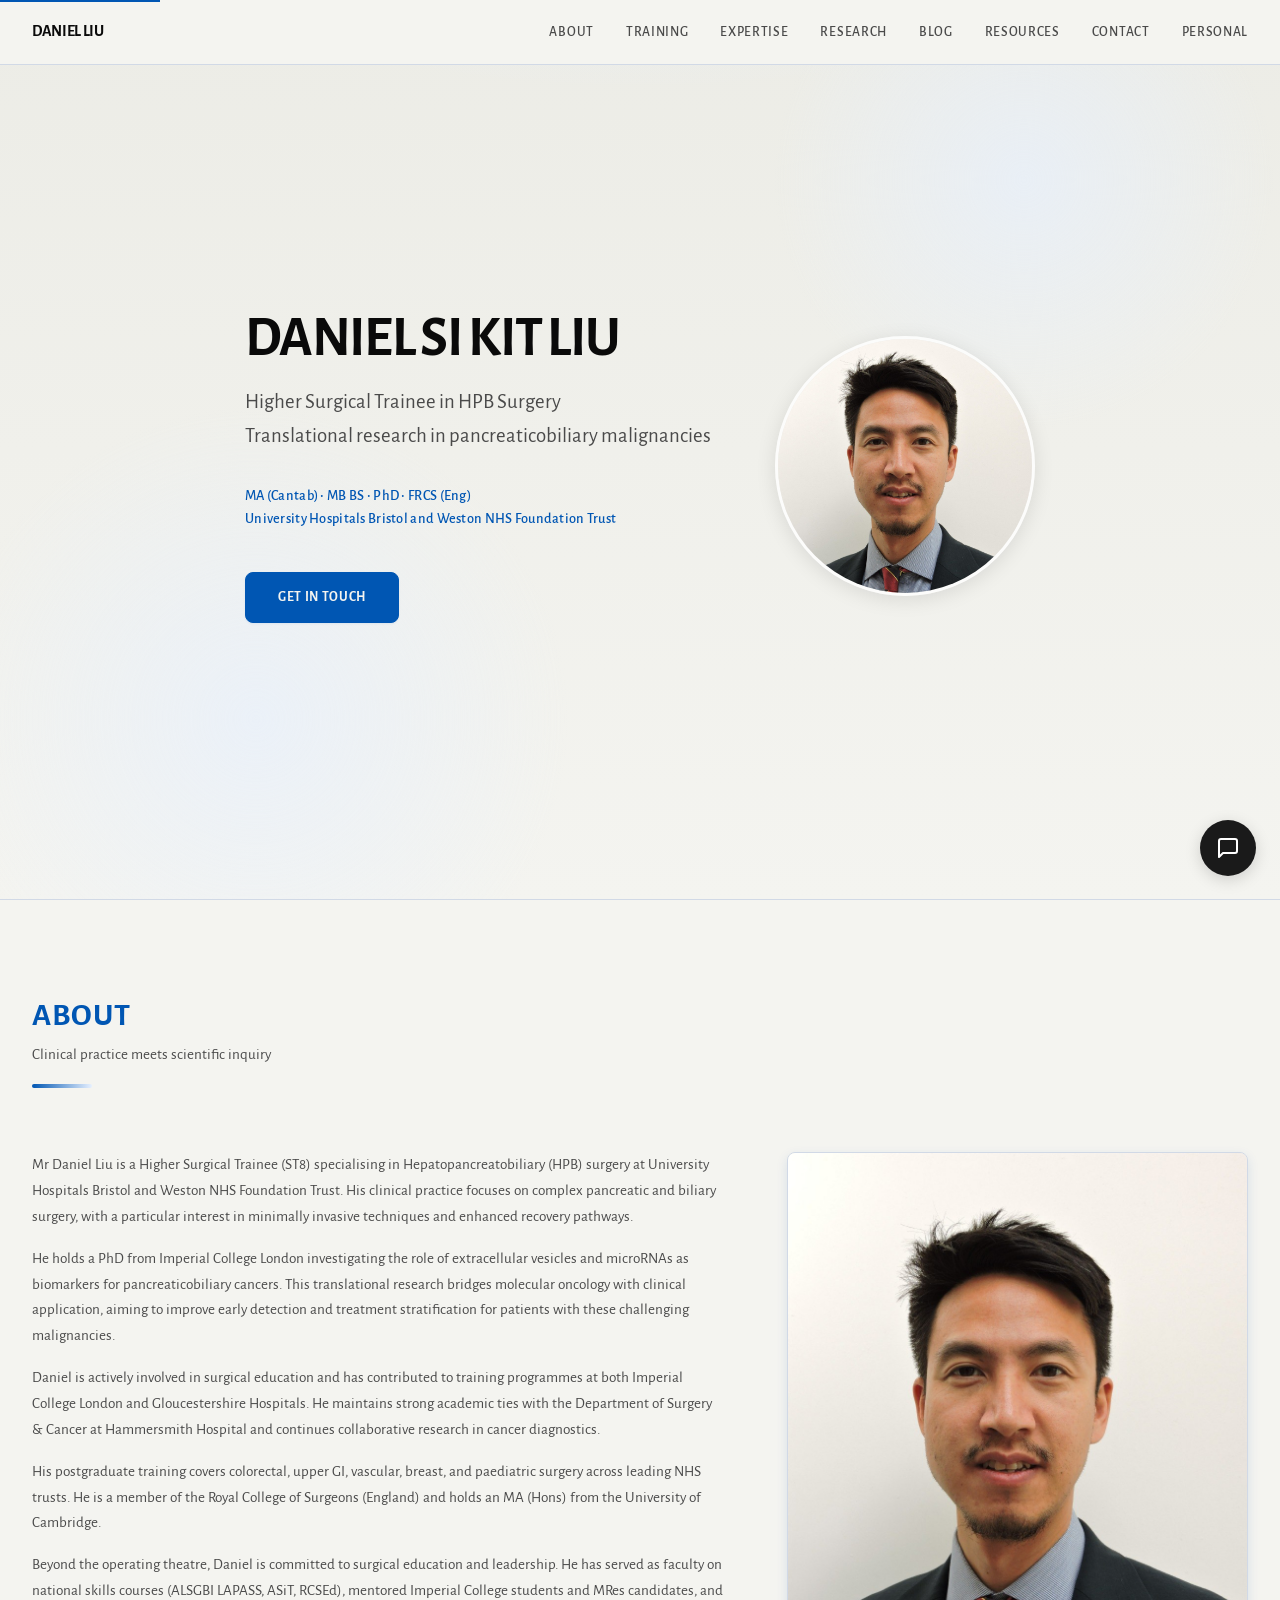
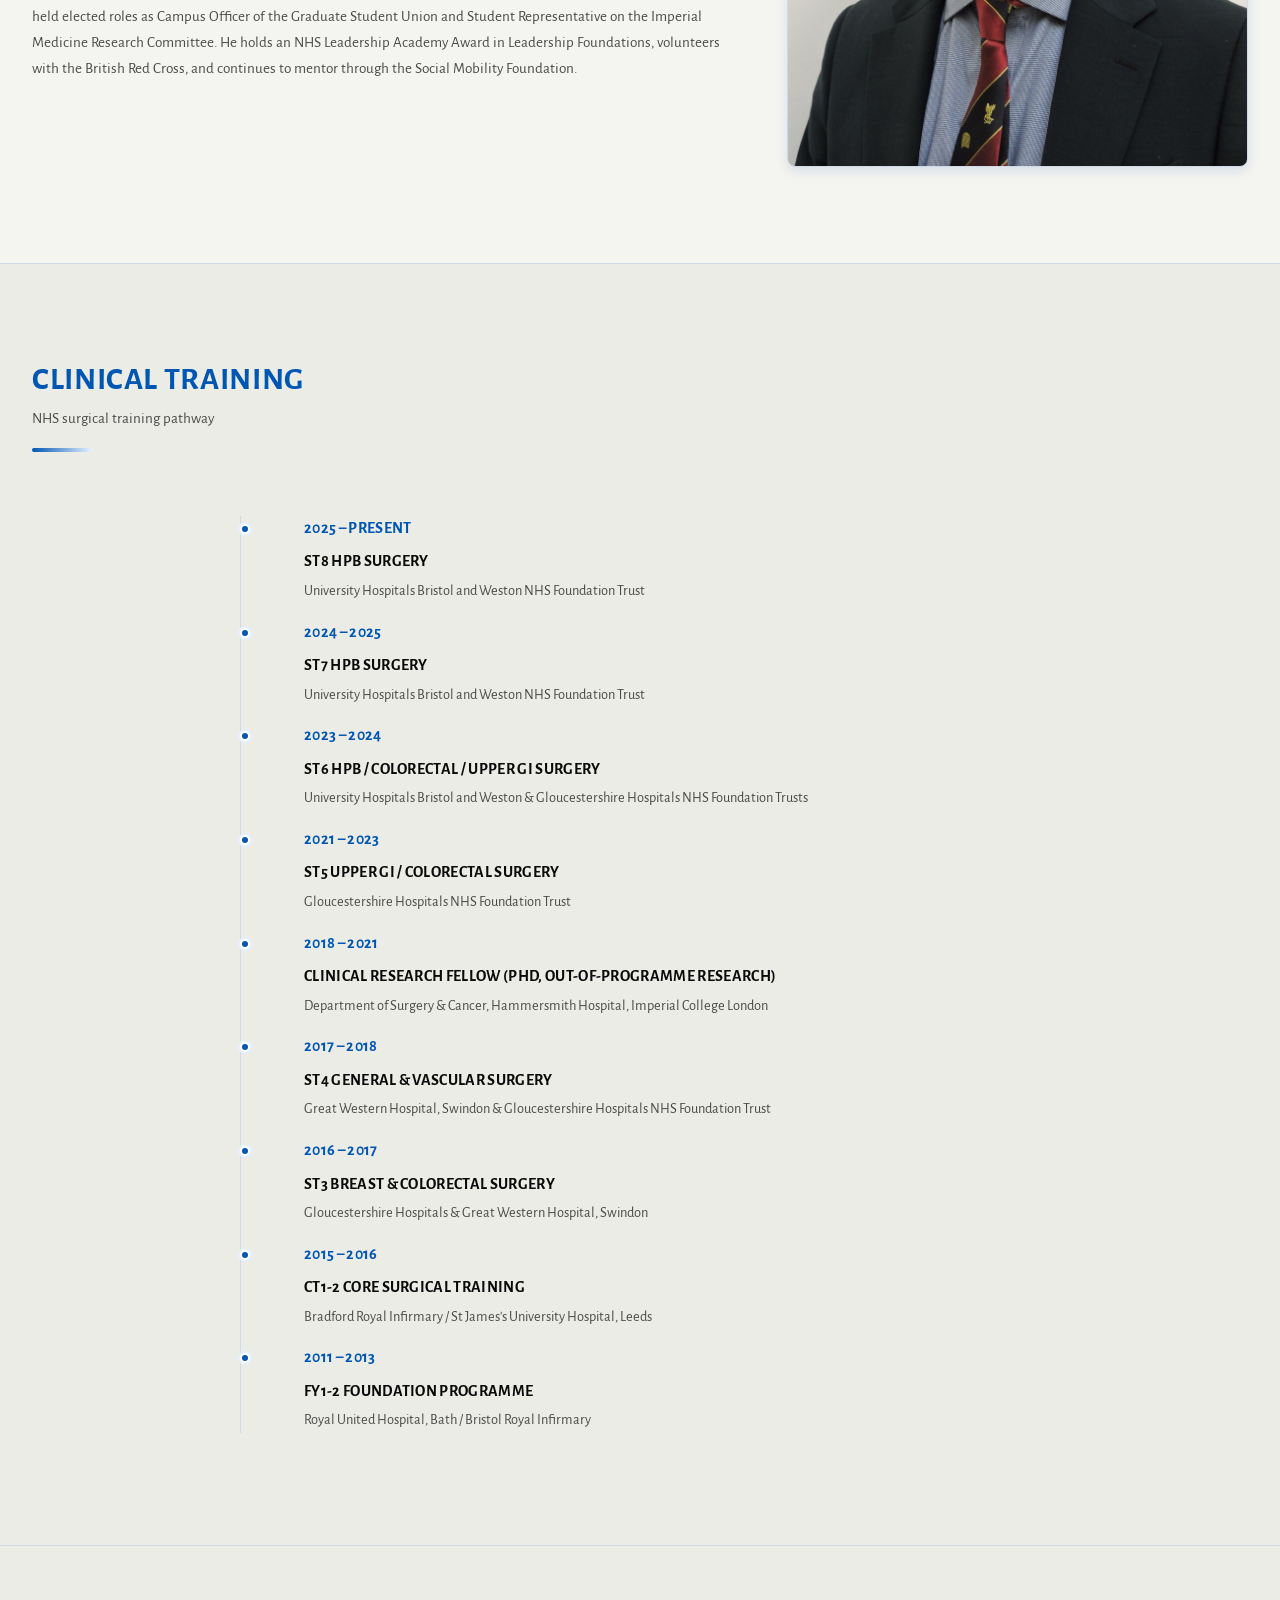
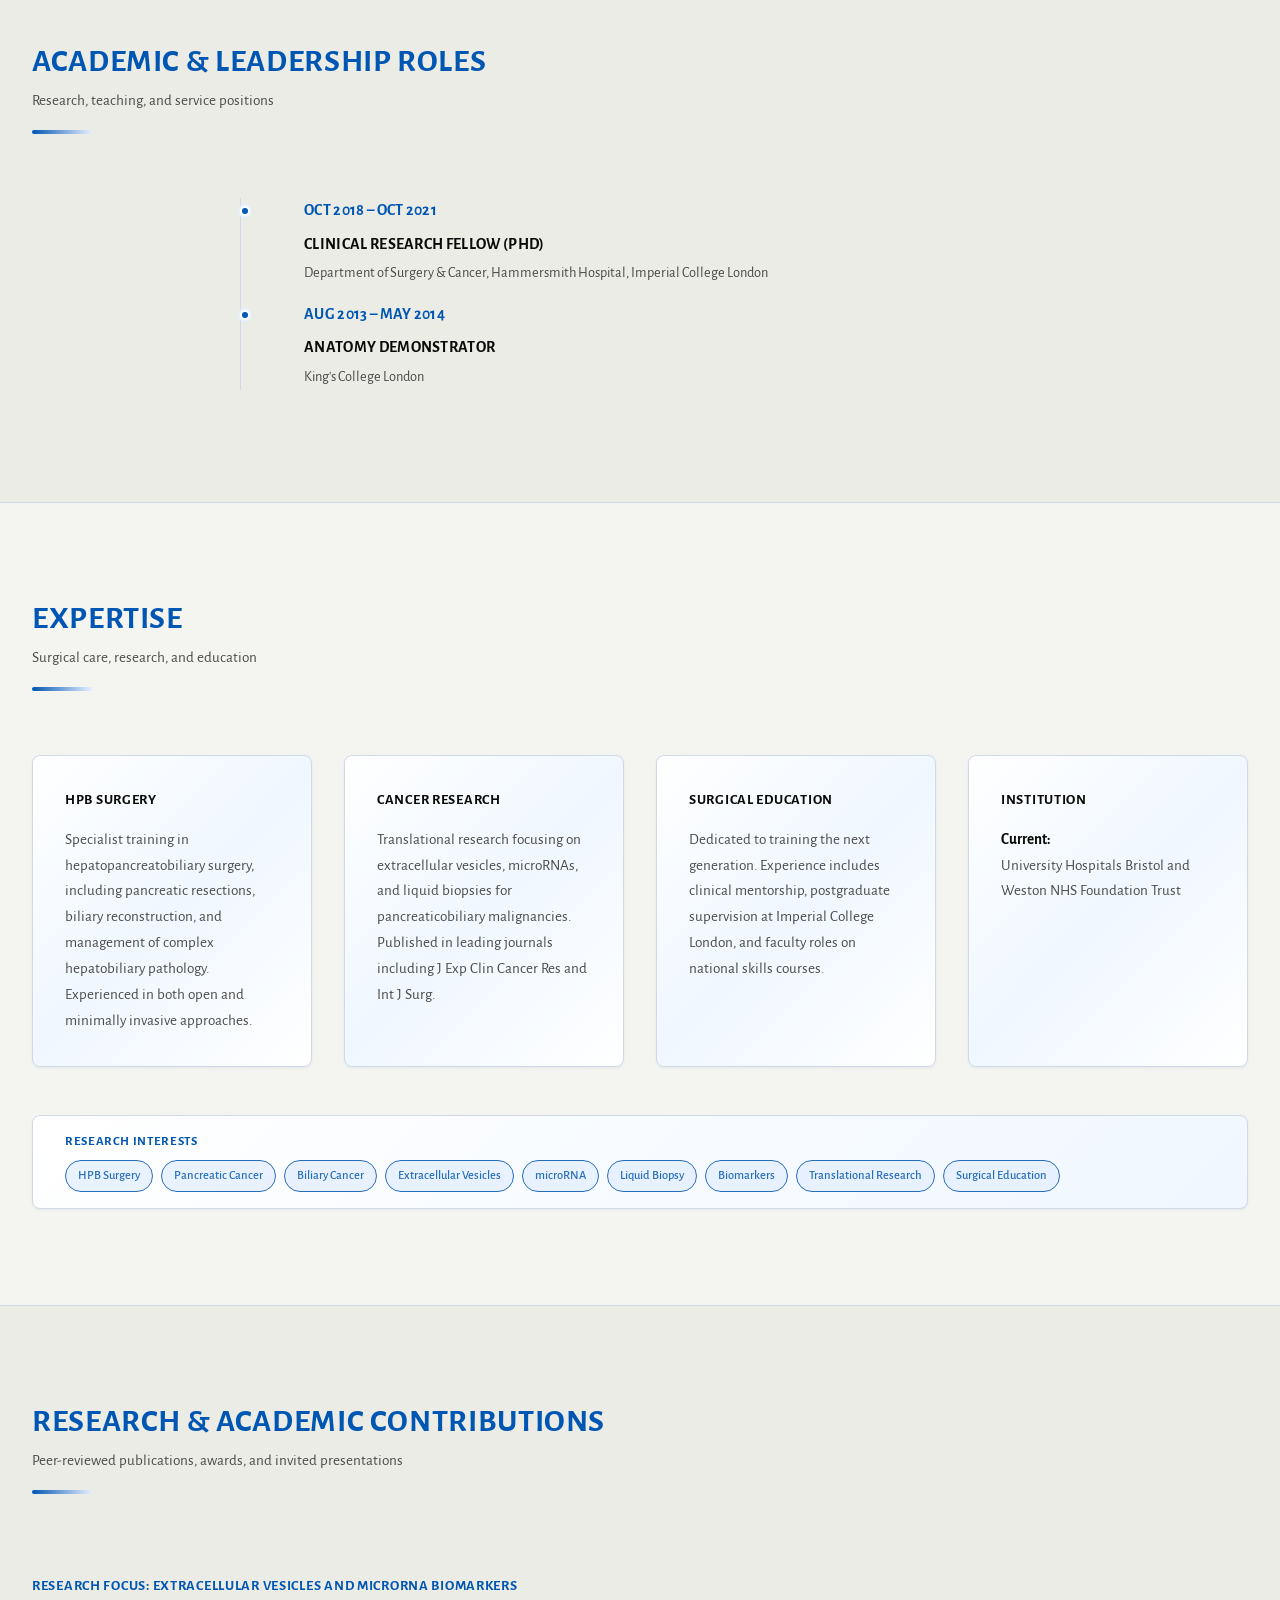
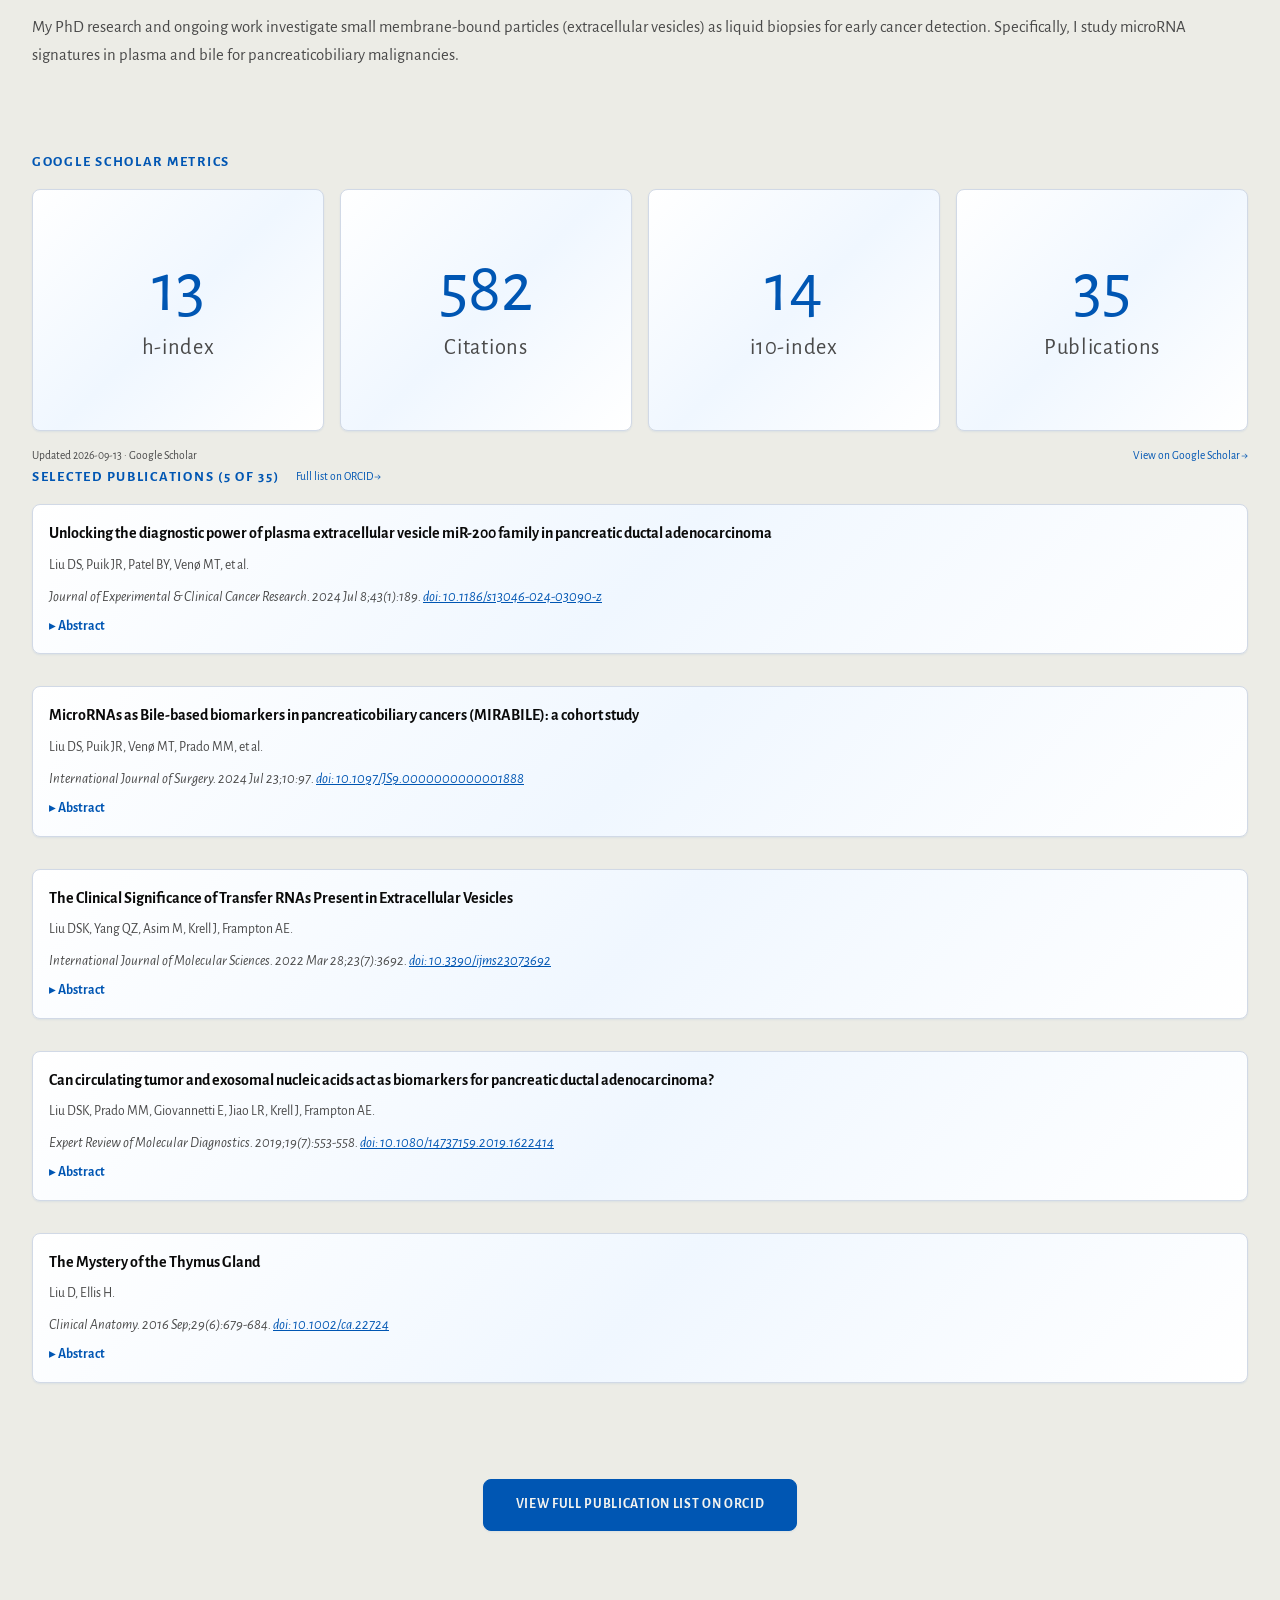
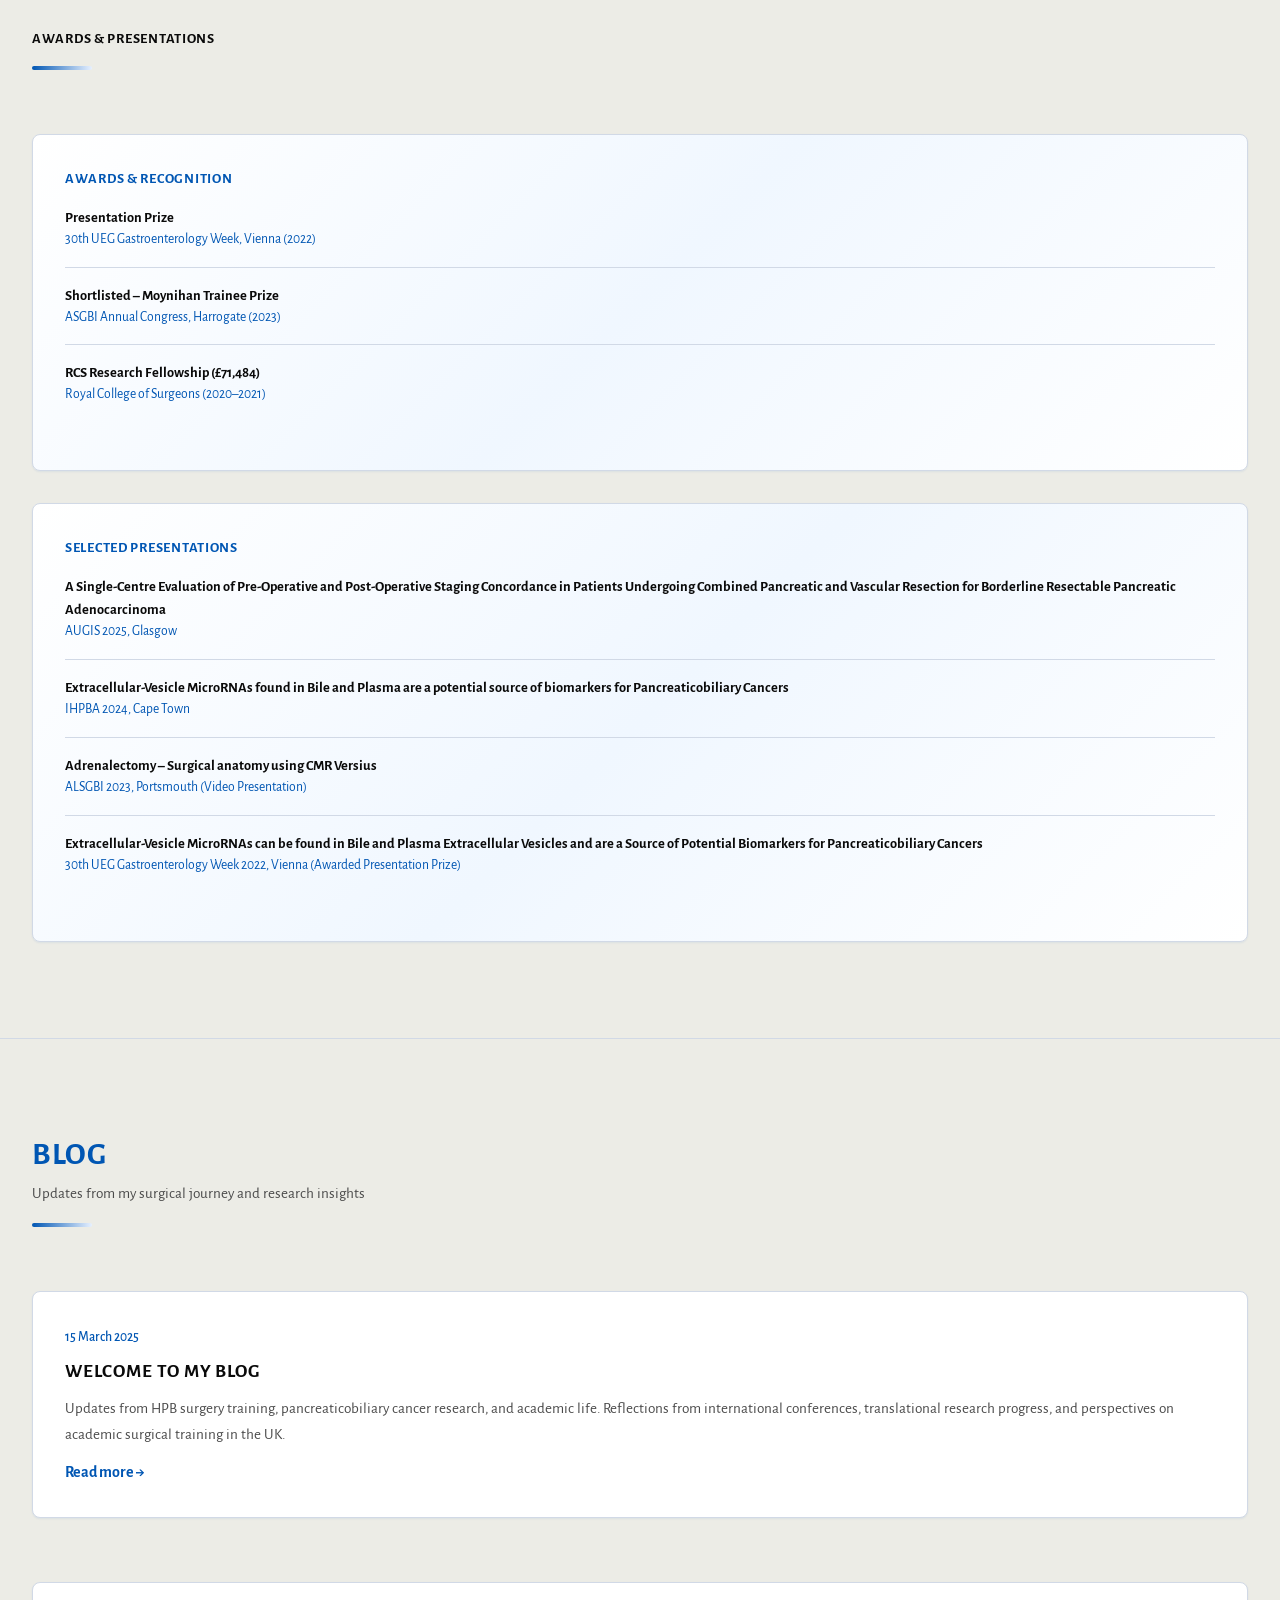
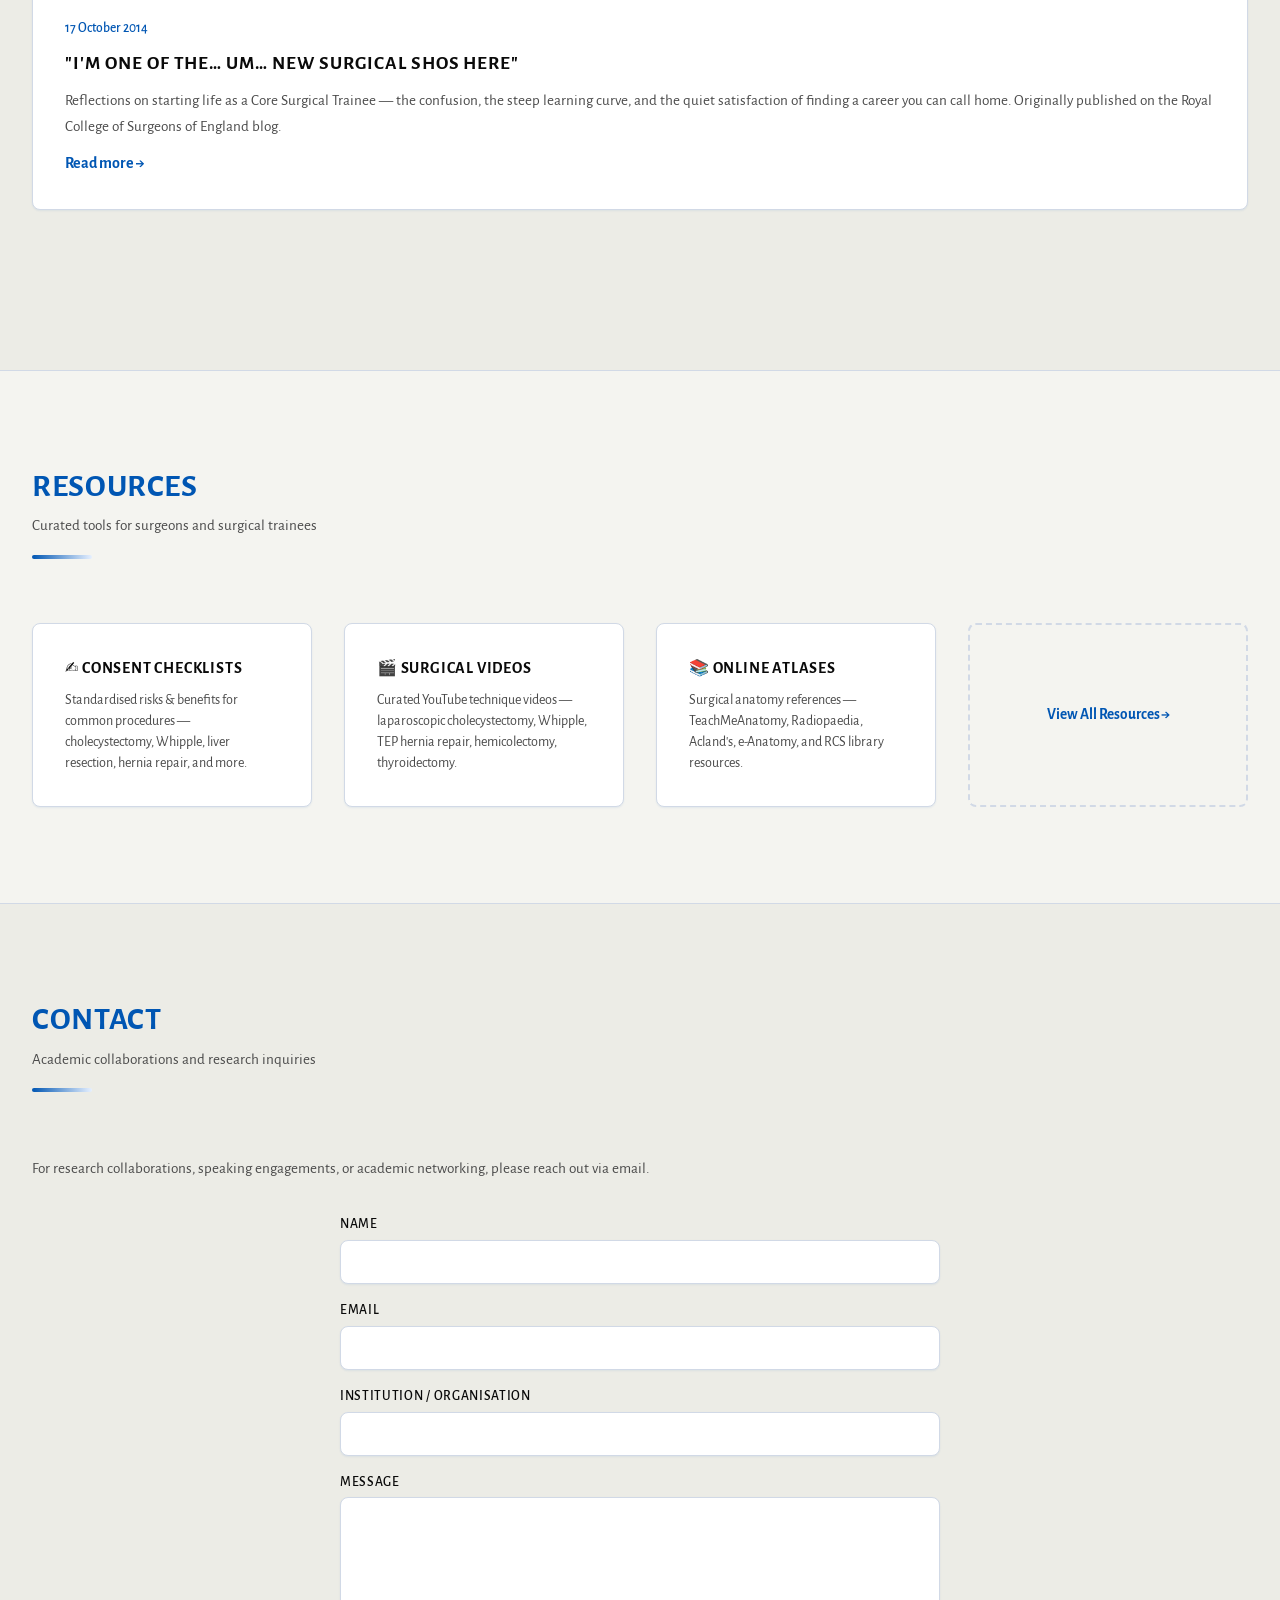
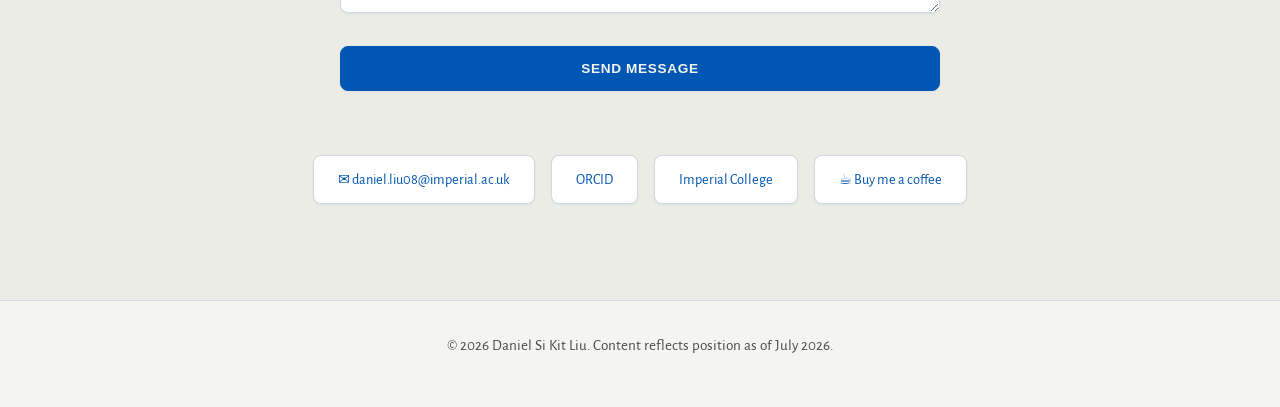
==== index.html @ e7025605 "Add Climbing section: English topo translations (Serrat de la Pastereta) + quiet Personal nav link -" ====
<!DOCTYPE html>
<html lang="en">
<head>
  <meta charset="UTF-8">
  <meta name="viewport" content="width=device-width, initial-scale=1.0, maximum-scale=1.0, user-scalable=no">
  <title>Daniel Liu | HPB Surgeon &amp; Researcher, UK</title>
  <link rel="icon" type="image/png" sizes="32x32" href="img/favicon-32x32.png">
  <link rel="icon" type="image/png" sizes="16x16" href="img/favicon-16x16.png">
  <link rel="shortcut icon" href="img/favicon.ico">
  <link rel="apple-touch-icon" sizes="180x180" href="img/apple-touch-icon.png">
  <link rel="manifest" href="site.webmanifest">
  <meta name="description" content="Mr Daniel Liu - Higher Surgical Trainee in HPB Surgery at University Hospitals Bristol and Weston. Imperial College London PhD, specialising in pancreaticobiliary cancer research.">
  <link rel="canonical" href="https://danskliu.com">
  <!-- Open Graph / Social -->
  <meta property="og:type" content="profile">
  <meta property="og:title" content="Daniel Liu | HPB Surgeon &amp; Researcher, UK">
  <meta property="og:description" content="Higher Surgical Trainee in HPB Surgery. Imperial College London PhD in pancreaticobiliary cancer research.">
  <meta property="og:url" content="https://danskliu.com">
  <meta property="og:image" content="https://danskliu.com/preview.jpg">
  <meta property="profile:username" content="dskl329-ai">
  <meta name="twitter:card" content="summary_large_image">
  <meta name="twitter:title" content="Daniel Liu | HPB Surgeon &amp; Researcher, UK">
  <meta name="twitter:description" content="Higher Surgical Trainee in HPB Surgery. Imperial College London PhD in pancreaticobiliary cancer research.">
  <meta name="twitter:image" content="https://danskliu.com/preview.jpg">
  <link rel="preconnect" href="https://fonts.googleapis.com">
  <link rel="preconnect" href="https://fonts.gstatic.com" crossorigin>
  <link href="https://fonts.googleapis.com/css2?family=Alegreya+Sans:ital,wght@0,400;0,500;0,700;0,800;1,400&display=swap" rel="stylesheet" media="print" onload="this.media='all'">
  <noscript><link href="https://fonts.googleapis.com/css2?family=Alegreya+Sans:ital,wght@0,400;0,500;0,700;0,800;1,400&display=swap" rel="stylesheet"></noscript>
  <!-- Schema.org markup for Physician -->
  <script type="application/ld+json">
  {
    "@context": "https://schema.org",
    "@type": "Physician",
    "name": "Mr Daniel Liu, MA (Cantab), MBBS, PhD, FRCS (Eng)",
    "jobTitle": "Higher Surgical Trainee in HPB Surgery",
    "medicalSpecialty": "Hepatopancreatobiliary Surgery",
    "worksFor": {
      "@type": "Hospital",
      "name": "University Hospitals Bristol and Weston NHS Foundation Trust"
    },
    "memberOf": {
      "@type": "MedicalOrganization",
      "name": "Royal College of Surgeons of England"
    },
    "alumniOf": [
      {
        "@type": "EducationalOrganization",
        "name": "Imperial College London",
        "additionalType": "PhD in Cancer Research"
      },
      {
        "@type": "EducationalOrganization",
        "name": "University of Cambridge",
        "additionalType": "MA (Hons)"
      }
    ],
    "email": "daniel.liu08@imperial.ac.uk",
    "url": "https://danskliu.com",
    "sameAs": [
      "https://orcid.org/0000-0002-4153-504X",
      "https://imperial.ac.uk/people/daniel.liu08"
    ],
    "knowsAbout": [
      "HPB Surgery",
      "Pancreatic Cancer",
      "Biliary Surgery",
      "Extracellular Vesicles",
      "MicroRNA Biomarkers",
      "Liquid Biopsies",
      "Translational Oncology"
    ]
  }
  </script>
    <link rel="preload" as="style" href="/assets/css/base.css">
  <link rel="stylesheet" href="/assets/css/base.css">
  <style>
    /* Page-specific layout tokens (shared tokens live in /assets/css/base.css) */
    :root {
      --max-width: 1400px;
      --spacing-lg: 4rem;
      --spacing-xl: 6rem;
    }

    /* Typography */
    h1, h2, h3, h4, .label {
      font-weight: 700;
      letter-spacing: -0.03em;
      text-transform: uppercase;
    }

    h1 {
      font-size: clamp(2rem, 5vw, 3.5rem);
      line-height: 1.1;
      margin-bottom: var(--spacing-md);
    }

    h2 {
      font-size: clamp(1.2rem, 2vw, 1.8rem);
      line-height: 1.2;
      margin-bottom: var(--spacing-md);
      letter-spacing: 0.02em;
    }

    h3 {
      font-size: 0.9rem;
      font-weight: 600;
      margin-bottom: var(--spacing-sm);
      letter-spacing: 0.05em;
    }

    p {
      color: var(--text-secondary);
      font-size: 0.95rem;
      margin-bottom: var(--spacing-sm);
      line-height: 1.7;
    }

    a {
      color: var(--accent);
      text-decoration: underline;
      transition: var(--transition);
    }

    a:hover {
      opacity: 0.7;
    }

    .container {
      max-width: var(--max-width);
      margin: 0 auto;
      padding: 0 var(--spacing-md);
    }

    /* Header */
    header {
      position: fixed;
      top: 0;
      left: 0;
      right: 0;
      z-index: 1000;
      background: var(--bg-primary);
      backdrop-filter: blur(8px);
      border-bottom: 1px solid var(--border);
    }

    nav[role="navigation"] {
      display: flex;
      justify-content: space-between;
      align-items: center;
      height: 64px;
    }

    .logo {
      font-size: 1rem;
      font-weight: 700;
      letter-spacing: -0.02em;
      color: var(--text-primary);
    }

    .nav-links {
      display: flex;
      gap: var(--spacing-md);
      list-style: none;
    }

    .nav-links a {
      font-size: 0.85rem;
      font-weight: 500;
      color: var(--text-secondary);
      padding: var(--spacing-xs) 0;
      text-decoration: none;
      letter-spacing: 0.05em;
      text-transform: uppercase;
    }

    .nav-links a:hover,
    .nav-links a:focus {
      color: var(--text-primary);
    }

    .mobile-menu-btn {
      display: none;
      background: none;
      border: 1px solid var(--border);
      color: var(--text-primary);
      font-size: 1.5rem;
      cursor: pointer;
      padding: 0.25rem 0.75rem;
      border-radius: var(--radius);
    }

    /* Hero */
    .hero {
      min-height: 100vh;
      display: flex;
      align-items: center;
      padding: var(--spacing-xl) var(--spacing-md);
      padding-top: calc(64px + var(--spacing-lg));
      background:
        radial-gradient(ellipse 80% 50% at 50% -20%, var(--accent-light) 0%, transparent 60%),
        linear-gradient(180deg, var(--bg-secondary) 0%, var(--bg-primary) 100%);
      border-bottom: 1px solid var(--border);
      position: relative;
    }

    .hero::before {
      content: '';
      position: absolute;
      inset: 0;
      background-image:
        radial-gradient(circle at 20% 80%, var(--accent-light) 0%, transparent 25%),
        radial-gradient(circle at 80% 20%, var(--accent-light) 0%, transparent 20%);
      opacity: 0.6;
      pointer-events: none;
    }

    .hero-content {
      max-width: 1100px;
      margin: 0 auto;
      position: relative;
      z-index: 1;
      display: flex;
      align-items: center;
      gap: var(--spacing-lg);
    }

    .hero-text {
      flex: 1;
      min-width: 0;
    }

    .hero-headshot {
      flex-shrink: 0;
      width: 260px;
      height: 260px;
      border-radius: 50%;
      overflow: hidden;
      border: 3px solid rgba(255,255,255,0.8);
      box-shadow: 0 4px 20px rgba(0,0,0,0.1);
    }
    .hero-headshot img {
      width: 100%;
      height: 100%;
      object-fit: cover;
      object-position: center 18%;
    }

    .hero h1 {
      margin-bottom: var(--spacing-sm);
    }

    .hero-subtitle {
      font-size: clamp(1rem, 2vw, 1.3rem);
      color: var(--text-secondary);
      margin-bottom: var(--spacing-md);
      line-height: 1.6;
    }

    .hero-credentials {
      font-size: 0.9rem;
      color: var(--accent);
      margin-top: var(--spacing-sm);
      font-weight: 500;
      letter-spacing: 0.02em;
    }

    /* Section */
    section {
      padding: var(--spacing-xl) 0;
      border-bottom: 1px solid var(--border);
    }

    section:last-of-type { border-bottom: none; }

    .section-header {
      margin-bottom: var(--spacing-lg);
      position: relative;
    }

    .section-header h2 {
      margin-bottom: var(--spacing-xs);
      color: var(--accent);
      font-size: clamp(1.4rem, 2.5vw, 2rem);
    }

    .section-header::after {
      content: '';
      display: block;
      width: 60px;
      height: 4px;
      background: linear-gradient(90deg, var(--accent), var(--accent-light));
      margin-top: var(--spacing-sm);
      border-radius: 2px;
    }

    .section-header p {
      margin-bottom: 0;
      color: var(--text-secondary);
    }

    /* About */
    .about-grid {
      display: grid;
      grid-template-columns: 1.2fr 0.8fr;
      gap: var(--spacing-lg);
      align-items: start;
    }

    .about-content p {
      margin-bottom: var(--spacing-sm);
    }

    .about-slider {
      width: 100%;
      aspect-ratio: 3/4;
      background: linear-gradient(135deg, var(--bg-secondary) 0%, var(--accent-subtle) 100%);
      border: 1px solid var(--border);
      border-radius: var(--radius);
      box-shadow: var(--shadow-md);
      position: relative;
      overflow: hidden;
    }

    .slider-track {
      display: flex;
      width: 400%; /* 4 images */
      transition: transform 0.5s cubic-bezier(0.4, 0, 0.2, 1);
    }

    .slider-slide {
      width: 25%;
      flex-shrink: 0;
      position: relative;
    }

    .slider-slide img {
      width: 100%;
      height: 100%;
      object-fit: cover;
      display: block;
    }

    .slider-nav {
      position: absolute;
      bottom: 1.5rem;
      left: 50%;
      transform: translateX(-50%);
      display: flex;
      gap: 0.5rem;
    }

    .slider-dot {
      width: 8px;
      height: 8px;
      border-radius: 50%;
      background: rgba(255,255,255,0.3);
      border: 2px solid var(--accent);
      cursor: pointer;
      transition: all 0.3s ease;
    }

    .slider-dot.active {
      background: var(--accent);
      transform: scale(1.3);
    }

    /* Responsive adjustments */
    @media (max-width: 768px) {
      .about-slider {
        aspect-ratio: 3/5;
      }
    }

    /* Timeline */
    .timeline { max-width: 800px; margin: 0 auto; position: relative; padding-left: 2rem; }
    .timeline::before {
      content: ''; position: absolute; left: 0; top: 0; bottom: 0; width: 1px; background: var(--border);
    }
    .timeline-item { position: relative; margin-bottom: var(--spacing-sm); padding-left: var(--spacing-md); }
    .timeline-item::before {
      content: ''; position: absolute; left: -2rem; top: 0.5rem; width: 10px; height: 10px; border-radius: 50%; background: var(--accent); border: 2px solid var(--bg-card); box-shadow: 0 0 0 2px var(--accent-light);
    }
    .timeline-date {
      font-size: 1rem;
      color: var(--accent);
      font-weight: 600;
      margin-bottom: 0.5rem;
      letter-spacing: 0.02em;
      font-family: 'Alegreya Sans', Optima, 'Segoe UI', system-ui, sans-serif;
    }
    .timeline-content h3 {
      font-size: 1rem;
      margin-bottom: 0.25rem;
      letter-spacing: 0.02em;
    }
    .timeline-content p {
      margin: 0;
      font-size: 0.9rem;
    }

    /* Bento Grid */
    .bento-grid {
      display: grid;
      gap: var(--spacing-md);
      margin-top: var(--spacing-md);
    }

    .bento-card {
      background: var(--bg-card);
      border: 1px solid var(--border);
      border-radius: var(--radius);
      box-shadow: var(--shadow-sm);
      padding: var(--spacing-md);
      position: relative;
      transition: var(--transition);
    }

    .bento-card:hover {
      box-shadow: var(--shadow-md);
      transform: translateY(-2px);
    }

    .bento-card h3 {
      margin-bottom: var(--spacing-sm);
      color: var(--text-primary);
    }

    .bento-card p {
      margin-bottom: 0;
    }

    .bento-card strong {
      color: var(--text-primary);
    }

    .expertise-card {
      background: linear-gradient(135deg, var(--bg-card) 0%, var(--accent-subtle) 50%, var(--bg-card) 100%);
    }

    /* Grid spans - rebalanced for visual rhythm */
    .span-12 { grid-column: span 12; }
    .span-8 { grid-column: span 8; }
    .span-6 { grid-column: span 6; }
    .span-4 { grid-column: span 4; }
    .span-3 { grid-column: span 3; }

    @media (max-width: 1024px) {
      .bento-grid { grid-template-columns: 1fr; }
      .span-8, .span-6, .span-4, .span-3 { grid-column: span 1; }
    }
    @media (min-width: 1025px) {
      .bento-grid { grid-template-columns: repeat(12, 1fr); }
    }

    /* Publications */
    .pub-item {
      margin-bottom: var(--spacing-sm);
      padding: var(--spacing-sm);
      border: 1px solid var(--border);
      border-radius: var(--radius);
      background: linear-gradient(135deg, var(--bg-card) 0%, var(--accent-subtle) 50%, var(--bg-card) 100%);
      box-shadow: var(--shadow-sm);
      transition: var(--transition);
    }

    .pub-item:hover {
      box-shadow: var(--shadow-md);
      transform: translateY(-2px);
    }

    .pub-title {
      font-weight: 600;
      margin-bottom: var(--spacing-xs);
      color: var(--text-primary);
      font-size: 1rem;
    }

    .pub-meta {
      font-size: 0.85rem;
      color: var(--text-secondary);
      margin-bottom: var(--spacing-xs);
    }

    .pub-journal {
      font-style: italic;
      color: var(--text-secondary);
      font-size: 0.9rem;
    }

    .research-focus {
      background: var(--bg-secondary);
      padding: var(--spacing-sm) 0 var(--spacing-lg) 0;
    }

    .research-focus h3 {
      color: var(--accent);
    }

    .research-focus p {
      font-size: 1.05rem;
      line-height: 1.7;
      color: var(--text-secondary);
    }

    .research-interests {
      margin-top: var(--spacing-sm);
    }

    .research-interests ul {
      list-style: none;
      margin: 0;
      padding: 0;
    }

    .research-interests li {
      padding: 0.25rem 0;
      color: var(--text-secondary);
      font-size: 0.9rem;
      padding-left: 1rem;
      position: relative;
    }

    .research-interests li::before {
      content: "—";
      position: absolute;
      left: 0;
    }

    /* Research tag badges */
    .tag-badge {
      display: inline-block;
      padding: 0.3rem 0.75rem;
      font-size: 0.78rem;
      font-weight: 500;
      color: var(--accent);
      background: var(--accent-light);
      border: 1px solid var(--accent);
      border-radius: 100px;
      white-space: nowrap;
      transition: var(--transition);
      opacity: 0.85;
    }
    .tag-badge:hover {
      opacity: 1;
      background: var(--accent);
      color: var(--bg-primary);
    }

    /* Contact Form */
    .contact-form {
      max-width: 600px;
      margin: 0 auto var(--spacing-lg);
    }

    .contact-form input,
    .contact-form textarea {
      width: 100%;
      padding: 0.75rem;
      border: 1px solid var(--border);
      border-radius: var(--radius);
      margin-bottom: var(--spacing-sm);
      font-family: inherit;
      font-size: 0.95rem;
      transition: var(--transition);
      background: var(--bg-card);
      box-shadow: var(--shadow-sm);
    }

    .contact-form input:focus,
    .contact-form textarea:focus {
      outline: none;
      border-color: var(--accent);
      background: var(--accent-light);
      box-shadow: 0 0 0 3px rgba(0,0,0,0.05);
    }

    .contact-form label {
      display: block;
      margin-bottom: 0.25rem;
      font-weight: 500;
      font-size: 0.85rem;
      text-transform: uppercase;
      letter-spacing: 0.05em;
    }

    .contact-links {
      display: flex;
      justify-content: center;
      gap: var(--spacing-sm);
      margin-top: var(--spacing-md);
      flex-wrap: wrap;
    }

    .contact-links a {
      display: inline-flex;
      align-items: center;
      gap: 0.5rem;
      padding: 0.75rem 1.5rem;
      background: var(--bg-card);
      border: 1px solid var(--border);
      border-radius: var(--radius);
      box-shadow: var(--shadow-sm);
      transition: var(--transition);
      font-size: 0.9rem;
      text-decoration: none;
    }

    .contact-links a:hover {
      border-color: var(--accent);
      background: var(--accent-light);
      box-shadow: var(--shadow-md);
      transform: translateY(-1px);
    }

    /* Academic */
    .academic-grid {
      display: grid;
      gap: var(--spacing-md);
      margin-top: var(--spacing-md);
    }

    .academic-card {
      padding: var(--spacing-md);
      border: 1px solid var(--border);
      border-radius: var(--radius);
      background: linear-gradient(135deg, var(--bg-card) 0%, var(--accent-subtle) 50%, var(--bg-card) 100%);
      box-shadow: var(--shadow-sm);
      transition: var(--transition);
    }

    .academic-card:hover {
      box-shadow: var(--shadow-md);
      transform: translateY(-2px);
    }

    .academic-card h3 {
      color: var(--accent);
      margin-bottom: var(--spacing-sm);
    }

    .academic-list {
      list-style: none;
      margin: 0;
      padding: 0;
    }

    .academic-list li {
      padding: 0.5rem 0;
      border-bottom: 1px solid var(--border);
      color: var(--text-secondary);
      font-size: 0.9rem;
      line-height: 1.5;
    }

    .academic-list li:last-child { border-bottom: none; }

    .award-item {
      margin-bottom: var(--spacing-sm);
      padding-bottom: var(--spacing-sm);
      border-bottom: 1px solid var(--border);
    }

    .award-item:last-child { border-bottom: none; }

    .award-title {
      font-weight: 600;
      color: var(--text-primary);
      font-size: 0.9rem;
    }

    .award-org {
      color: var(--accent);
      font-size: 0.85rem;
    }

    /* Footer */
    footer {
      padding: var(--spacing-md) 0;
      text-align: center;
      color: var(--text-secondary);
      font-size: 0.85rem;
      border-top: 1px solid var(--border);
    }

    /* Mobile */
    @media (max-width: 768px) {
      .skip-link { z-index: 10001; }
      .nav-links {
        display: none;
        position: absolute;
        top: 64px;
        left: 0;
        right: 0;
        background: var(--bg-primary);
        border-bottom: 1px solid var(--border);
        padding: var(--spacing-sm);
        flex-direction: column;
        gap: var(--spacing-sm);
        border-radius: 0 0 var(--radius) var(--radius);
        box-shadow: var(--shadow-md);
      }

      .nav-links.active { display: flex; }

      .mobile-menu-btn {
        display: block;
        padding: 0.5rem 1rem;
      }

      .mobile-menu-btn[aria-expanded="true"] {
        background: var(--accent-light);
      }

      .about-grid { grid-template-columns: 1fr; gap: var(--spacing-md); }
      .hero { 
        padding-top: calc(64px + var(--spacing-md)); 
        padding-bottom: var(--spacing-lg);
        min-height: auto;
      }
      .hero-content { flex-direction: column; text-align: center; }
      .hero-headshot { width: 180px; height: 180px; margin: 0 auto var(--spacing-sm); order: -1; }
      section { padding: var(--spacing-lg) 0; }
      .contact-links { justify-content: center; }
      .bento-grid { grid-template-columns: 1fr !important; }
    }

    /* Animations moved to assets/css/base.css */

    /* Form feedback states */
    .contact-form .success-message,
    .contact-form .error-message {
      padding: 1rem;
      margin-bottom: var(--spacing-sm);
      border-radius: var(--radius);
      display: none;
    }
    .contact-form .success-message {
      background: #d4edda;
      color: #155724;
      border: 1px solid #c3e6cb;
    }
    .contact-form .error-message {
      background: #f8d7da;
      color: #721c24;
      border: 1px solid #f5c6cb;
    }

    /* ── Dark mode (page-specific adjustments — tokens & button live in base.css) ── */
    @media (prefers-color-scheme: dark) {
      .hero {
        background: linear-gradient(180deg, var(--bg-secondary) 0%, var(--bg-primary) 100%);
      }
      a { color: var(--accent); }
      .pub-journal a { color: var(--accent); }
    }

  details.pub-abstract {
    margin-top: var(--spacing-xs);
  }
  details.pub-abstract summary {
    font-size: 0.85rem;
    font-weight: 600;
    color: var(--accent);
    cursor: pointer;
    list-style: none;
  }
  details.pub-abstract summary::-webkit-details-marker { display: none; }
  details.pub-abstract summary::before {
    content: '▸ ';
  }
  details.pub-abstract[open] summary::before {
    content: '▾ ';
  }
  details.pub-abstract summary:hover {
    color: var(--text-primary);
  }
  details.pub-abstract p {
    font-style: normal;
    font-size: 0.9rem;
    line-height: 1.65;
    color: var(--text-secondary);
    margin-top: var(--spacing-xs);
    padding-top: var(--spacing-xs);
    border-top: 1px solid var(--border);
  }

    /* ── Scholar Metrics Grid ── */
    .scholar-grid-header {
      display: flex;
      align-items: center;
      gap: var(--spacing-sm);
      margin-bottom: var(--spacing-sm);
    }
    .scholar-grid-title {
      font-size: 0.9rem;
      font-weight: 600;
      letter-spacing: 0.12em;
      text-transform: uppercase;
      color: var(--accent);
    }
    .scholar-stats-grid {
      display: grid;
      grid-template-columns: repeat(4, 1fr);
      gap: var(--spacing-sm);
    }
    .scholar-card {
      padding: var(--spacing-lg) var(--spacing-md);
      border: 1px solid var(--border);
      border-radius: var(--radius);
      background: linear-gradient(135deg, var(--bg-card) 0%, var(--accent-subtle) 50%, var(--bg-card) 100%);
      box-shadow: var(--shadow-sm);
      transition: var(--transition);
      text-align: center;
    }
    .scholar-card:hover {
      box-shadow: var(--shadow-md);
      border-color: var(--accent);
      transform: translateY(-2px);
    }
    .scholar-card-value {
      font-size: 4.4rem;
      color: var(--accent);
      line-height: 1.0;
      font-family: 'Alegreya Sans', Optima, 'Segoe UI', system-ui, sans-serif;
    }
    .scholar-card-label {
      font-size: 1.4rem;
      color: var(--text-secondary);
      margin-top: 0.35rem;
      letter-spacing: 0.03em;
    }
    .scholar-grid-footer {
      margin-top: var(--spacing-sm);
      font-size: 0.72rem;
      color: var(--text-secondary);
      display: flex;
      justify-content: space-between;
      align-items: center;
      flex-wrap: wrap;
      gap: var(--spacing-xs);
    }
    .scholar-grid-footer a {
      color: var(--accent);
      text-decoration: none;
    }
    .scholar-grid-footer a:hover {
      text-decoration: underline;
    }
    .scholar-loading {
      grid-column: 1 / -1;
      padding: var(--spacing-md);
      color: var(--text-secondary);
      font-size: 0.85rem;
      text-align: center;
    }
    @media (max-width: 768px) {
      .scholar-stats-grid {
        grid-template-columns: repeat(2, 1fr);
        gap: var(--spacing-sm);
      }
      .scholar-card { padding: var(--spacing-sm); }
      .scholar-card-value { font-size: 3rem; }
      .scholar-card-label { font-size: 1.1rem; }
    }
    @media (max-width: 480px) {
      .scholar-stats-grid { grid-template-columns: 1fr 1fr; }
    }
  </style>
  <link rel="stylesheet" href="dsk-chat.css">
  <script>
    // Redirect github.io domain to custom domain for SEO
    if (window.location.hostname === 'dskl329-ai.github.io') {
      window.location.replace('https://danskliu.com' + window.location.pathname);
    }
    // Prevent pinch-to-zoom (iOS Safari ignores CSS touch-action)
    document.addEventListener('gesturestart', function(e) { e.preventDefault(); });
  </script>
</head>
<body>
  <a href="#main-content" class="skip-link">Skip to main content</a>
  <header>
    <nav class="container" role="navigation" aria-label="Main navigation">
      <div class="logo">DANIEL LIU</div>
      <button class="mobile-menu-btn" aria-label="Toggle navigation menu" aria-expanded="false" aria-controls="primary-nav">
        ☰
      </button>
      <ul class="nav-links" id="primary-nav">
        <li><a href="#about">About</a></li>
        <li><a href="#training">Training</a></li>
        <li><a href="#expertise">Expertise</a></li>
        <li><a href="#research">Research</a></li>
        <li><a href="#blog">Blog</a></li>
        <li><a href="#resources">Resources</a></li>
        <li><a href="#contact">Contact</a></li>
        <li><a href="/climbing/">Personal</a></li>
      </ul>
    </nav>
  </header>

  <main id="main-content" role="main">
    <section class="hero" id="home" aria-labelledby="hero-title">
      <div class="container">
        <div class="hero-content fade-in">
          <div class="hero-text">
            <h1 id="hero-title">Daniel Si Kit Liu</h1>
            <p class="hero-subtitle">
              Higher Surgical Trainee in HPB Surgery<br>
              Translational research in pancreaticobiliary malignancies
            </p>
            <div class="hero-credentials">
              MA (Cantab) • MB BS • PhD • FRCS (Eng)<br>
              University Hospitals Bristol and Weston NHS Foundation Trust
            </div>
            <br>
            <a href="#contact" class="cta-button">Get in Touch</a>
          </div>
          <div class="hero-headshot">
            <img src="img/profile.jpg" alt="Daniel Si Kit Liu" loading="eager">
          </div>
        </div>
      </div>
    </section>

    <section id="about" aria-labelledby="about-title">
      <div class="container">
        <div class="section-header fade-in">
          <h2 id="about-title">About</h2>
          <p>Clinical practice meets scientific inquiry</p>
        </div>
        <div class="about-grid">
          <div class="about-content fade-in">
            <p>Mr Daniel Liu is a Higher Surgical Trainee (ST8) specialising in Hepatopancreatobiliary (HPB) surgery at University Hospitals Bristol and Weston NHS Foundation Trust. His clinical practice focuses on complex pancreatic and biliary surgery, with a particular interest in minimally invasive techniques and enhanced recovery pathways.</p>
            <p>He holds a PhD from Imperial College London investigating the role of extracellular vesicles and microRNAs as biomarkers for pancreaticobiliary cancers. This translational research bridges molecular oncology with clinical application, aiming to improve early detection and treatment stratification for patients with these challenging malignancies.</p>
            <p>Daniel is actively involved in surgical education and has contributed to training programmes at both Imperial College London and Gloucestershire Hospitals. He maintains strong academic ties with the Department of Surgery & Cancer at Hammersmith Hospital and continues collaborative research in cancer diagnostics.</p>
            <p>His postgraduate training covers colorectal, upper GI, vascular, breast, and paediatric surgery across leading NHS trusts. He is a member of the Royal College of Surgeons (England) and holds an MA (Hons) from the University of Cambridge.</p>
            <p>Beyond the operating theatre, Daniel is committed to surgical education and leadership. He has served as faculty on national skills courses (ALSGBI LAPASS, ASiT, RCSEd), mentored Imperial College students and MRes candidates, and held elected roles as Campus Officer of the Graduate Student Union and Student Representative on the Imperial Medicine Research Committee. He holds an NHS Leadership Academy Award in Leadership Foundations, volunteers with the British Red Cross, and continues to mentor through the Social Mobility Foundation.</p>
          </div>
          <div class="about-slider fade-in">
            <div class="slider-track" id="sliderTrack">
              <div class="slider-slide">
                <img src="img/profile.jpg" alt="Daniel Si Kit Liu - Profile Photo" loading="lazy">
              </div>
            </div>
          </div>
        </div>
      </div>
    </section>

    <section id="training" style="background: var(--bg-secondary);" aria-labelledby="training-title">
      <div class="container">
        <div class="section-header fade-in">
          <h2 id="training-title">Clinical Training</h2>
          <p>NHS surgical training pathway</p>
        </div>
        <div class="timeline fade-in">
          <div class="timeline-item">
            <div class="timeline-date">2025 – PRESENT</div>
            <div class="timeline-content">
              <h3>ST8 HPB Surgery</h3>
              <p>University Hospitals Bristol and Weston NHS Foundation Trust</p>
            </div>
          </div>
          <div class="timeline-item">
            <div class="timeline-date">2024 – 2025</div>
            <div class="timeline-content">
              <h3>ST7 HPB Surgery</h3>
              <p>University Hospitals Bristol and Weston NHS Foundation Trust</p>
            </div>
          </div>
          <div class="timeline-item">
            <div class="timeline-date">2023 – 2024</div>
            <div class="timeline-content">
              <h3>ST6 HPB / Colorectal / Upper GI Surgery</h3>
              <p>University Hospitals Bristol and Weston &amp; Gloucestershire Hospitals NHS Foundation Trusts</p>
            </div>
          </div>
          <div class="timeline-item">
            <div class="timeline-date">2021 – 2023</div>
            <div class="timeline-content">
              <h3>ST5 Upper GI / Colorectal Surgery</h3>
              <p>Gloucestershire Hospitals NHS Foundation Trust</p>
            </div>
          </div>
          <div class="timeline-item">
            <div class="timeline-date">2018 – 2021</div>
            <div class="timeline-content">
              <h3>Clinical Research Fellow (PhD, Out-of-Programme Research)</h3>
              <p>Department of Surgery &amp; Cancer, Hammersmith Hospital, Imperial College London</p>
            </div>
          </div>
          <div class="timeline-item">
            <div class="timeline-date">2017 – 2018</div>
            <div class="timeline-content">
              <h3>ST4 General &amp; Vascular Surgery</h3>
              <p>Great Western Hospital, Swindon &amp; Gloucestershire Hospitals NHS Foundation Trust</p>
            </div>
          </div>
          <div class="timeline-item">
            <div class="timeline-date">2016 – 2017</div>
            <div class="timeline-content">
              <h3>ST3 Breast &amp; Colorectal Surgery</h3>
              <p>Gloucestershire Hospitals &amp; Great Western Hospital, Swindon</p>
            </div>
          </div>
          <div class="timeline-item">
            <div class="timeline-date">2015 – 2016</div>
            <div class="timeline-content">
              <h3>CT1-2 Core Surgical Training</h3>
              <p>Bradford Royal Infirmary / St James's University Hospital, Leeds</p>
            </div>
          </div>
          <div class="timeline-item">
            <div class="timeline-date">2011 – 2013</div>
            <div class="timeline-content">
              <h3>FY1-2 Foundation Programme</h3>
              <p>Royal United Hospital, Bath / Bristol Royal Infirmary</p>
            </div>
          </div>
        </div>
      </div>
    </section>

    <section id="academic-roles" class="academic-section" style="background: var(--bg-secondary);" aria-labelledby="academic-roles-title">
      <div class="container">
        <div class="section-header fade-in">
          <h2 id="academic-roles-title">Academic & Leadership Roles</h2>
          <p>Research, teaching, and service positions</p>
        </div>
        <div class="timeline fade-in">
          <div class="timeline-item">
            <div class="timeline-date">OCT 2018 – OCT 2021</div>
            <div class="timeline-content">
              <h3>Clinical Research Fellow (PhD)</h3>
              <p>Department of Surgery & Cancer, Hammersmith Hospital, Imperial College London</p>
            </div>
          </div>
          <div class="timeline-item">
            <div class="timeline-date">AUG 2013 – MAY 2014</div>
            <div class="timeline-content">
              <h3>Anatomy Demonstrator</h3>
              <p>King's College London</p>
            </div>
          </div>
        </div>
      </div>
    </section>

    <section id="expertise" aria-labelledby="expertise-title">
      <div class="container">
        <div class="section-header fade-in">
          <h2 id="expertise-title">Expertise</h2>
          <p>Surgical care, research, and education</p>
        </div>
        <div class="bento-grid fade-in">
          <div class="bento-card span-3 expertise-card">
            <h3>HPB Surgery</h3>
            <p>Specialist training in hepatopancreatobiliary surgery, including pancreatic resections, biliary reconstruction, and management of complex hepatobiliary pathology. Experienced in both open and minimally invasive approaches.</p>
          </div>
          <div class="bento-card span-3 expertise-card">
            <h3>Cancer Research</h3>
            <p>Translational research focusing on extracellular vesicles, microRNAs, and liquid biopsies for pancreaticobiliary malignancies. Published in leading journals including J Exp Clin Cancer Res and Int J Surg.</p>
          </div>
          <div class="bento-card span-3 expertise-card">
            <h3>Surgical Education</h3>
            <p>Dedicated to training the next generation. Experience includes clinical mentorship, postgraduate supervision at Imperial College London, and faculty roles on national skills courses.</p>
          </div>
          <div class="bento-card span-3 expertise-card">
            <h3>Institution</h3>
            <p><strong>Current:</strong><br>University Hospitals Bristol and Weston NHS Foundation Trust</p>
          </div>
          <div class="bento-card span-12" style="margin-top: var(--spacing-sm); padding: var(--spacing-sm) var(--spacing-md); background: linear-gradient(135deg, var(--bg-card) 0%, var(--accent-subtle) 100%); border: 1px solid var(--border); border-radius: var(--radius); box-shadow: var(--shadow-sm);">
            <h3 style="font-size: 0.8rem; color: var(--accent); margin-bottom: 0.5rem; letter-spacing: 0.05em;">Research Interests</h3>
            <div style="display: flex; flex-wrap: wrap; gap: 0.5rem;">
              <span class="tag-badge">HPB Surgery</span>
              <span class="tag-badge">Pancreatic Cancer</span>
              <span class="tag-badge">Biliary Cancer</span>
              <span class="tag-badge">Extracellular Vesicles</span>
              <span class="tag-badge">microRNA</span>
              <span class="tag-badge">Liquid Biopsy</span>
              <span class="tag-badge">Biomarkers</span>
              <span class="tag-badge">Translational Research</span>
              <span class="tag-badge">Surgical Education</span>
            </div>
          </div>
        </div>
      </div>
    </section>

    <section id="research" style="background: var(--bg-secondary);" aria-labelledby="research-title">
      <div class="container">
        <div class="section-header fade-in">
          <h2 id="research-title">Research &amp; Academic Contributions</h2>
          <p>Peer-reviewed publications, awards, and invited presentations</p>
        </div>
      </div>

      <div class="research-focus fade-in">
        <div class="container">
          <h3>Research Focus: Extracellular Vesicles and microRNA Biomarkers</h3>
          <p style="margin-top: 0.5rem;">My PhD research and ongoing work investigate small membrane-bound particles (extracellular vesicles) as liquid biopsies for early cancer detection. Specifically, I study microRNA signatures in plasma and bile for pancreaticobiliary malignancies.</p>
        </div>
      </div>

      <!-- Scholar Metrics Grid -->
      <div class="container">
        <div class="scholar-grid-header fade-in">
          <span class="scholar-grid-title">Google Scholar Metrics</span>
        </div>
        <div class="scholar-stats-grid fade-in" id="scholarStats">
          <div class="scholar-loading">Loading metrics…</div>
        </div>
        <div class="scholar-grid-footer">
          <span id="scholarUpdated"></span>
          <a href="https://scholar.google.com/citations?user=jSKpmWcAAAAJ&amp;hl=en" target="_blank" rel="noopener noreferrer">View on Google Scholar &rarr;</a>
        </div>
      </div>

      <div class="container">
        <div class="scholar-grid-header fade-in">
          <span class="scholar-grid-title">Selected Publications (5 of 35)</span>
          <span class="scholar-grid-footer" style="margin-top: 0;"><a href="https://orcid.org/0000-0002-4153-504X" target="_blank" rel="noopener noreferrer">Full list on ORCID &rarr;</a></span>
        </div>
        <div class="bento-grid fade-in" style="margin-top: var(--spacing-sm); gap: var(--spacing-sm);">
          <div class="pub-item span-12">
            <div class="pub-title">Unlocking the diagnostic power of plasma extracellular vesicle miR-200 family in pancreatic ductal adenocarcinoma</div>
            <div class="pub-meta">Liu DS, Puik JR, Patel BY, Venø MT, et al.</div>
            <div class="pub-journal">Journal of Experimental &amp; Clinical Cancer Research. 2024 Jul 8;43(1):189. <a href="https://doi.org/10.1186/s13046-024-03090-z" target="_blank" rel="noopener">doi: 10.1186/s13046-024-03090-z</a></div>
            <details class="pub-abstract"><summary>Abstract</summary><p>Distinguishing benign from malignant pancreaticobiliary disease is challenging because of the absence of reliable biomarkers. Circulating extracellular vesicles (EVs) have emerged as functional mediators between cells. Their cargos, including microRNAs (miRNAs), are increasingly acknowledged as an important source of potential biomarkers. This multicentric, prospective study aimed to establish a diagnostic plasma EV-derived miRNA signature to discriminate pancreatic ductal adenocarcinoma (PDAC) from benign pancreaticobiliary disease. Plasma EVs were isolated using size exclusion chromatography and characterised using nanoparticle tracking analysis, electron microscopy and Western blotting. EV-RNAs underwent small RNA sequencing to discover differentially expressed markers for PDAC. Candidate EV-miRNAs were then validated in a cohort of 61 patients by RT-qPCR. Combined expression of the EV-miR-200 family showed an AUC of 0.823. In an independent validation cohort, application of this model showed a sensitivity, specificity and AUC of 100%, 88%, and 0.97, respectively, for diagnosing PDAC. This is the first study to validate plasma EV-miR-200 members as a clinically-useful diagnostic biomarker for PDAC.</p></details>
          </div>

          <div class="pub-item span-12">
            <div class="pub-title">MicroRNAs as Bile-based biomarkers in pancreaticobiliary cancers (MIRABILE): a cohort study</div>
            <div class="pub-meta">Liu DS, Puik JR, Venø MT, Prado MM, et al.</div>
            <div class="pub-journal">International Journal of Surgery. 2024 Jul 23;10:97. <a href="https://doi.org/10.1097/JS9.0000000000001888" target="_blank" rel="noopener">doi: 10.1097/JS9.0000000000001888</a></div>
            <details class="pub-abstract"><summary>Abstract</summary><p>Biliary obstruction can be due to both malignant and benign pancreaticobiliary disease. Currently, there are no biomarkers that can accurately help make this distinction. MicroRNAs (miRNAs) are stable molecules in tissue and biofluids that are commonly deregulated in cancer. The MIRABILE study aimed to identify miRNAs in bile that can differentiate malignant from benign pancreaticobiliary disease. There were 111 patients recruited prospectively at ERCP or PTC for obstructive jaundice, and bile was aspirated for cell-free RNA extraction and analysis. In a discovery cohort of 78 patients, cfRNA was subjected to small-RNA sequencing. LASSO regression identified 14 differentially-expressed bile miRNAs of which 6 were selected for validation. When comparing malignant and benign disease, bile miR-340 and miR-182 were validated and significantly differentially expressed, generating an AUC of 0.79 (95% CI: 0.70–0.88, sensitivity 65%; specificity 82%) in predicting malignant disease. Bile collected during biliary drainage contains miRNAs able to differentiate benign from malignant pancreaticobiliary diseases in patients with obstructive jaundice.</p></details>
          </div>

          <div class="pub-item span-12">
            <div class="pub-title">The Clinical Significance of Transfer RNAs Present in Extracellular Vesicles</div>
            <div class="pub-meta">Liu DSK, Yang QZ, Asim M, Krell J, Frampton AE.</div>
            <div class="pub-journal">International Journal of Molecular Sciences. 2022 Mar 28;23(7):3692. <a href="https://doi.org/10.3390/ijms23073692" target="_blank" rel="noopener">doi: 10.3390/ijms23073692</a></div>
            <details class="pub-abstract"><summary>Abstract</summary><p>Extracellular vesicles (EVs) are important for intercellular signalling in multi-cellular organisms. However, the role of mature transfer RNAs (tRNAs) and tRNA fragments in EVs has yet to be characterised. This systematic review aimed to identify up-to-date literature on tRNAs present within human EVs and explores their potential clinical significance in health and disease. A comprehensive and systematic literature search was performed in accordance with PRISMA guidelines. Electronic databases MEDLINE and EMBASE were searched up until 1 January 2022. From 685 papers, 60 studies were identified for analysis. The majority of papers reviewed focussed on the role of EV tRNAs in cancers (31.7%), with numerous other conditions represented. Blood and cell lines were the most common EV sources. The proportion of EV tRNAs was highly variable, ranging between 0.04% to &gt;95% depending on tissue source. EV tRNAs are present in a multitude of sources and show promise as disease markers in breast cancer, gastrointestinal cancers, and other diseases.</p></details>
          </div>

          <div class="pub-item span-12">
            <div class="pub-title">Can circulating tumor and exosomal nucleic acids act as biomarkers for pancreatic ductal adenocarcinoma?</div>
            <div class="pub-meta">Liu DSK, Prado MM, Giovannetti E, Jiao LR, Krell J, Frampton AE.</div>
            <div class="pub-journal">Expert Review of Molecular Diagnostics. 2019;19(7):553-558. <a href="https://doi.org/10.1080/14737159.2019.1622414" target="_blank" rel="noopener">doi: 10.1080/14737159.2019.1622414</a></div>
            <details class="pub-abstract"><summary>Abstract</summary><p>Abstract not available for this publication.</p></details>
          </div>

          <div class="pub-item span-12">
            <div class="pub-title">The Mystery of the Thymus Gland</div>
            <div class="pub-meta">Liu D, Ellis H.</div>
            <div class="pub-journal">Clinical Anatomy. 2016 Sep;29(6):679-684. <a href="https://doi.org/10.1002/ca.22724" target="_blank" rel="noopener">doi: 10.1002/ca.22724</a></div>
            <details class="pub-abstract"><summary>Abstract</summary><p>The thymus is the last organ in the human body to have its mechanisms fully understood, having had its function fully delineated more than 50 years ago. Prior to this, the thymus gland has had an interesting history with theories having included a role in fetal growth and development before becoming more sinisterly, a cause of sudden infant death in the late 19th century known as status lymphaticus. Until Miller eventually proved its primarily immunological role, the history of this mysterious gland has closely mirrored the history of medicine itself, troubling the minds of pathologists such as Virchow and Grawitz, surgeons such as Astley Cooper and Keynes, and eminent medical epidemiologists such as Greenwood and Woods. This article will be of interest to both clinician and historian alike.</p></details>
          </div>
        </div>

        <div style="text-align: center; margin-top: var(--spacing-lg);">
          <a href="https://orcid.org/0000-0002-4153-504X" target="_blank" rel="noopener noreferrer" class="cta-button">View Full Publication List on ORCID</a>
        </div>
      </div>

      <!-- Awards & Presentations -->
      <div class="container">
        <div class="section-header fade-in" style="margin-top: var(--spacing-xl);">
          <h3>Awards &amp; Presentations</h3>
        </div>
        <div class="academic-grid fade-in">
          <div class="academic-card span-6">
            <h3>Awards & Recognition</h3>
            <div class="award-item">
              <div class="award-title">Presentation Prize</div>
              <div class="award-org">30th UEG Gastroenterology Week, Vienna (2022)</div>
            </div>
            <div class="award-item">
              <div class="award-title">Shortlisted – Moynihan Trainee Prize</div>
              <div class="award-org">ASGBI Annual Congress, Harrogate (2023)</div>
            </div>
            <div class="award-item">
              <div class="award-title">RCS Research Fellowship (£71,484)</div>
              <div class="award-org">Royal College of Surgeons (2020–2021)</div>
            </div>
          </div>

          <div class="academic-card span-6">
            <h3>Selected Presentations</h3>
            <div class="award-item">
              <div class="award-title">A Single-Centre Evaluation of Pre-Operative and Post-Operative Staging Concordance in Patients Undergoing Combined Pancreatic and Vascular Resection for Borderline Resectable Pancreatic Adenocarcinoma</div>
              <div class="award-org">AUGIS 2025, Glasgow</div>
            </div>
            <div class="award-item">
              <div class="award-title">Extracellular-Vesicle MicroRNAs found in Bile and Plasma are a potential source of biomarkers for Pancreaticobiliary Cancers</div>
              <div class="award-org">IHPBA 2024, Cape Town</div>
            </div>
            <div class="award-item">
              <div class="award-title">Adrenalectomy – Surgical anatomy using CMR Versius</div>
              <div class="award-org">ALSGBI 2023, Portsmouth (Video Presentation)</div>
            </div>
            <div class="award-item">
              <div class="award-title">Extracellular-Vesicle MicroRNAs can be found in Bile and Plasma Extracellular Vesicles and are a Source of Potential Biomarkers for Pancreaticobiliary Cancers</div>
              <div class="award-org">30th UEG Gastroenterology Week 2022, Vienna (Awarded Presentation Prize)</div>
            </div>
          </div>

        </div>
      </div>
    </section>

    <section id="blog" style="background: var(--bg-secondary);" aria-labelledby="blog-title">
      <div class="container">
        <div class="section-header fade-in">
          <h2 id="blog-title">Blog</h2>
          <p>Updates from my surgical journey and research insights</p>
        </div>
        <div class="blog-grid fade-in">
          <article class="blog-post" style="margin-bottom: var(--spacing-lg); padding: var(--spacing-md); background: var(--bg-card); border: 1px solid var(--border); border-radius: var(--radius); box-shadow: var(--shadow-sm);">
            <time datetime="2025-03-15" style="font-size: 0.85rem; color: var(--accent); font-weight: 500;">15 March 2025</time>
            <h3 style="margin: 0.5rem 0; font-size: 1.2rem; color: var(--text-primary);">Welcome to My Blog</h3>
            <p style="margin: 0 0 0.75rem 0; color: var(--text-secondary);">Updates from HPB surgery training, pancreaticobiliary cancer research, and academic life. Reflections from international conferences, translational research progress, and perspectives on academic surgical training in the UK.</p>
            <a href="blog/welcome-to-my-blog.html" style="color: var(--accent); font-weight: 600; text-decoration: none;">Read more →</a>
          </article>
          <article class="blog-post" style="margin-bottom: var(--spacing-lg); padding: var(--spacing-md); background: var(--bg-card); border: 1px solid var(--border); border-radius: var(--radius); box-shadow: var(--shadow-sm);">
            <time datetime="2014-10-17" style="font-size: 0.85rem; color: var(--accent); font-weight: 500;">17 October 2014</time>
            <h3 style="margin: 0.5rem 0; font-size: 1.2rem; color: var(--text-primary);">"I'm one of the… um… new surgical SHOs here"</h3>
            <p style="margin: 0 0 0.75rem 0; color: var(--text-secondary);">Reflections on starting life as a Core Surgical Trainee — the confusion, the steep learning curve, and the quiet satisfaction of finding a career you can call home. Originally published on the Royal College of Surgeons of England blog.</p>
            <a href="blog/surgical-shos.html" style="color: var(--accent); font-weight: 600; text-decoration: none;">Read more →</a>
          </article>
        </div>
      </div>
    </section>

    <section id="resources" aria-labelledby="resources-title">
      <div class="container">
        <div class="section-header fade-in">
          <h2 id="resources-title">Resources</h2>
          <p>Curated tools for surgeons and surgical trainees</p>
        </div>
        <div class="resources-grid fade-in" style="display: grid; grid-template-columns: repeat(auto-fit, minmax(250px, 1fr)); gap: var(--spacing-md);">
          <a href="/resources/#consent" style="display: block; padding: var(--spacing-md); background: var(--bg-card); border: 1px solid var(--border); border-radius: var(--radius); box-shadow: var(--shadow-sm); text-decoration: none; transition: box-shadow 0.2s, border-color 0.2s;" onmouseover="this.style.boxShadow='0 4px 16px rgba(0,86,179,0.16)'; this.style.borderColor='var(--accent)';" onmouseout="this.style.boxShadow='var(--shadow-sm)'; this.style.borderColor='var(--border)';">
            <h3 style="margin: 0 0 0.5rem 0; font-size: 1rem; color: var(--text-primary);">✍️ Consent Checklists</h3>
            <p style="margin: 0; color: var(--text-secondary); font-size: 0.88rem; line-height: 1.5;">Standardised risks &amp; benefits for common procedures — cholecystectomy, Whipple, liver resection, hernia repair, and more.</p>
          </a>
          <a href="/resources/#videos" style="display: block; padding: var(--spacing-md); background: var(--bg-card); border: 1px solid var(--border); border-radius: var(--radius); box-shadow: var(--shadow-sm); text-decoration: none; transition: box-shadow 0.2s, border-color 0.2s;" onmouseover="this.style.boxShadow='0 4px 16px rgba(0,86,179,0.16)'; this.style.borderColor='var(--accent)';" onmouseout="this.style.boxShadow='var(--shadow-sm)'; this.style.borderColor='var(--border)';">
            <h3 style="margin: 0 0 0.5rem 0; font-size: 1rem; color: var(--text-primary);">🎬 Surgical Videos</h3>
            <p style="margin: 0; color: var(--text-secondary); font-size: 0.88rem; line-height: 1.5;">Curated YouTube technique videos — laparoscopic cholecystectomy, Whipple, TEP hernia repair, hemicolectomy, thyroidectomy.</p>
          </a>
          <a href="/resources/#atlases" style="display: block; padding: var(--spacing-md); background: var(--bg-card); border: 1px solid var(--border); border-radius: var(--radius); box-shadow: var(--shadow-sm); text-decoration: none; transition: box-shadow 0.2s, border-color 0.2s;" onmouseover="this.style.boxShadow='0 4px 16px rgba(0,86,179,0.16)'; this.style.borderColor='var(--accent)';" onmouseout="this.style.boxShadow='var(--shadow-sm)'; this.style.borderColor='var(--border)';">
            <h3 style="margin: 0 0 0.5rem 0; font-size: 1rem; color: var(--text-primary);">📚 Online Atlases</h3>
            <p style="margin: 0; color: var(--text-secondary); font-size: 0.88rem; line-height: 1.5;">Surgical anatomy references — TeachMeAnatomy, Radiopaedia, Acland's, e-Anatomy, and RCS library resources.</p>
          </a>
          <a href="/resources/" style="display: block; padding: var(--spacing-md); background: transparent; border: 2px dashed var(--border); border-radius: var(--radius); text-decoration: none; text-align: center; transition: border-color 0.2s; display: flex; align-items: center; justify-content: center; min-height: 120px;" onmouseover="this.style.borderColor='var(--accent)';" onmouseout="this.style.borderColor='var(--border)';">
            <span style="color: var(--accent); font-weight: 700; font-size: 0.95rem;">View All Resources →</span>
          </a>
        </div>
      </div>
    </section>

    <section id="contact" style="background: var(--bg-secondary);" aria-labelledby="contact-title">
      <div class="container">
        <div class="section-header fade-in">
          <h2 id="contact-title">Contact</h2>
          <p>Academic collaborations and research inquiries</p>
        </div>
        <div class="contact-content fade-in">
          <p style="margin-bottom: var(--spacing-md);">For research collaborations, speaking engagements, or academic networking, please reach out via email.</p>

          <form class="contact-form" action="https://formsubmit.co/dskl329@gmail.com" method="POST" novalidate>
            <input type="hidden" name="_subject" value="New message from danskliu.com">
            <input type="hidden" name="_captcha" value="true">
            <input type="hidden" name="_next" value="https://danskliu.com/thank-you.html">
            <div class="form-status" id="form-status"></div>
            <label for="name">Name</label>
            <input type="text" id="name" name="name" required aria-required="true" autocomplete="name">

            <label for="email">Email</label>
            <input type="email" id="email" name="email" required aria-required="true" autocomplete="email">

            <label for="institution">Institution / Organisation</label>
            <input type="text" id="institution" name="institution" autocomplete="organization">

            <label for="message">Message</label>
            <textarea id="message" name="message" rows="5" required aria-required="true"></textarea>

            <button type="submit" class="cta-button" style="width: 100%; margin-top: 0.5rem; cursor: pointer;">SEND MESSAGE</button>
          </form>

          <div class="contact-links">
            <a href="mailto:daniel.liu08@imperial.ac.uk" rel="noopener noreferrer">✉️ daniel.liu08@imperial.ac.uk</a>
            <a href="https://orcid.org/0000-0002-4153-504X" target="_blank" rel="noopener noreferrer">ORCID</a>
            <a href="https://imperial.ac.uk/people/daniel.liu08" target="_blank" rel="noopener noreferrer">Imperial College</a>
            <a href="https://buymeacoffee.com/drdanliu" target="_blank" rel="noopener noreferrer">☕ Buy me a coffee</a>
          </div>
        </div>
      </div>
    </section>
  </main>

  <footer>
    <div class="container">
      <p>&copy; 2026 Daniel Si Kit Liu. Content reflects position as of July 2026.</p>
    </div>
  </footer>

  <script>
    // Mobile menu with ARIA support
    const menuBtn = document.querySelector('.mobile-menu-btn');
    const navLinks = document.querySelector('.nav-links');
    if (menuBtn && navLinks) {
      menuBtn.addEventListener('click', () => {
        const expanded = menuBtn.getAttribute('aria-expanded') === 'true';
        menuBtn.setAttribute('aria-expanded', !expanded);
        navLinks.classList.toggle('active');
      });
      // Close menu when clicking a link
      navLinks.querySelectorAll('a').forEach(link => {
        link.addEventListener('click', () => {
          menuBtn.setAttribute('aria-expanded', 'false');
          navLinks.classList.remove('active');
        });
      });
    }

    // Smooth scroll for anchor links
    document.querySelectorAll('a[href^="#"]').forEach(anchor => {
      anchor.addEventListener('click', function(e) {
        e.preventDefault();
        const target = document.querySelector(this.getAttribute('href'));
        if (target) target.scrollIntoView({ behavior: 'smooth', block: 'start' });
      });
    });

    // Intersection Observer for fade-in animations
    const fadeElements = document.querySelectorAll('.fade-in');
    const observer = new IntersectionObserver((entries) => {
      entries.forEach(entry => {
        if (entry.isIntersecting) {
          entry.target.classList.add('visible');
          observer.unobserve(entry.target);
        }
      });
    }, { threshold: 0.1, rootMargin: '0px 0px -50px 0px' });
    fadeElements.forEach(el => observer.observe(el));

    // Form validation feedback
    const form = document.querySelector('.contact-form');
    if (form) {
      form.addEventListener('submit', function(e) {
        const statusDiv = form.querySelector('#form-status');
        const formData = new FormData(form);
        
        // Simple validation
        const name = formData.get('name');
        const email = formData.get('email');
        const message = formData.get('message');
        
        if (!name || !email || !message) {
          e.preventDefault();
          statusDiv.innerHTML = '<div class="error-message" style="display:block;">Please fill in all required fields.</div>';
          return;
        }
        
        // Let FormSubmit handle the actual submission
        // Show a pending message
        statusDiv.innerHTML = '<div class="success-message" style="display:block;">Sending... You will be redirected to confirm.</div>';
        // Allow form to submit naturally
      });
    }
    
    // Image slider functionality (safe — handles missing elements gracefully)
    const sliderTrack = document.getElementById('sliderTrack');
    const sliderNav = document.getElementById('sliderNav');
    if (!sliderTrack || !sliderNav) { /* slider not present on page */ } else {
    let currentIndex = 0;
    
    const slideCount = sliderTrack.children.length;
    const slideWidth = 100 / slideCount;  // dynamic — works with any number of slides
    sliderTrack.style.width = (slideCount * 100) + '%';
    Array.from(sliderTrack.children).forEach(s => s.style.width = slideWidth + '%');
    
    // Create navigation dots
    for (let i = 0; i < slideCount; i++) {
      const dot = document.createElement('div');
      dot.classList.add('slider-dot');
      if (i === 0) dot.classList.add('active');
      dot.addEventListener('click', () => {
        goToSlide(i);
        resetAutoPlay();
      });
      sliderNav.appendChild(dot);
    }
    
    function goToSlide(index) {
      currentIndex = (index + slideCount) % slideCount;
      sliderTrack.style.transform = 'translateX(-' + (currentIndex * slideWidth) + '%)';
      const dots = sliderNav.querySelectorAll('.slider-dot');
      dots.forEach((dot, i) => {
        dot.classList.toggle('active', i === currentIndex);
      });
    }
    
    function nextSlide() {
      goToSlide(currentIndex + 1);
    }
    
    let autoPlayInterval = setInterval(nextSlide, 5000);
    
    function resetAutoPlay() {
      clearInterval(autoPlayInterval);
      autoPlayInterval = setInterval(nextSlide, 5000);
    }
    
    // Pause on hover
    sliderTrack.addEventListener('mouseenter', () => {
      clearInterval(autoPlayInterval);
    });
    sliderTrack.addEventListener('mouseleave', () => {
      resetAutoPlay();
    });
    }

  </script>
  <script src="dsk-chat.js"></script>
  <!-- Scholar metrics loader -->
  <script>
    (function() {
      var statsEl = document.getElementById('scholarStats');
      var updatedEl = document.getElementById('scholarUpdated');

      function renderCard(value, label) {
        return '<div class="scholar-card">' +
          '<div class="scholar-card-value">' + (value != null ? value : '—') + '</div>' +
          '<div class="scholar-card-label">' + label + '</div>' +
          '</div>';
      }

      fetch('scholar-metrics.json')
        .then(function(r) {
          if (!r.ok) throw new Error('HTTP ' + r.status);
          return r.json();
        })
        .then(function(m) {
          if (!statsEl) return;
          statsEl.innerHTML =
            renderCard(m.hindex, 'h-index') +
            renderCard(m.citedby, 'Citations') +
            renderCard(m.i10index, 'i10-index') +
            renderCard(m.publications, 'Publications');
          if (updatedEl) {
            var d = m.lastUpdated || '';
            updatedEl.textContent = d ? 'Updated ' + d : '';
            if (m.source) {
              updatedEl.textContent += ' · ' + m.source;
            }
          }
        })
        .catch(function() {
          if (statsEl) {
            statsEl.innerHTML = '<div class="scholar-loading">Metrics temporarily unavailable</div>';
          }
        });
    })();
  </script>
  <!-- Cloudflare Web Analytics --><script type='module' src='https://static.cloudflareinsights.com/beacon.min.js' data-cf-beacon='{"token": "5d7ff3a9293b46e69c85d05c03f6376f"}'></script><!-- End Cloudflare Web Analytics -->
</body>
</html>
---- assets/css/base.css ----
/* ============================================================
   danskliu.com — shared design system base
   Used by: /index.html, /resources/index.html (and future pages).
   Blog posts & thank-you are intentionally self-contained.
   Load this BEFORE each page's own <style> so page rules win.
   Page-specific tokens (--max-width, --spacing-lg/xl) may be
   overridden in the page's :root after this file loads.
   ============================================================ */

:root {
  --bg-primary: #f4f4f0;
  --bg-secondary: #ecece6;
  --bg-card: #ffffff;
  --text-primary: #0a0a0a;
  --text-secondary: #4a4a4a;
  --accent: #0056b3;
  --accent-light: #e6f0ff;
  --accent-subtle: #f0f7ff;
  --border: #d1d9e6;
  --spacing-xs: 0.5rem;
  --spacing-sm: 1rem;
  --spacing-md: 2rem;
  --transition: all 0.2s cubic-bezier(0.4, 0, 0.2, 1);
  --shadow-sm: 0 1px 2px rgba(0, 86, 179, 0.08);
  --shadow-md: 0 4px 12px rgba(0, 86, 179, 0.12);
  --shadow-lg: 0 8px 24px rgba(0, 86, 179, 0.16);
  --radius: 8px;
}

/* ── Dark mode tokens ── */
@media (prefers-color-scheme: dark) {
  :root {
    --bg-primary: #0f1117;
    --bg-secondary: #161822;
    --bg-card: #1a1d2b;
    --text-primary: #e8e8ed;
    --text-secondary: #a0a5b8;
    --accent: #4da8ff;
    --accent-light: #1a2540;
    --accent-subtle: #131a2b;
    --border: #2a2d3a;
    --shadow-sm: 0 1px 2px rgba(0,0,0,0.3);
    --shadow-md: 0 4px 12px rgba(0,0,0,0.4);
    --shadow-lg: 0 8px 24px rgba(0,0,0,0.5);
  }
}

*, *::before, *::after { box-sizing: border-box; margin: 0; padding: 0; }

html {
  scroll-behavior: smooth;
  touch-action: manipulation;
  -webkit-text-size-adjust: 100%;
  text-size-adjust: 100%;
}

body {
  background-color: var(--bg-primary);
  color: var(--text-primary);
  font-family: Optima, 'Alegreya Sans', -apple-system, BlinkMacSystemFont, 'Segoe UI', system-ui, sans-serif;
  font-size: 16px;
  line-height: 1.6;
  -webkit-font-smoothing: antialiased;
  overflow-x: hidden;
  touch-action: pan-x pan-y;
}

:focus-visible {
  outline: 2px solid var(--accent);
  outline-offset: 2px;
}

/* Skip link for accessibility */
.skip-link {
  position: absolute;
  top: -40px;
  left: 0;
  background: var(--accent);
  color: var(--bg-primary);
  padding: 8px 16px;
  z-index: 10000;
  transition: top 0.3s;
}
.skip-link:focus { top: 0; }

/* Primary button */
.cta-button {
  display: inline-block;
  padding: 0.875rem 2rem;
  background: var(--accent);
  color: var(--bg-primary);
  border: 1px solid var(--accent);
  font-weight: 600;
  transition: var(--transition);
  font-size: 0.85rem;
  letter-spacing: 0.05em;
  text-transform: uppercase;
  text-decoration: none;
  margin-top: var(--spacing-sm);
  border-radius: var(--radius);
  box-shadow: var(--shadow-sm);
}
.cta-button:hover {
  background: transparent;
  color: var(--accent);
  box-shadow: var(--shadow-md);
  transform: translateY(-1px);
}
.cta-button:active {
  transform: translateY(0);
}
@media (prefers-color-scheme: dark) {
  .cta-button { color: #fff; }
  .cta-button:hover { color: var(--accent); }
}

/* Scroll-triggered reveal animation */
.fade-in {
  opacity: 0;
  transform: translateY(20px);
  transition: opacity 0.6s cubic-bezier(0.4, 0, 0.2, 1), transform 0.6s cubic-bezier(0.4, 0, 0.2, 1);
}
.fade-in.visible {
  opacity: 1;
  transform: translateY(0);
}
---- assets/css/base.css ----
/* ============================================================
   danskliu.com — shared design system base
   Used by: /index.html, /resources/index.html (and future pages).
   Blog posts & thank-you are intentionally self-contained.
   Load this BEFORE each page's own <style> so page rules win.
   Page-specific tokens (--max-width, --spacing-lg/xl) may be
   overridden in the page's :root after this file loads.
   ============================================================ */

:root {
  --bg-primary: #f4f4f0;
  --bg-secondary: #ecece6;
  --bg-card: #ffffff;
  --text-primary: #0a0a0a;
  --text-secondary: #4a4a4a;
  --accent: #0056b3;
  --accent-light: #e6f0ff;
  --accent-subtle: #f0f7ff;
  --border: #d1d9e6;
  --spacing-xs: 0.5rem;
  --spacing-sm: 1rem;
  --spacing-md: 2rem;
  --transition: all 0.2s cubic-bezier(0.4, 0, 0.2, 1);
  --shadow-sm: 0 1px 2px rgba(0, 86, 179, 0.08);
  --shadow-md: 0 4px 12px rgba(0, 86, 179, 0.12);
  --shadow-lg: 0 8px 24px rgba(0, 86, 179, 0.16);
  --radius: 8px;
}

/* ── Dark mode tokens ── */
@media (prefers-color-scheme: dark) {
  :root {
    --bg-primary: #0f1117;
    --bg-secondary: #161822;
    --bg-card: #1a1d2b;
    --text-primary: #e8e8ed;
    --text-secondary: #a0a5b8;
    --accent: #4da8ff;
    --accent-light: #1a2540;
    --accent-subtle: #131a2b;
    --border: #2a2d3a;
    --shadow-sm: 0 1px 2px rgba(0,0,0,0.3);
    --shadow-md: 0 4px 12px rgba(0,0,0,0.4);
    --shadow-lg: 0 8px 24px rgba(0,0,0,0.5);
  }
}

*, *::before, *::after { box-sizing: border-box; margin: 0; padding: 0; }

html {
  scroll-behavior: smooth;
  touch-action: manipulation;
  -webkit-text-size-adjust: 100%;
  text-size-adjust: 100%;
}

body {
  background-color: var(--bg-primary);
  color: var(--text-primary);
  font-family: Optima, 'Alegreya Sans', -apple-system, BlinkMacSystemFont, 'Segoe UI', system-ui, sans-serif;
  font-size: 16px;
  line-height: 1.6;
  -webkit-font-smoothing: antialiased;
  overflow-x: hidden;
  touch-action: pan-x pan-y;
}

:focus-visible {
  outline: 2px solid var(--accent);
  outline-offset: 2px;
}

/* Skip link for accessibility */
.skip-link {
  position: absolute;
  top: -40px;
  left: 0;
  background: var(--accent);
  color: var(--bg-primary);
  padding: 8px 16px;
  z-index: 10000;
  transition: top 0.3s;
}
.skip-link:focus { top: 0; }

/* Primary button */
.cta-button {
  display: inline-block;
  padding: 0.875rem 2rem;
  background: var(--accent);
  color: var(--bg-primary);
  border: 1px solid var(--accent);
  font-weight: 600;
  transition: var(--transition);
  font-size: 0.85rem;
  letter-spacing: 0.05em;
  text-transform: uppercase;
  text-decoration: none;
  margin-top: var(--spacing-sm);
  border-radius: var(--radius);
  box-shadow: var(--shadow-sm);
}
.cta-button:hover {
  background: transparent;
  color: var(--accent);
  box-shadow: var(--shadow-md);
  transform: translateY(-1px);
}
.cta-button:active {
  transform: translateY(0);
}
@media (prefers-color-scheme: dark) {
  .cta-button { color: #fff; }
  .cta-button:hover { color: var(--accent); }
}

/* Scroll-triggered reveal animation */
.fade-in {
  opacity: 0;
  transform: translateY(20px);
  transition: opacity 0.6s cubic-bezier(0.4, 0, 0.2, 1), transform 0.6s cubic-bezier(0.4, 0, 0.2, 1);
}
.fade-in.visible {
  opacity: 1;
  transform: translateY(0);
}
---- dsk-chat.css ----
/* ── Chat Widget Styles ─────────────────────────────────────────── */
.dsk-chat-bubble {
  position: fixed;
  bottom: 24px;
  right: 24px;
  width: 56px;
  height: 56px;
  border-radius: 50%;
  background: #1a1a1a;
  color: #fff;
  border: none;
  cursor: pointer;
  display: flex;
  align-items: center;
  justify-content: center;
  box-shadow: 0 4px 16px rgba(0,0,0,0.15);
  z-index: 9998;
  transition: transform 0.2s, box-shadow 0.2s;
}
.dsk-chat-bubble:hover {
  transform: scale(1.06);
  box-shadow: 0 6px 24px rgba(0,0,0,0.2);
}
.dsk-chat-bubble svg {
  width: 24px;
  height: 24px;
}
.dsk-chat-bubble .dsk-close-icon { display: none; }
.dsk-chat-bubble.open .dsk-chat-icon { display: none; }
.dsk-chat-bubble.open .dsk-close-icon { display: block; }

/* Panel */
.dsk-chat-panel {
  display: none;
  position: fixed;
  bottom: 96px;
  right: 24px;
  width: 380px;
  max-width: calc(100vw - 48px);
  height: 560px;
  max-height: calc(100vh - 140px);
  background: #ffffff;
  border-radius: 16px;
  box-shadow: 0 8px 40px rgba(0,0,0,0.12);
  z-index: 9997;
  flex-direction: column;
  overflow: hidden;
  font-family: Optima, 'Alegreya Sans', -apple-system, BlinkMacSystemFont, 'Segoe UI', system-ui, sans-serif;
}
.dsk-chat-panel.open {
  display: flex;
}

/* Header */
.dsk-chat-header {
  background: #1a1a1a;
  color: #fff;
  padding: 16px 20px;
  display: flex;
  align-items: center;
  gap: 12px;
}
.dsk-chat-avatar {
  width: 40px;
  height: 40px;
  border-radius: 50%;
  background: #fff;
  display: flex;
  align-items: center;
  justify-content: center;
  font-size: 18px;
  flex-shrink: 0;
}
.dsk-chat-header-info h3 {
  margin: 0;
  font-size: 1rem;
  font-weight: 600;
  letter-spacing: -0.01em;
}
.dsk-chat-header-info p {
  margin: 2px 0 0;
  font-size: 0.8rem;
  color: #ccc;
}

/* Messages area */
.dsk-chat-messages {
  flex: 1;
  overflow-y: auto;
  padding: 16px;
  background: #f8f8f5;
  display: flex;
  flex-direction: column;
  gap: 10px;
}
.dsk-chat-msg {
  max-width: 85%;
  padding: 10px 14px;
  border-radius: 14px;
  font-size: 0.92rem;
  line-height: 1.45;
  word-break: break-word;
}
.dsk-chat-msg.bot {
  align-self: flex-start;
  background: #ffffff;
  color: #111111;
  border-bottom-left-radius: 4px;
  font-weight: 500;
  box-shadow: 0 1px 2px rgba(0,0,0,0.06);
  opacity: 1;
  -webkit-font-smoothing: antialiased;
  -moz-osx-font-smoothing: grayscale;
}
.dsk-chat-msg.user {
  align-self: flex-end;
  background: #1a1a1a;
  color: #fff;
  border-bottom-right-radius: 4px;
}
.dsk-chat-msg.dan {
  align-self: flex-start;
  background: #dae5f5;
  color: #111111;
  border-bottom-left-radius: 4px;
  border-left: 3px solid #2c5f8a;
  font-weight: 500;
  opacity: 1;
}
.dsk-chat-msg.system {
  align-self: center;
  background: transparent;
  color: #666;
  font-size: 0.8rem;
  font-style: italic;
  text-align: center;
  max-width: 90%;
  padding: 4px 8px;
}

/* Typing indicator */
.dsk-typing {
  align-self: flex-start;
  background: #ecece6;
  padding: 12px 18px;
  border-radius: 14px;
  border-bottom-left-radius: 4px;
  display: none;
}
.dsk-typing.show { display: block; }
.dsk-typing span {
  display: inline-block;
  width: 7px;
  height: 7px;
  border-radius: 50%;
  background: #999;
  margin: 0 2px;
  animation: dsk-typing 1.4s infinite;
}
.dsk-typing span:nth-child(2) { animation-delay: 0.2s; }
.dsk-typing span:nth-child(3) { animation-delay: 0.4s; }
@keyframes dsk-typing {
  0%, 60%, 100% { opacity: 0.3; transform: translateY(0); }
  30% { opacity: 1; transform: translateY(-4px); }
}

/* Visitor identity form */
.dsk-visitor-form {
  padding: 20px 16px;
  background: #f8f8f5;
  border-bottom: 1px solid #e0e0d8;
  display: none;
  flex-direction: column;
  gap: 10px;
}
.dsk-visitor-form.show { display: flex; }
.dsk-visitor-form p {
  margin: 0;
  font-size: 0.9rem;
  color: #555;
  font-style: italic;
}
.dsk-visitor-form input {
  padding: 10px 14px;
  border: 1px solid #d0d0c8;
  border-radius: 10px;
  font-family: inherit;
  font-size: 0.9rem;
  background: #fff;
  outline: none;
  transition: border-color 0.2s;
}
.dsk-visitor-form input:focus {
  border-color: #1a1a1a;
}
.dsk-visitor-form .dsk-form-row {
  display: flex;
  gap: 8px;
}
.dsk-visitor-form .dsk-form-row input {
  flex: 1;
}
.dsk-visitor-form button {
  padding: 10px 20px;
  background: #1a1a1a;
  color: #fff;
  border: none;
  border-radius: 10px;
  font-family: inherit;
  font-size: 0.9rem;
  cursor: pointer;
  transition: background 0.2s;
  font-weight: 500;
}
.dsk-visitor-form button:hover {
  background: #333;
}

/* Input area */
.dsk-chat-input-area {
  padding: 12px 16px;
  background: #fff;
  border-top: 1px solid #e0e0d8;
  display: flex;
  gap: 8px;
  display: none;
}
.dsk-chat-input-area.show { display: flex; }
.dsk-chat-input-area input {
  flex: 1;
  padding: 10px 14px;
  border: 1px solid #d0d0c8;
  border-radius: 24px;
  font-family: inherit;
  font-size: 0.9rem;
  outline: none;
  transition: border-color 0.2s;
}
.dsk-chat-input-area input:focus {
  border-color: #1a1a1a;
}
.dsk-chat-input-area input::placeholder {
  color: #999;
}
.dsk-chat-input-area button {
  width: 42px;
  height: 42px;
  border-radius: 50%;
  background: #1a1a1a;
  color: #fff;
  border: none;
  cursor: pointer;
  display: flex;
  align-items: center;
  justify-content: center;
  transition: background 0.2s;
  flex-shrink: 0;
}
.dsk-chat-input-area button:hover {
  background: #333;
}
.dsk-chat-input-area button:disabled {
  opacity: 0.4;
  cursor: not-allowed;
}
.dsk-chat-input-area button svg {
  width: 18px;
  height: 18px;
}

/* Powered by */
.dsk-chat-footer {
  padding: 6px 16px;
  background: #fff;
  text-align: center;
  font-size: 0.7rem;
  color: #aaa;
  border-top: 1px solid #f0f0ea;
}

@media (max-width: 480px) {
  .dsk-chat-panel {
    width: calc(100vw - 24px);
    right: 12px;
    bottom: 84px;
    height: calc(100vh - 120px);
    max-height: none;
    border-radius: 16px 16px 0 0;
  }
  .dsk-chat-bubble {
    right: 12px;
    bottom: 16px;
  }
}
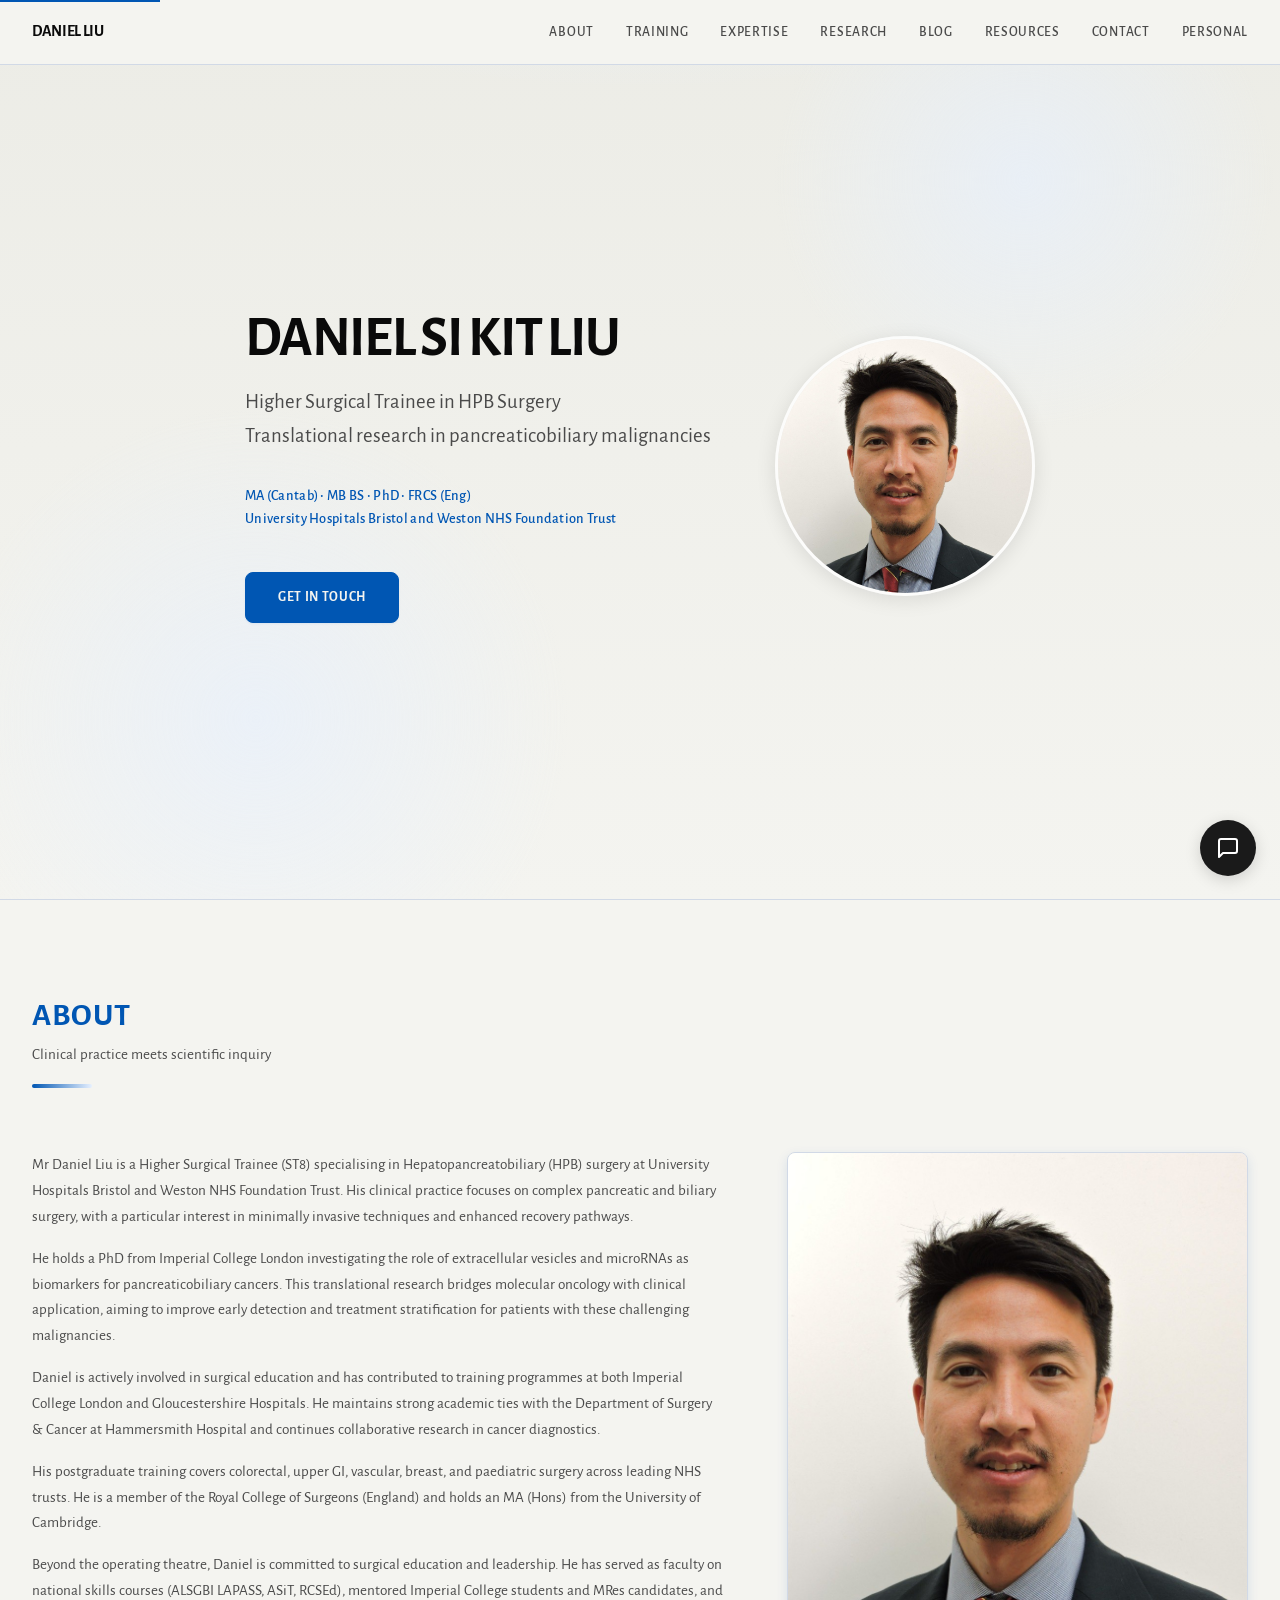
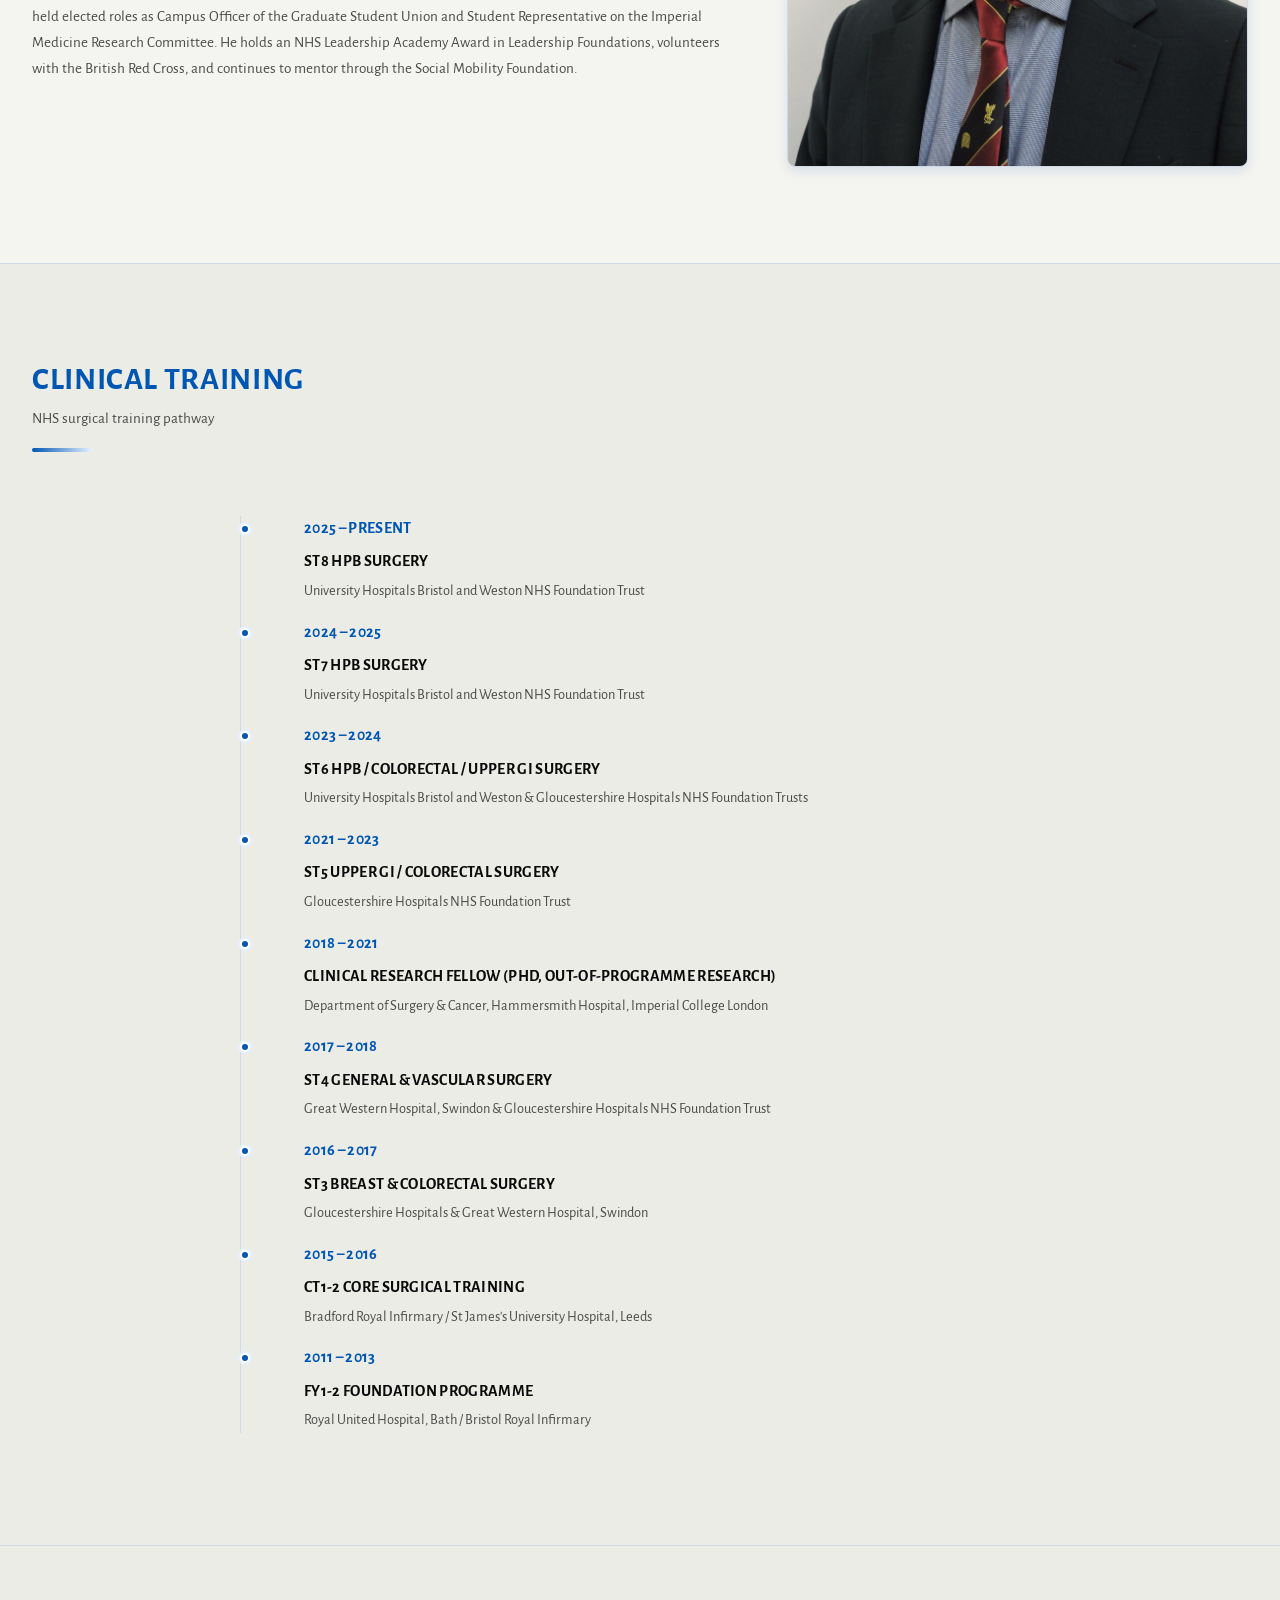
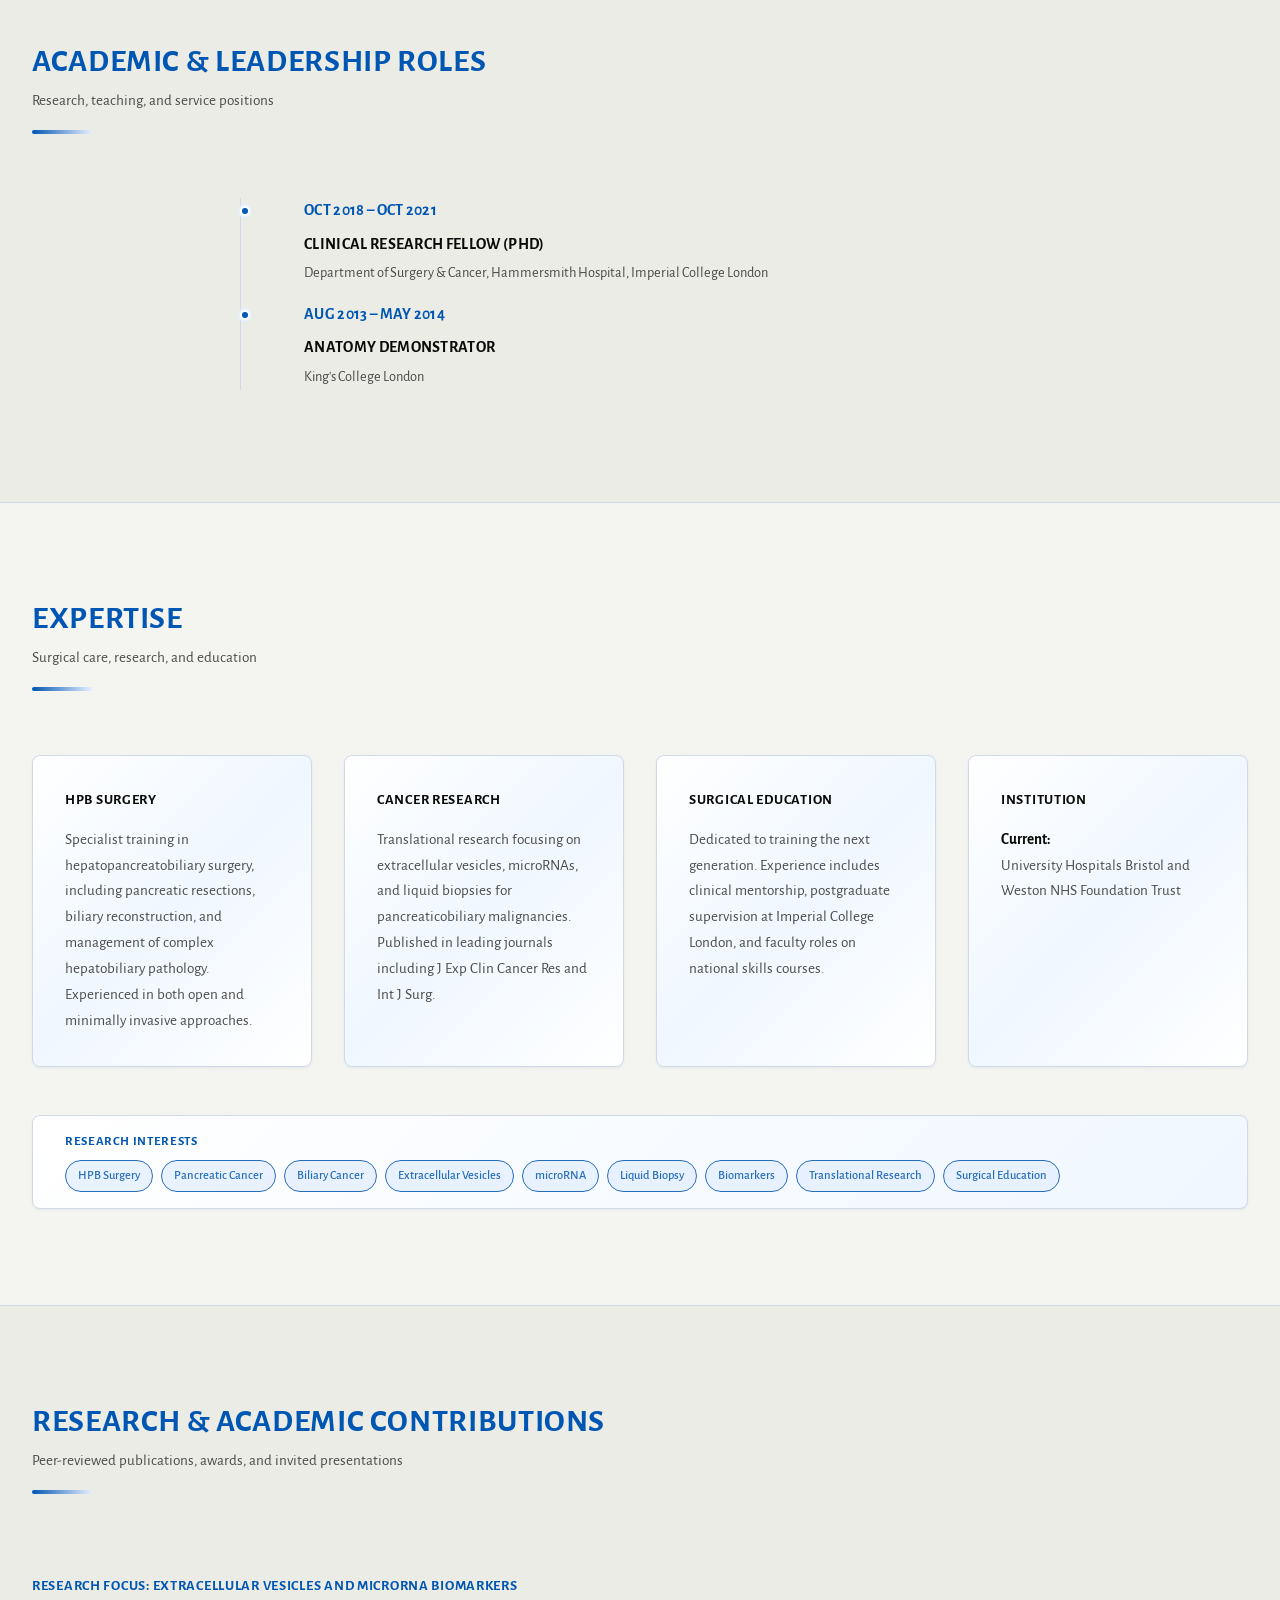
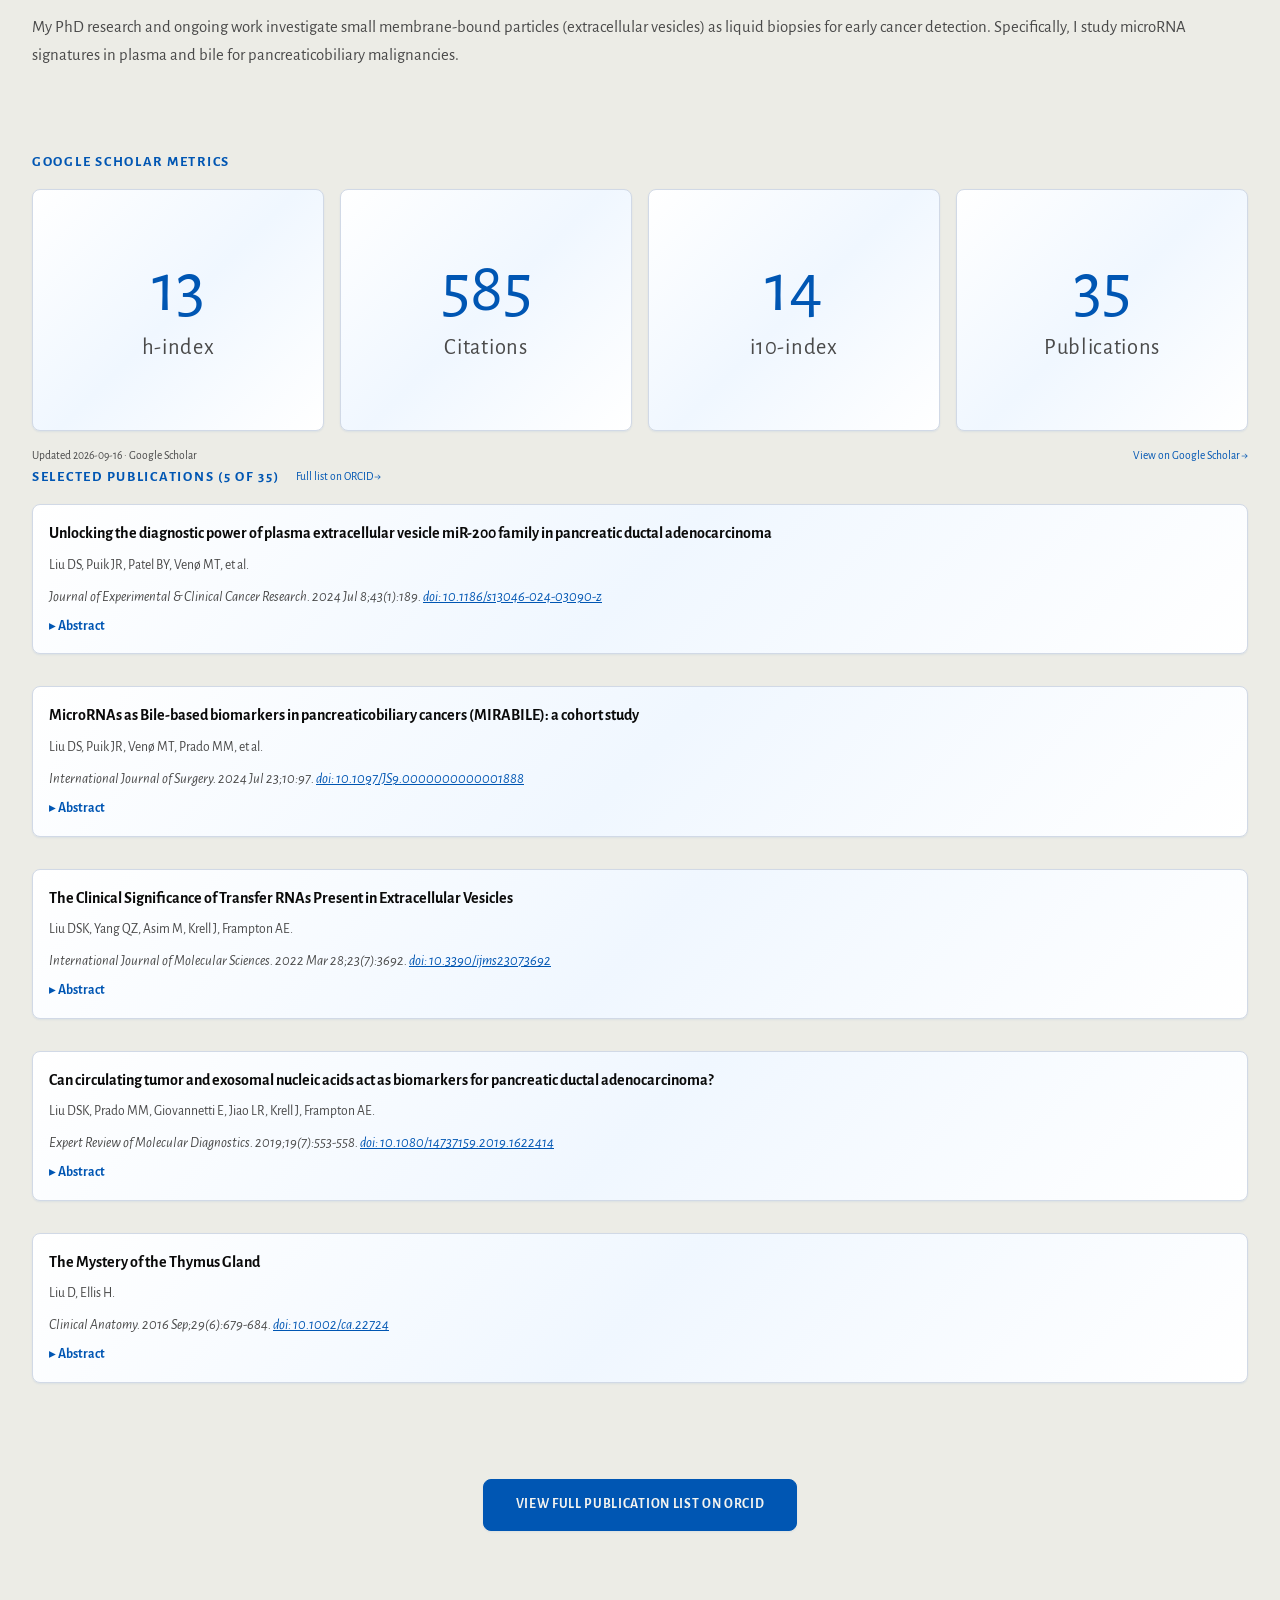
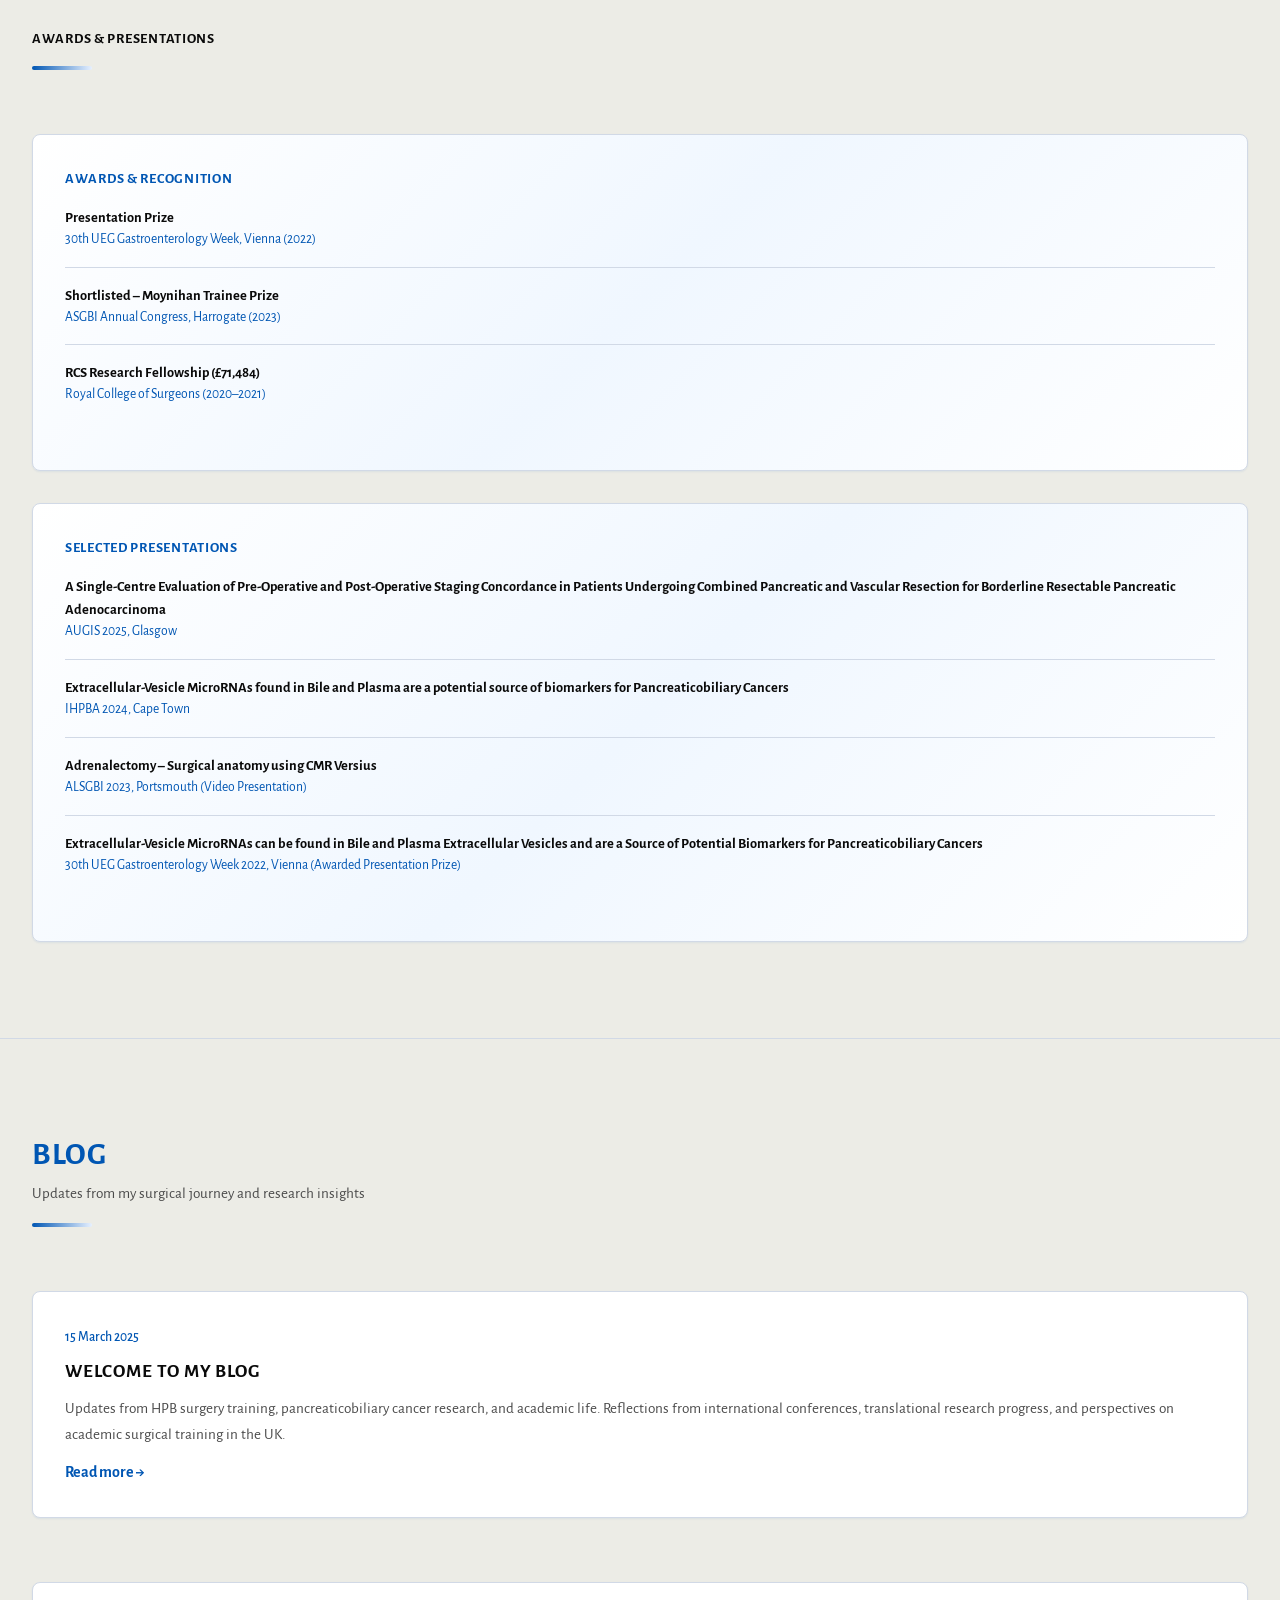
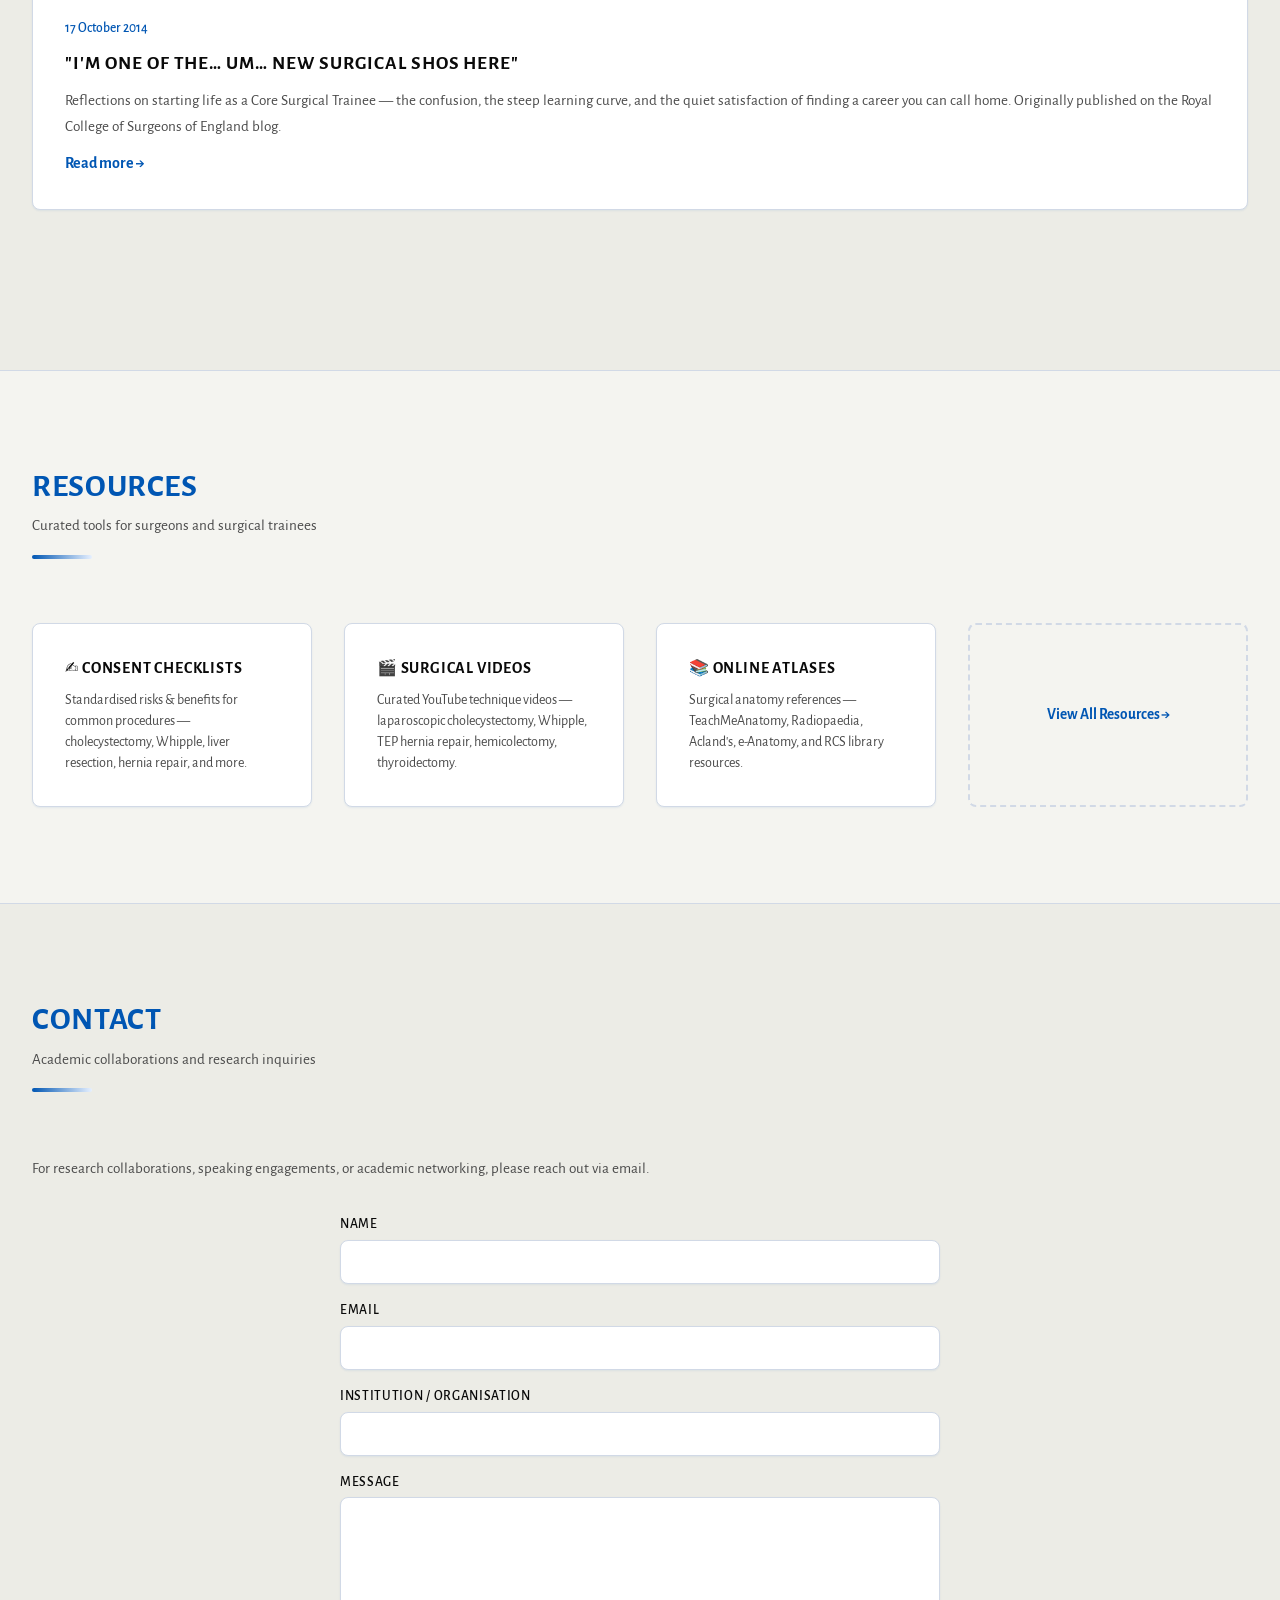
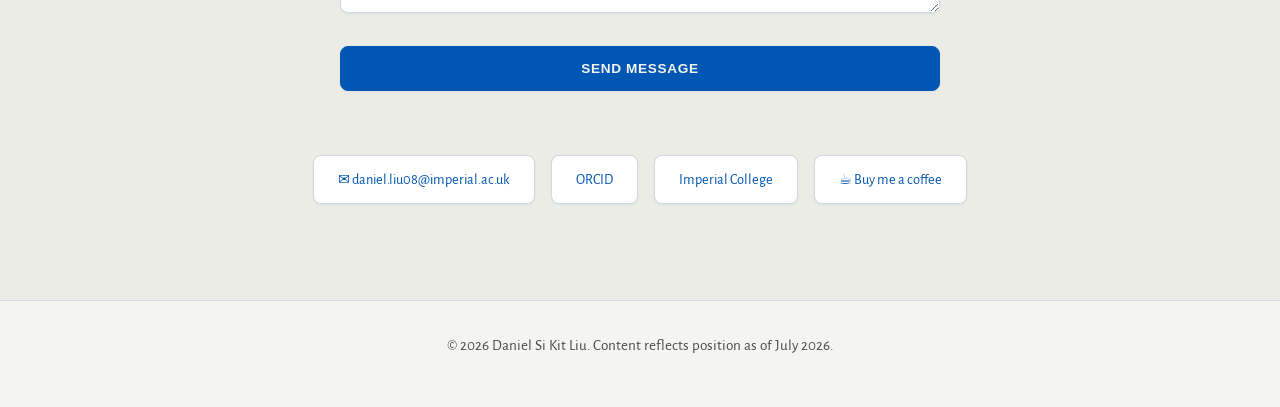
==== commit dca28e73: "form: swap FormSubmit action to tokenised URL + add _honey honeypot - action now uses formsubmit.co/" ====
--- a/index.html
+++ b/index.html
@@ -1266,10 +1266,11 @@
         <div class="contact-content fade-in">
           <p style="margin-bottom: var(--spacing-md);">For research collaborations, speaking engagements, or academic networking, please reach out via email.</p>
 
-          <form class="contact-form" action="https://formsubmit.co/dskl329@gmail.com" method="POST" novalidate>
+          <form class="contact-form" action="https://formsubmit.co/fc9ad7543d40629d1504f663ea023267" method="POST" novalidate>
             <input type="hidden" name="_subject" value="New message from danskliu.com">
             <input type="hidden" name="_captcha" value="true">
             <input type="hidden" name="_next" value="https://danskliu.com/thank-you.html">
+            <input type="hidden" name="_honey" style="display:none" tabindex="-1" autocomplete="off" aria-hidden="true">
             <div class="form-status" id="form-status"></div>
             <label for="name">Name</label>
             <input type="text" id="name" name="name" required aria-required="true" autocomplete="name">
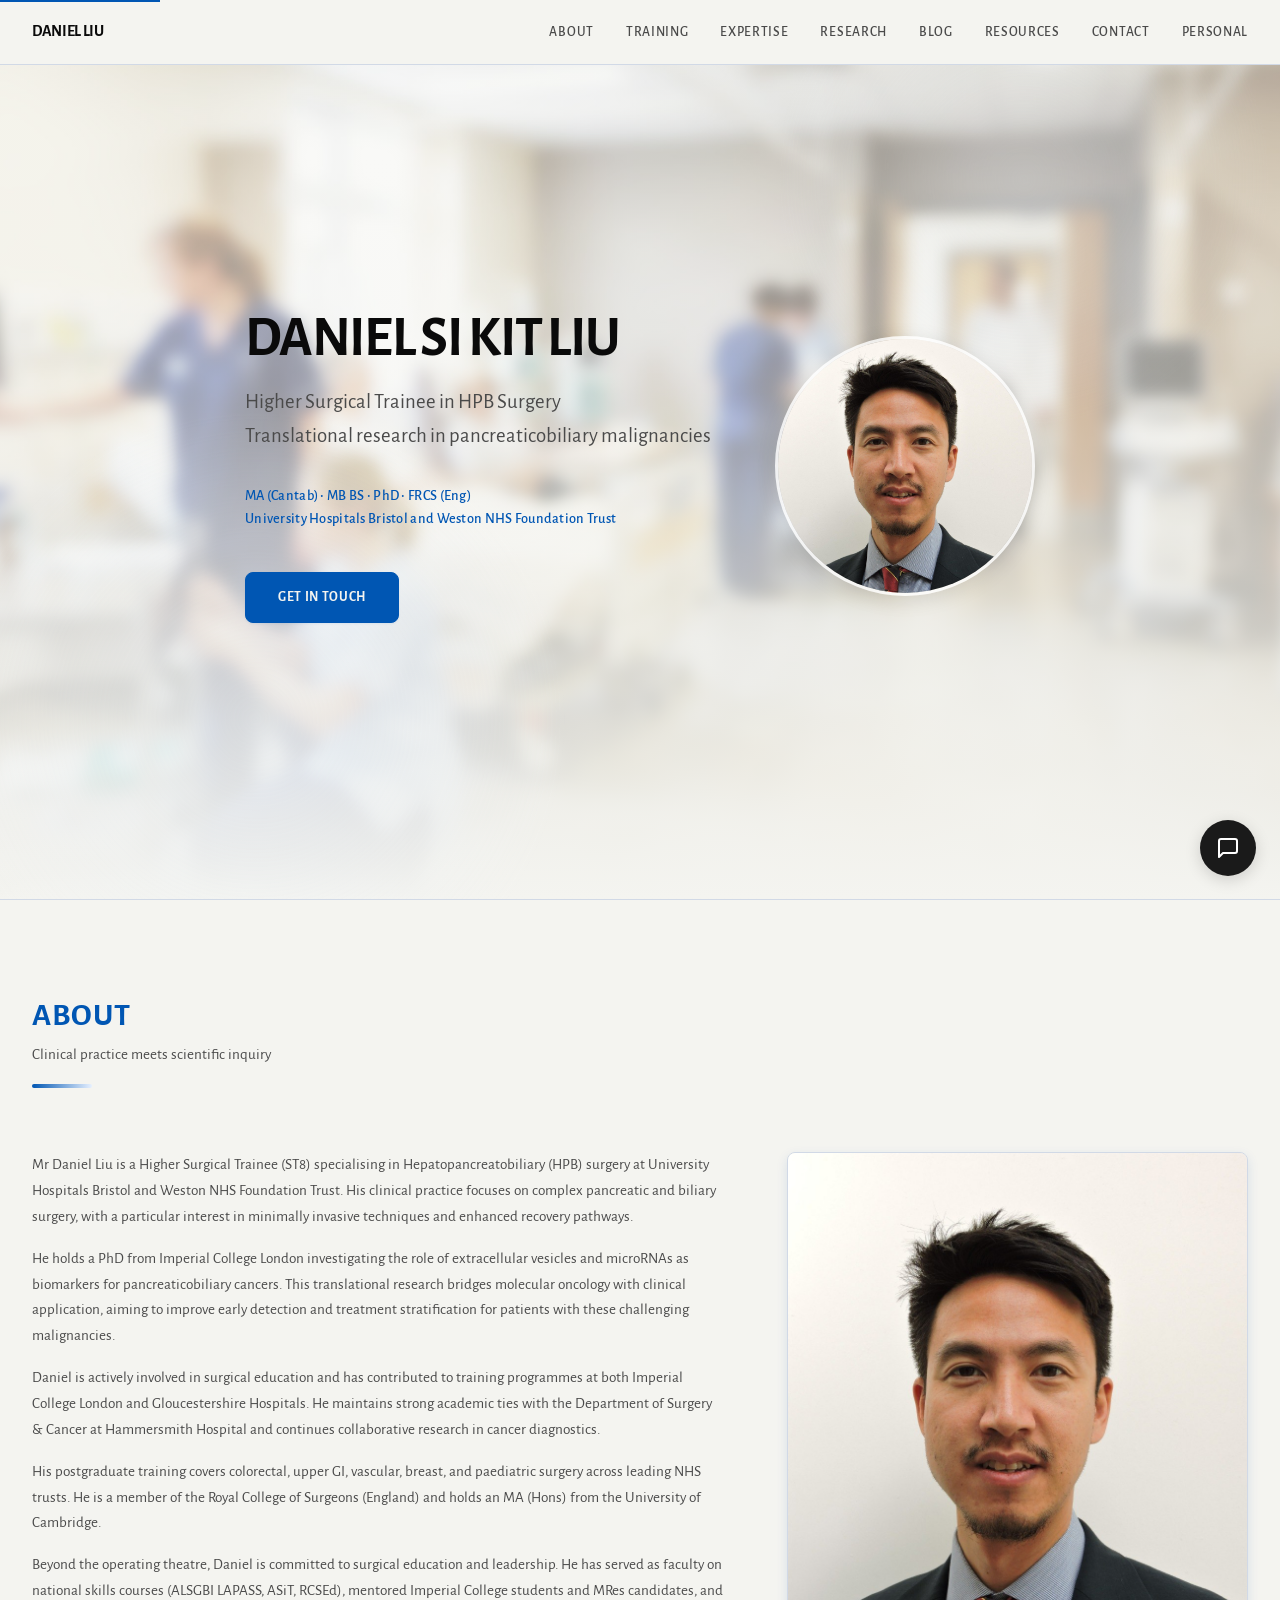
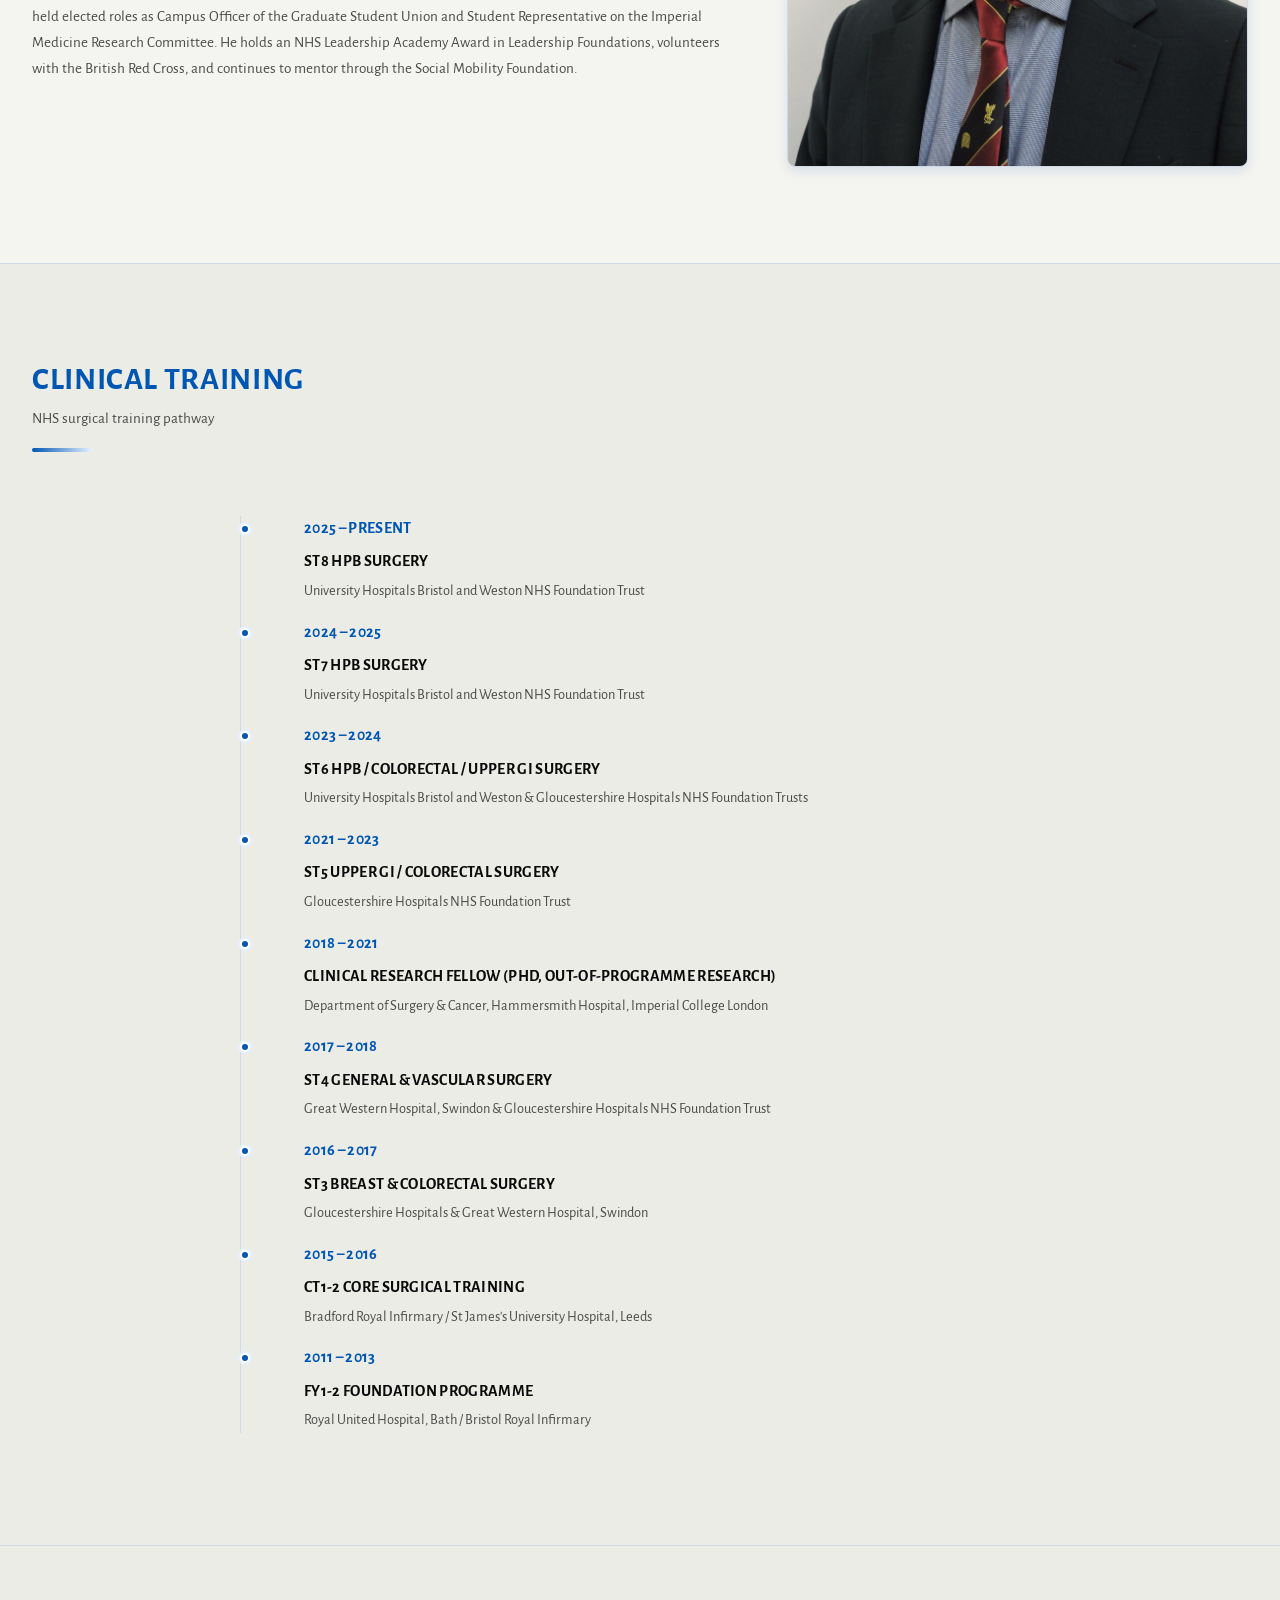
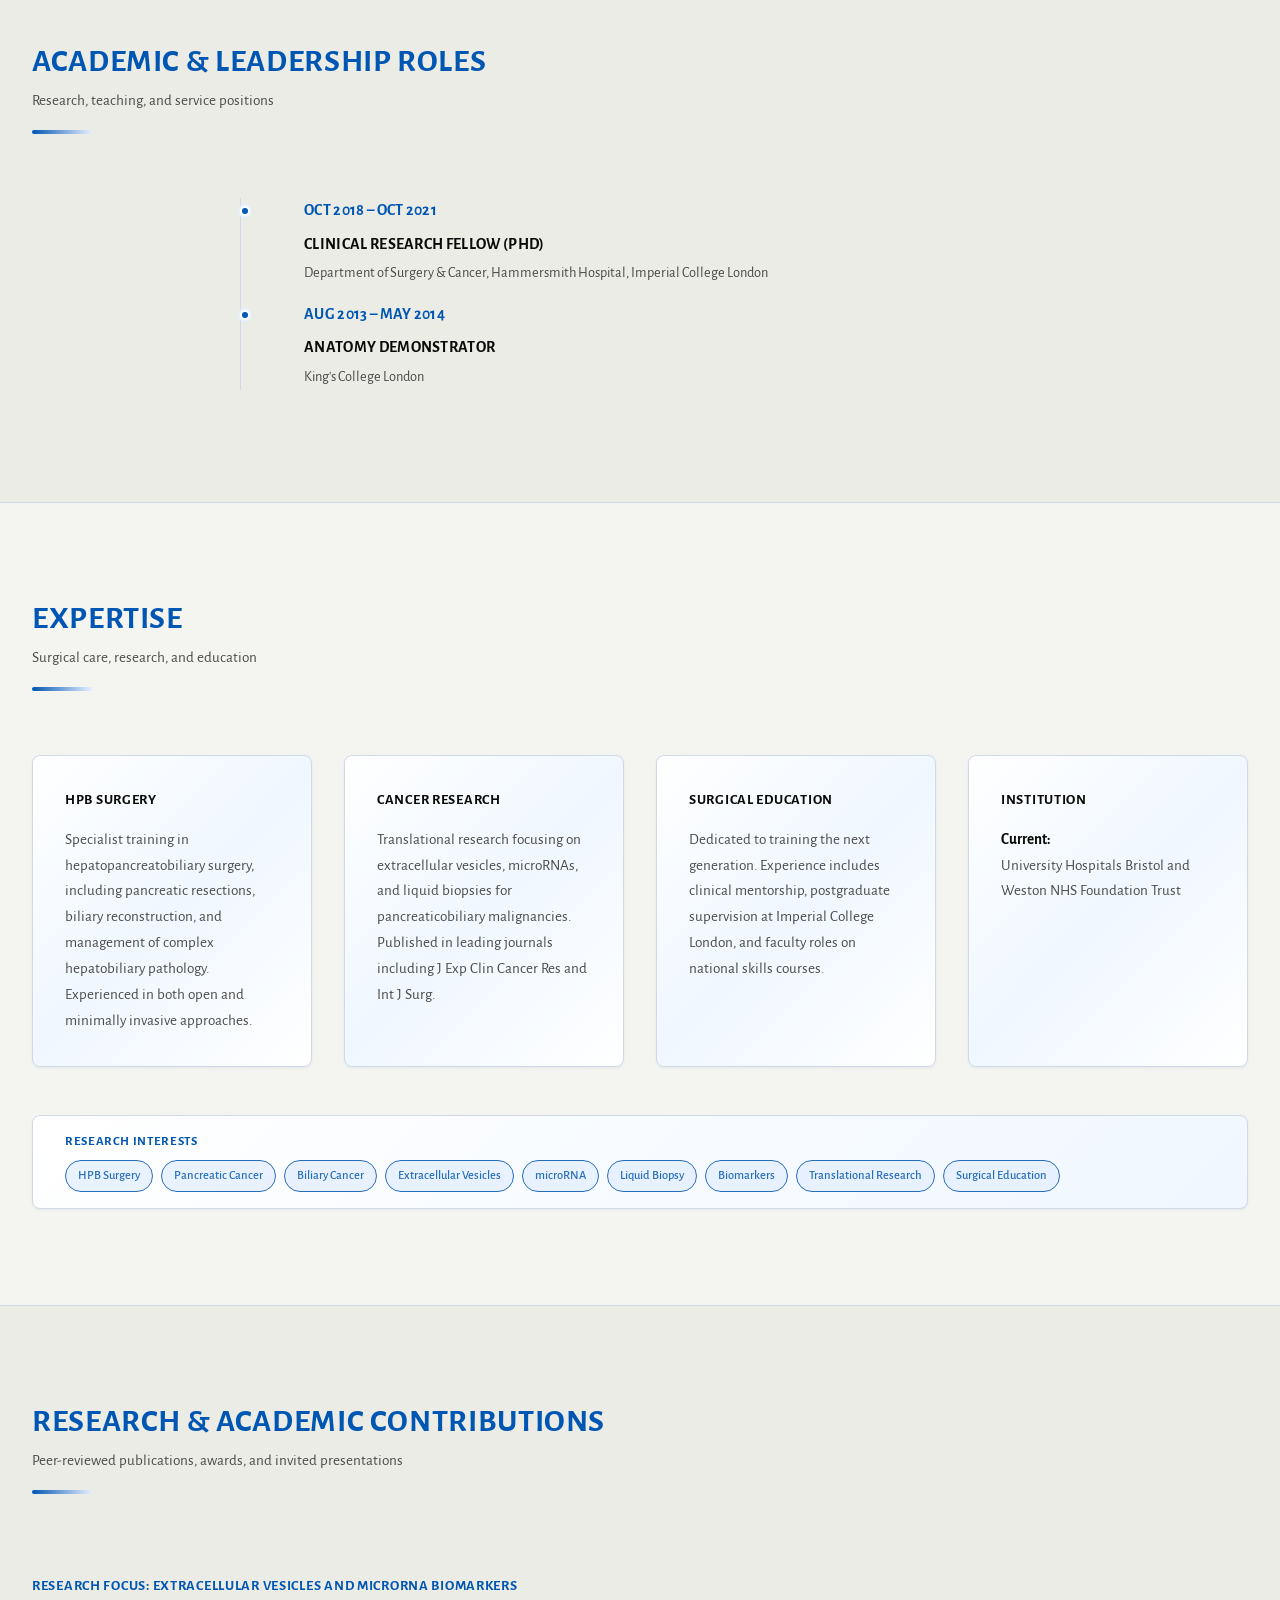
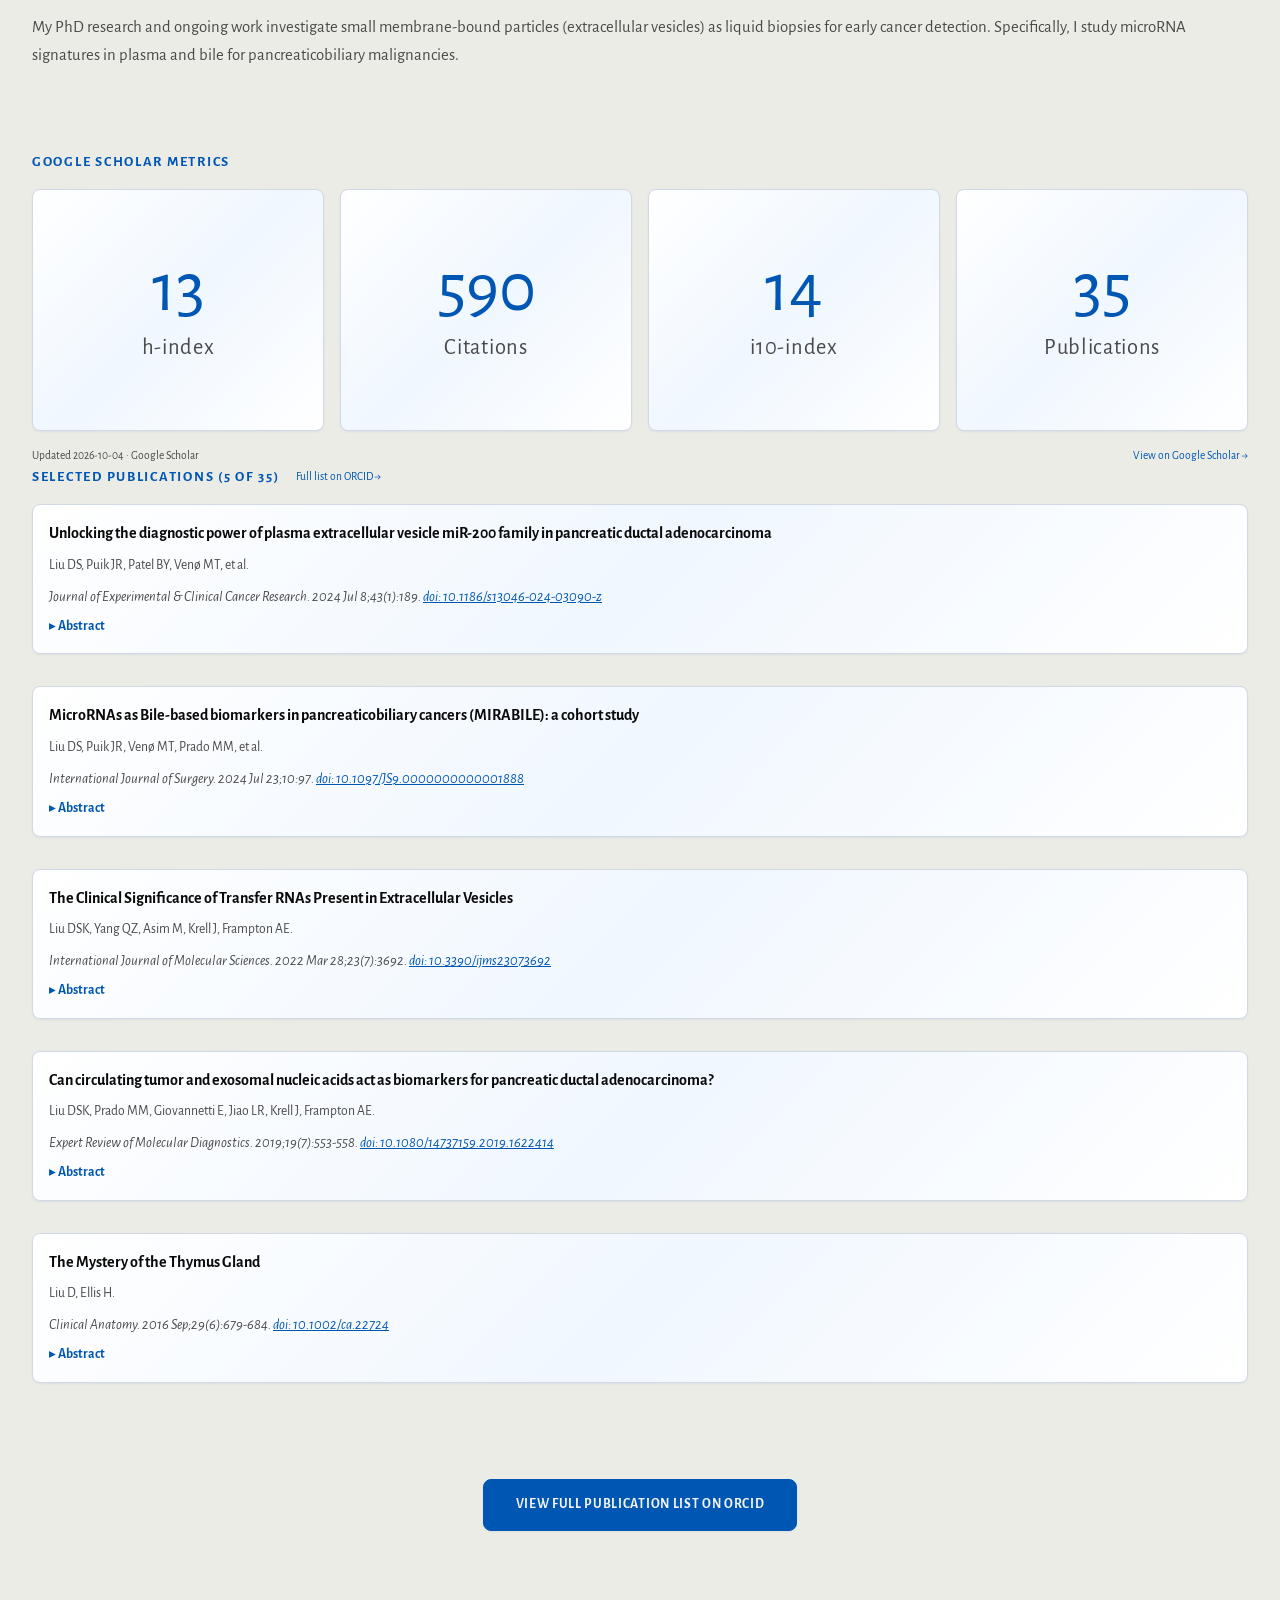
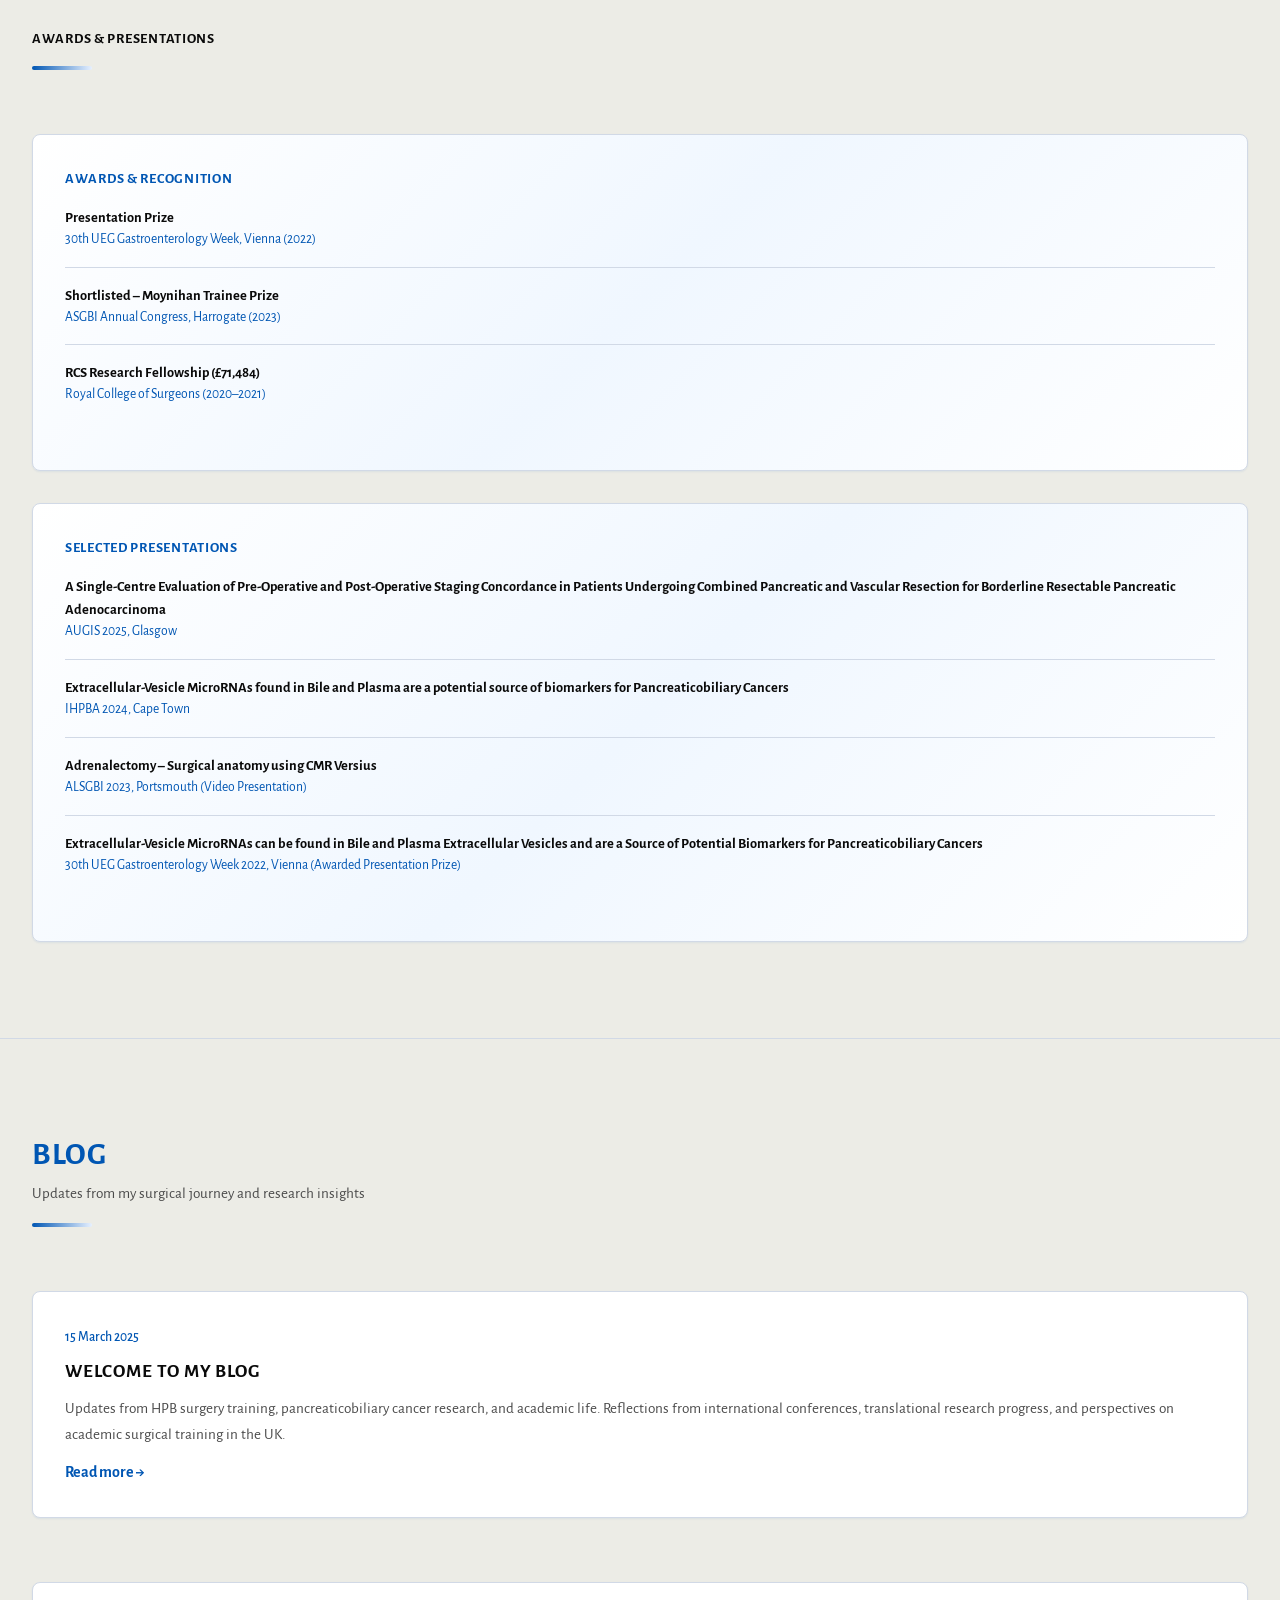
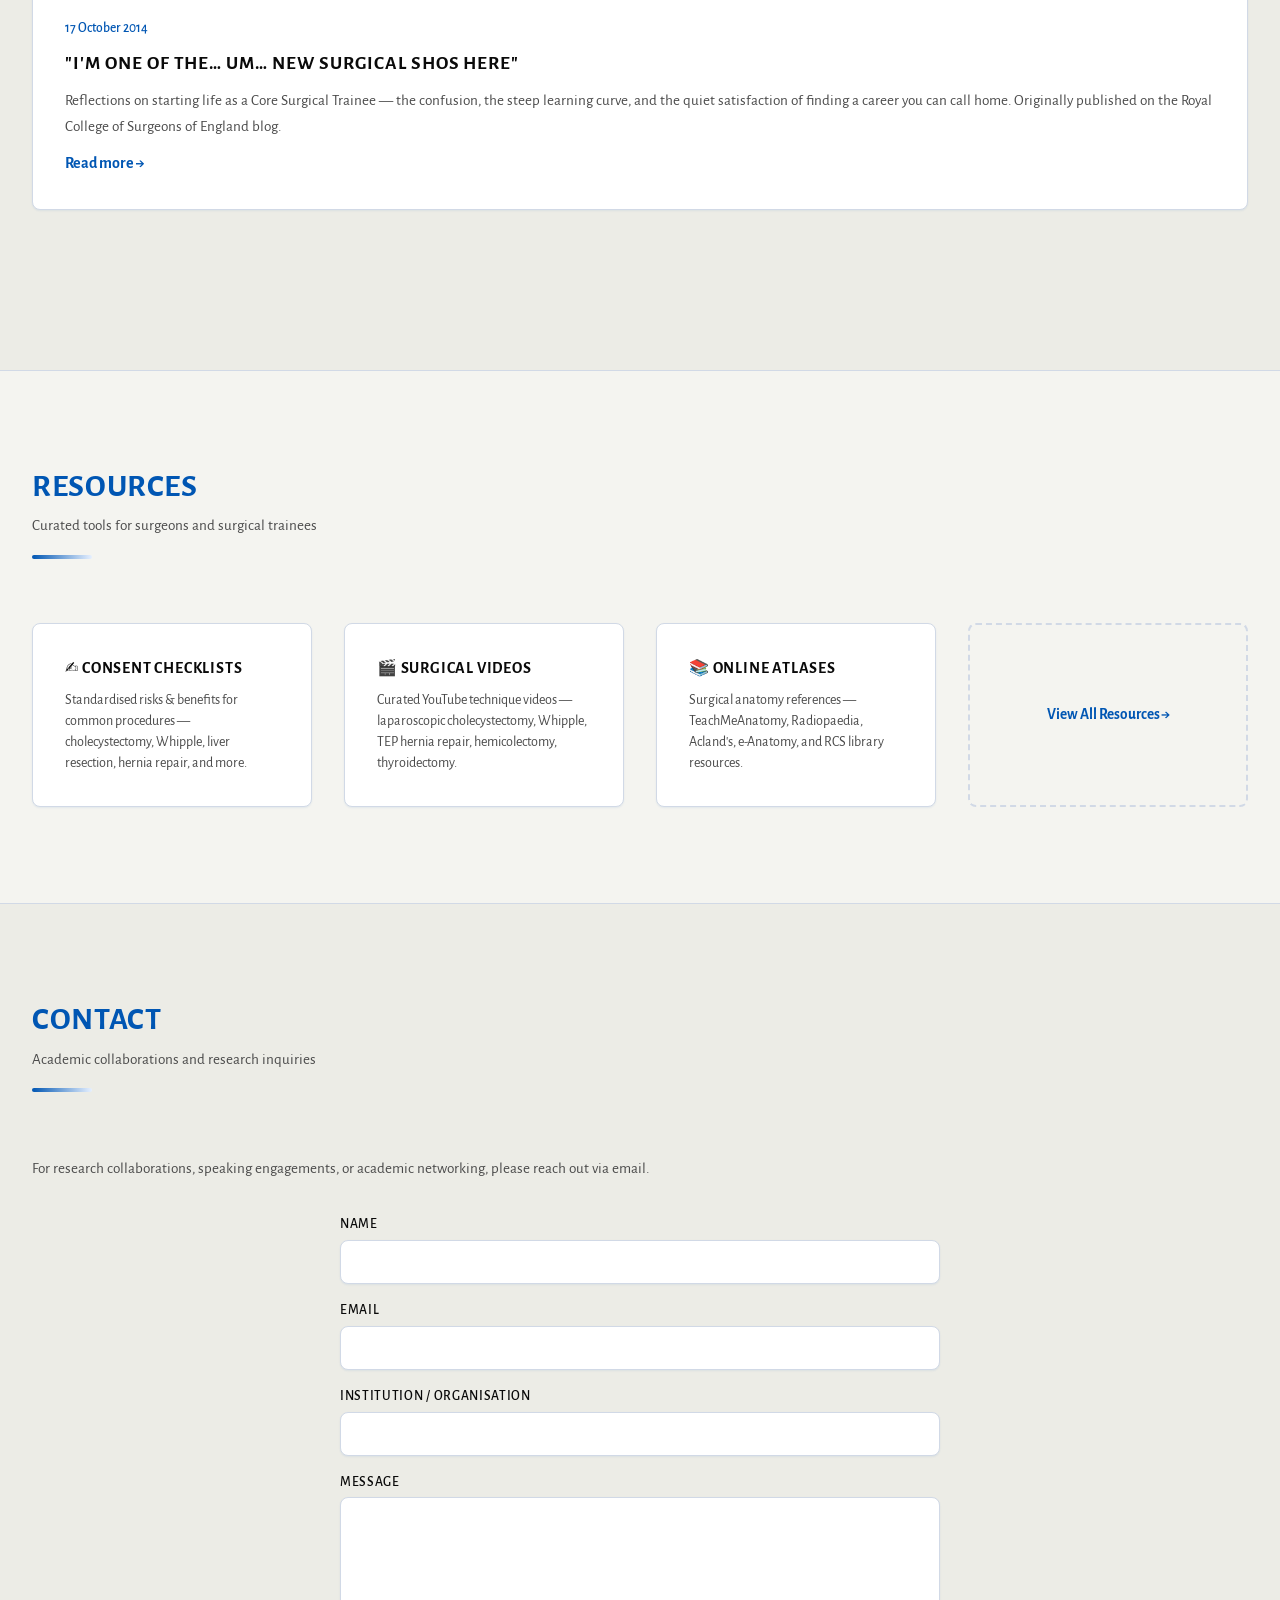
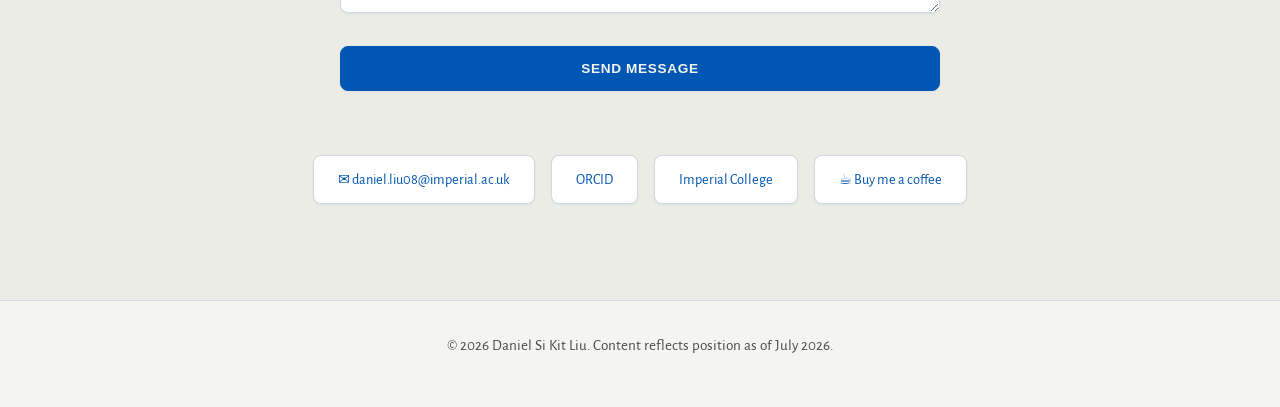
==== commit f5cda13c: "feat(hero): add blurred hospital-ward background to home hero (light+dark)" ====
--- a/index.html
+++ b/index.html
@@ -73,6 +73,7 @@
   </script>
     <link rel="preload" as="style" href="/assets/css/base.css">
   <link rel="stylesheet" href="/assets/css/base.css">
+  <link rel="preload" as="image" href="img/hero-ward.jpg" fetchpriority="high">
   <style>
     /* Page-specific layout tokens (shared tokens live in /assets/css/base.css) */
     :root {
@@ -197,8 +198,8 @@
       padding: var(--spacing-xl) var(--spacing-md);
       padding-top: calc(64px + var(--spacing-lg));
       background:
-        radial-gradient(ellipse 80% 50% at 50% -20%, var(--accent-light) 0%, transparent 60%),
-        linear-gradient(180deg, var(--bg-secondary) 0%, var(--bg-primary) 100%);
+        linear-gradient(180deg, rgba(244,244,240,0.44) 0%, rgba(244,244,240,0.60) 45%, var(--bg-primary) 100%),
+        url("img/hero-ward.jpg") center 32% / cover no-repeat;
       border-bottom: 1px solid var(--border);
       position: relative;
     }
@@ -210,7 +211,7 @@
       background-image:
         radial-gradient(circle at 20% 80%, var(--accent-light) 0%, transparent 25%),
         radial-gradient(circle at 80% 20%, var(--accent-light) 0%, transparent 20%);
-      opacity: 0.6;
+      opacity: 0.28;
       pointer-events: none;
     }
 
@@ -748,7 +749,9 @@
     /* ── Dark mode (page-specific adjustments — tokens & button live in base.css) ── */
     @media (prefers-color-scheme: dark) {
       .hero {
-        background: linear-gradient(180deg, var(--bg-secondary) 0%, var(--bg-primary) 100%);
+        background:
+          linear-gradient(180deg, rgba(15,17,23,0.66) 0%, rgba(15,17,23,0.80) 45%, var(--bg-primary) 100%),
+          url("img/hero-ward.jpg") center 32% / cover no-repeat;
       }
       a { color: var(--accent); }
       .pub-journal a { color: var(--accent); }
@@ -1270,7 +1273,7 @@
             <input type="hidden" name="_subject" value="New message from danskliu.com">
             <input type="hidden" name="_captcha" value="true">
             <input type="hidden" name="_next" value="https://danskliu.com/thank-you.html">
-            <input type="hidden" name="_honey" style="display:none" tabindex="-1" autocomplete="off" aria-hidden="true">
+            <input type="text" name="_honey" style="display:none" tabindex="-1" autocomplete="off" aria-hidden="true">
             <div class="form-status" id="form-status"></div>
             <label for="name">Name</label>
             <input type="text" id="name" name="name" required aria-required="true" autocomplete="name">
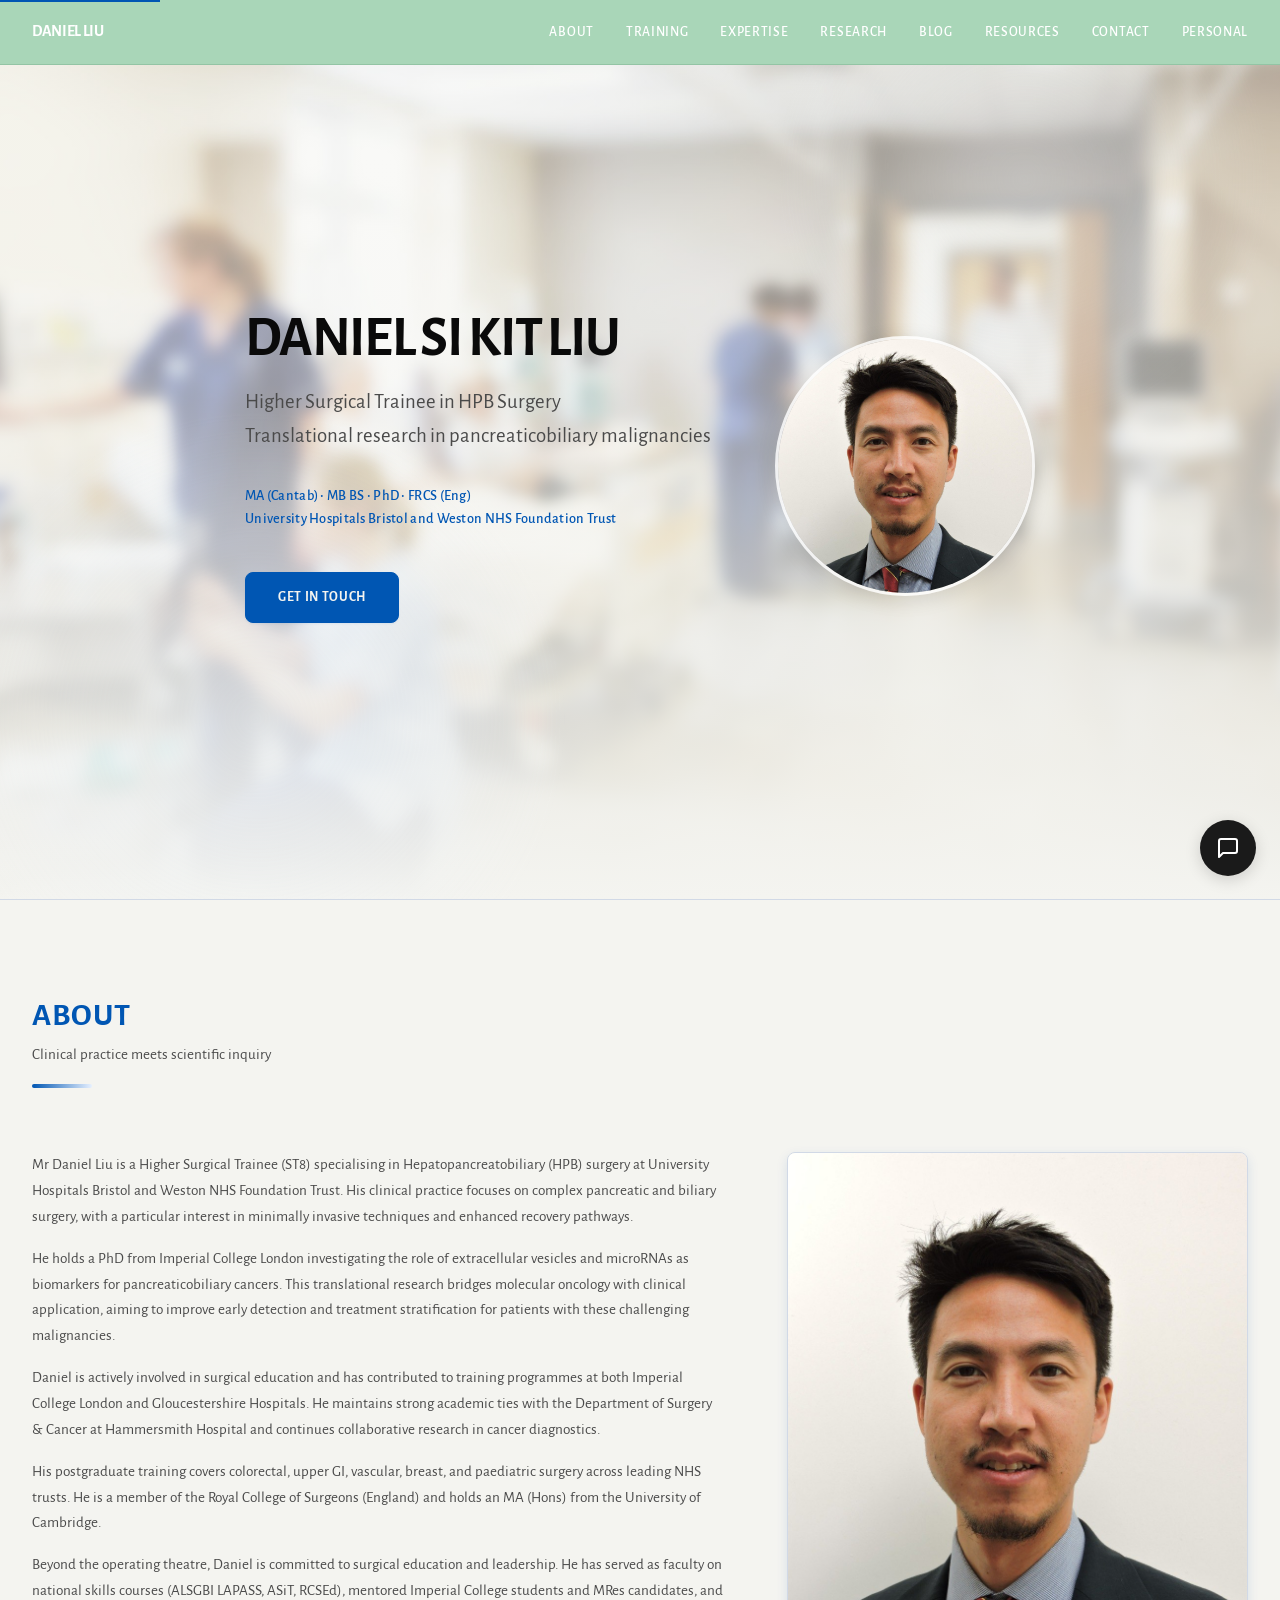
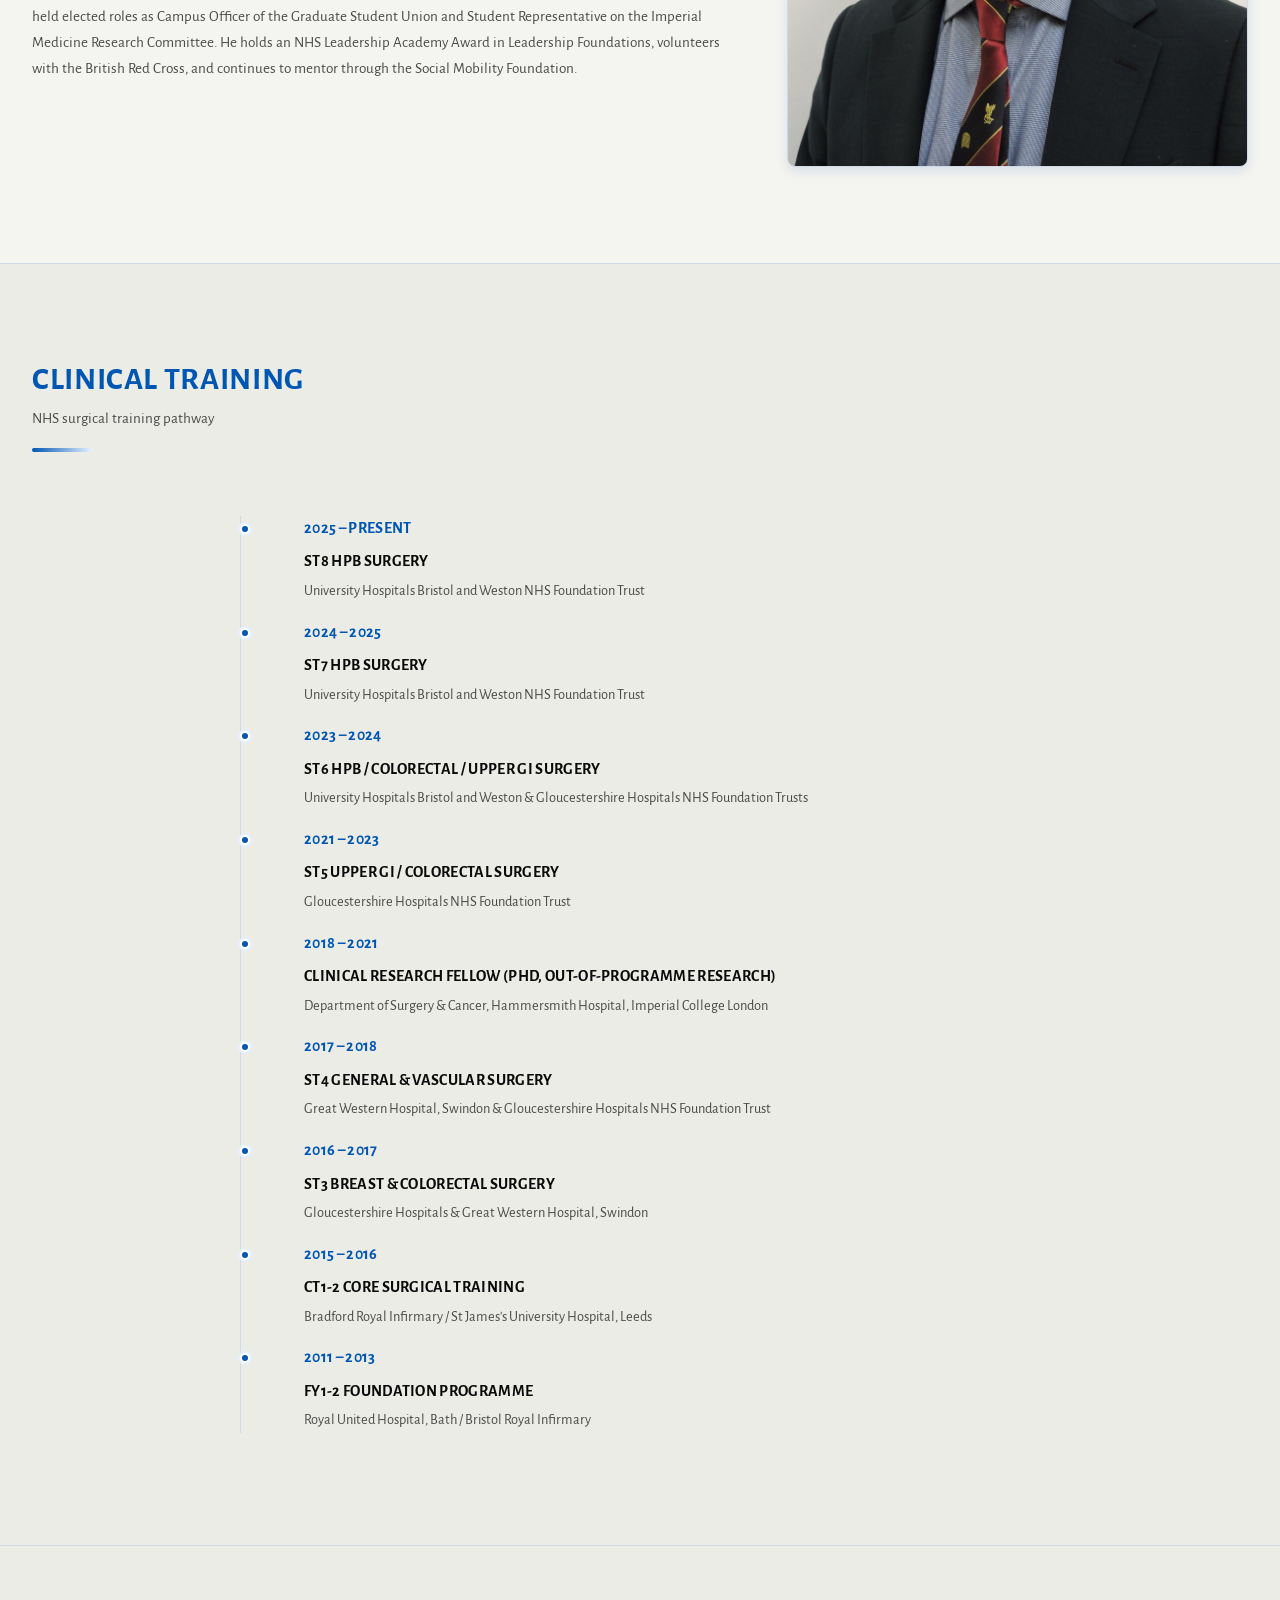
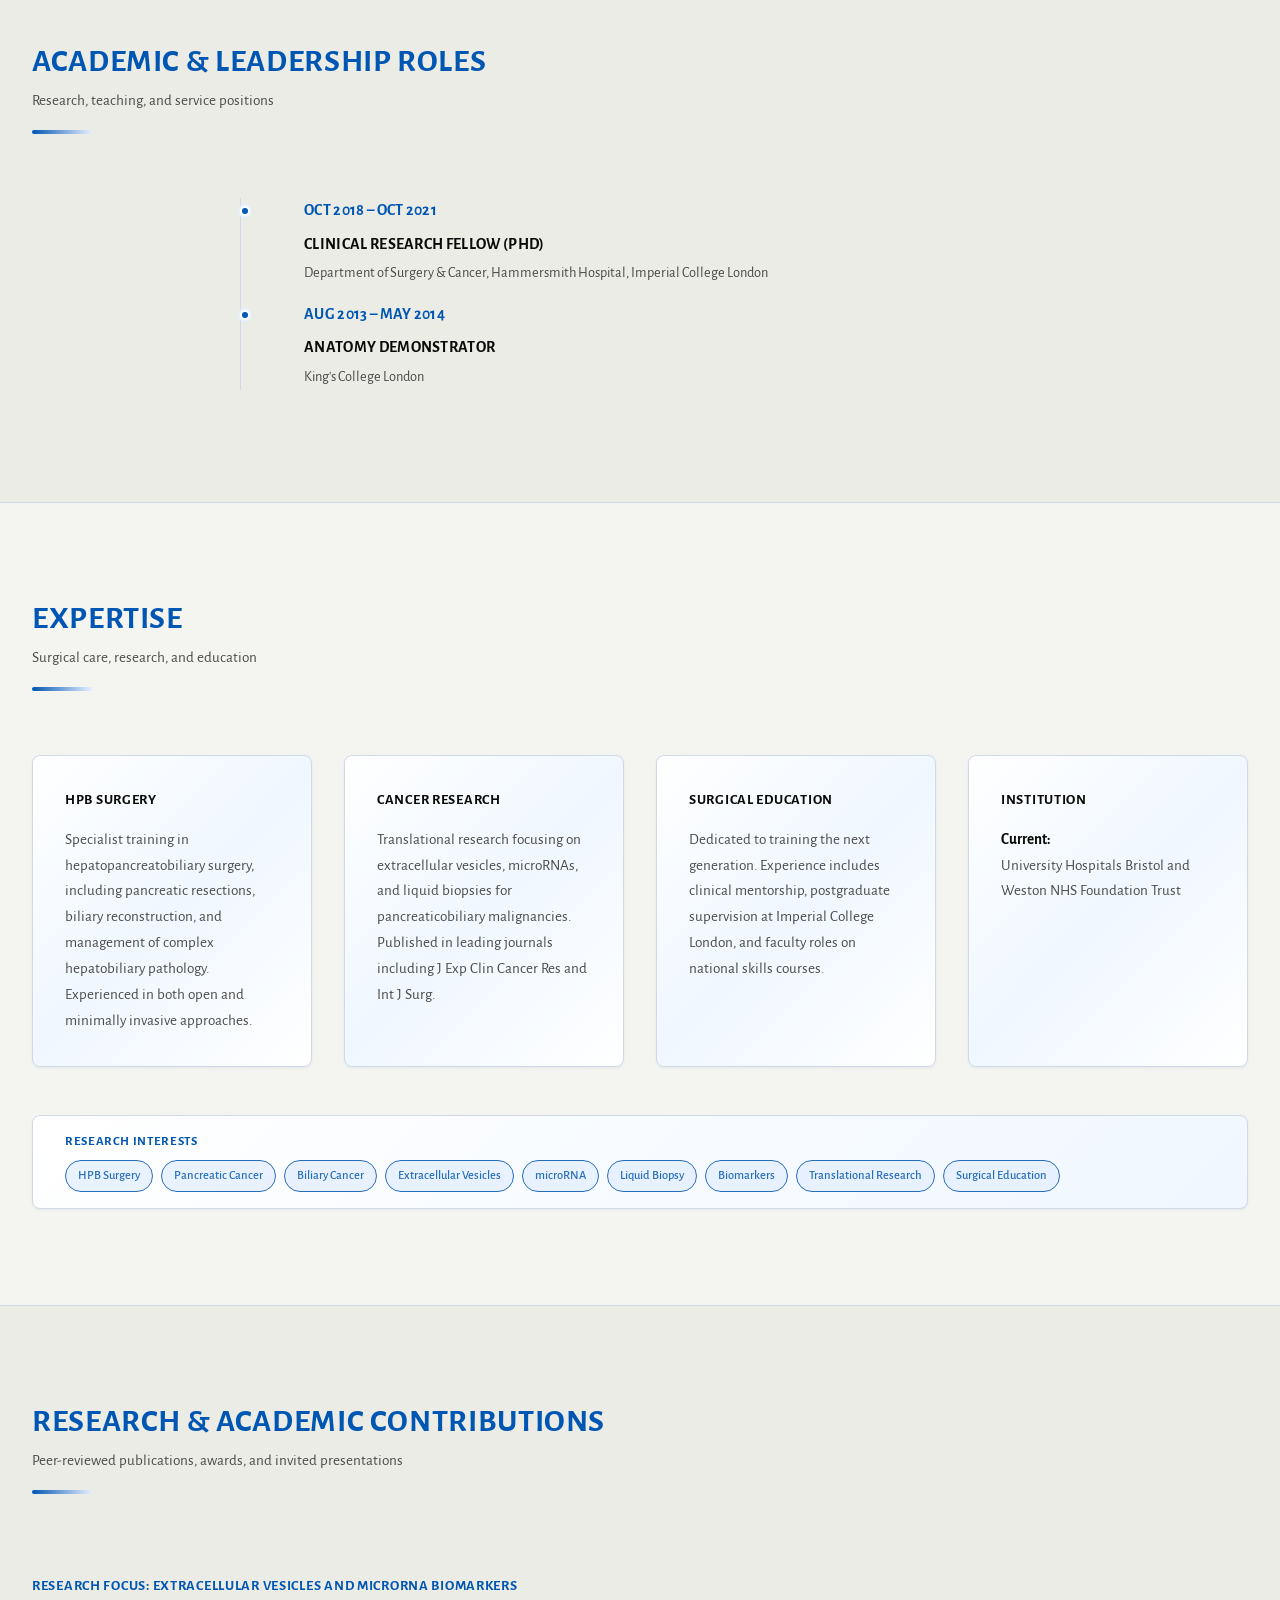
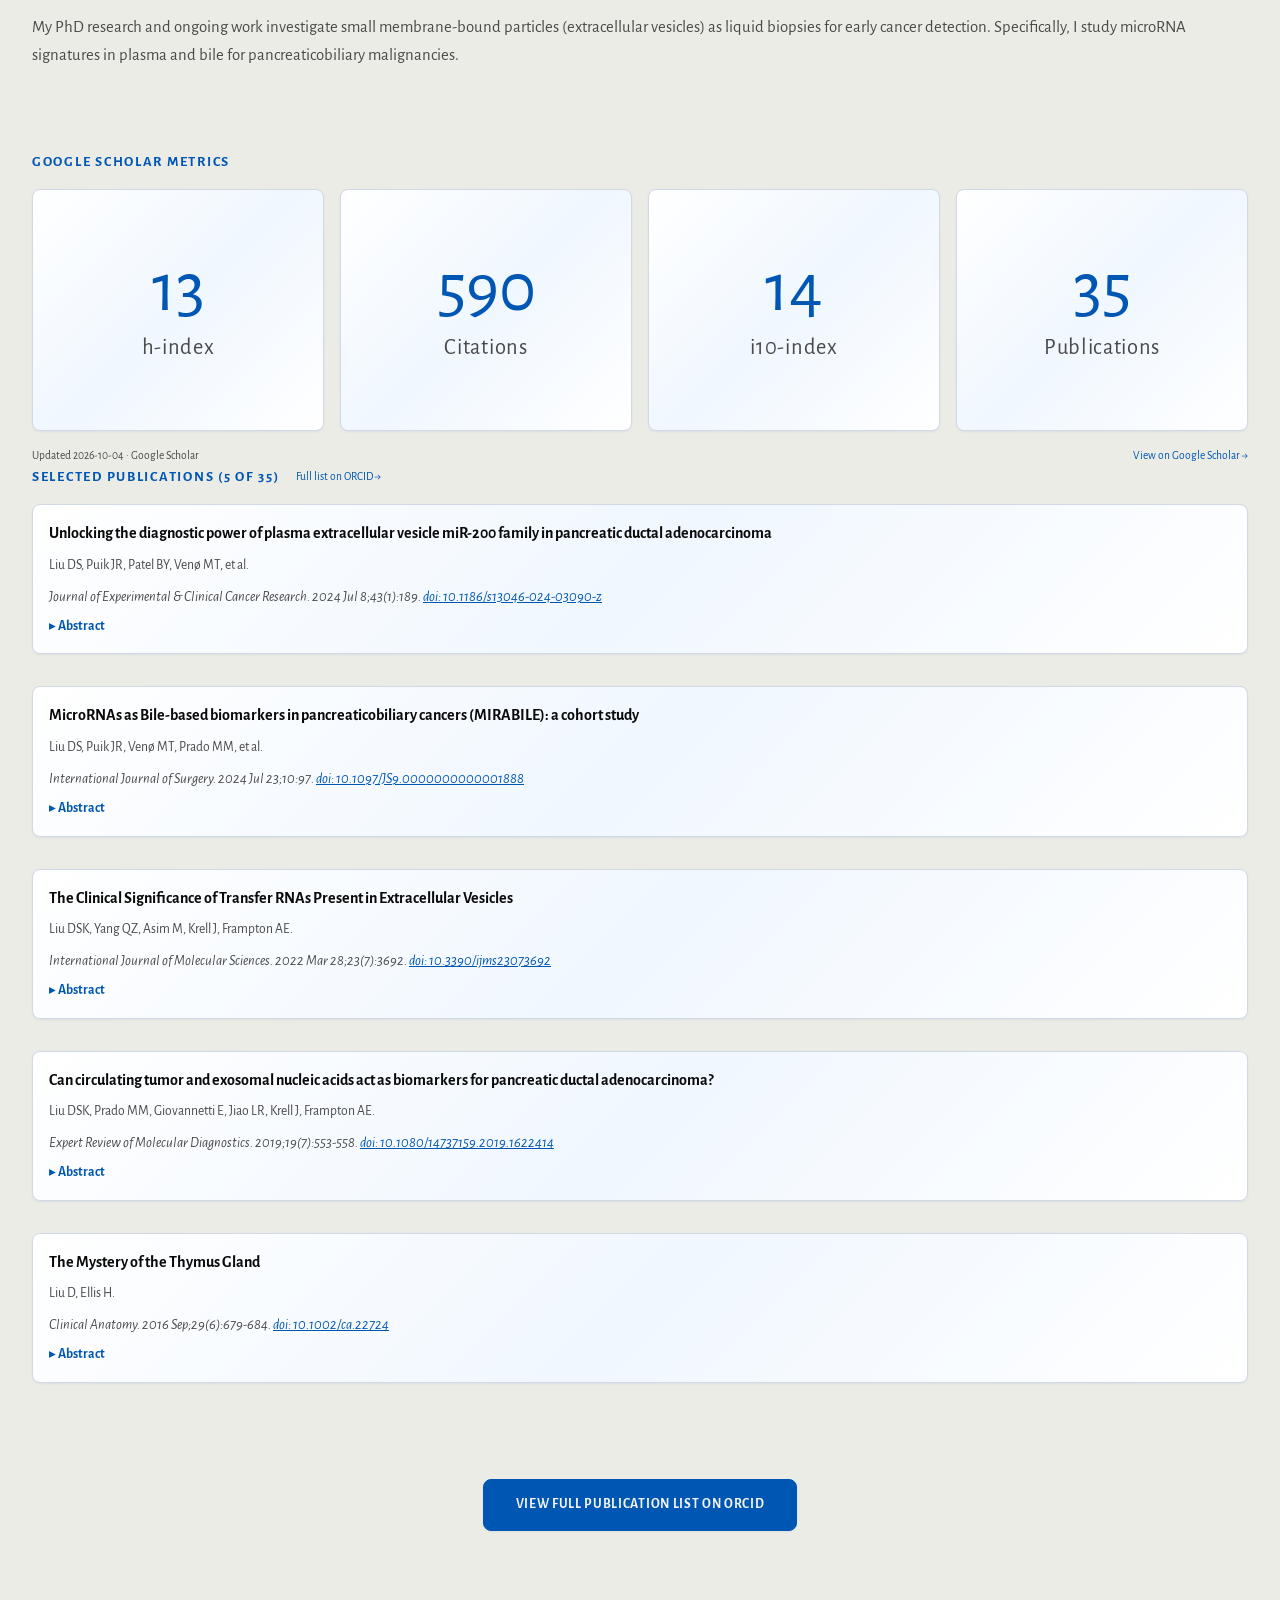
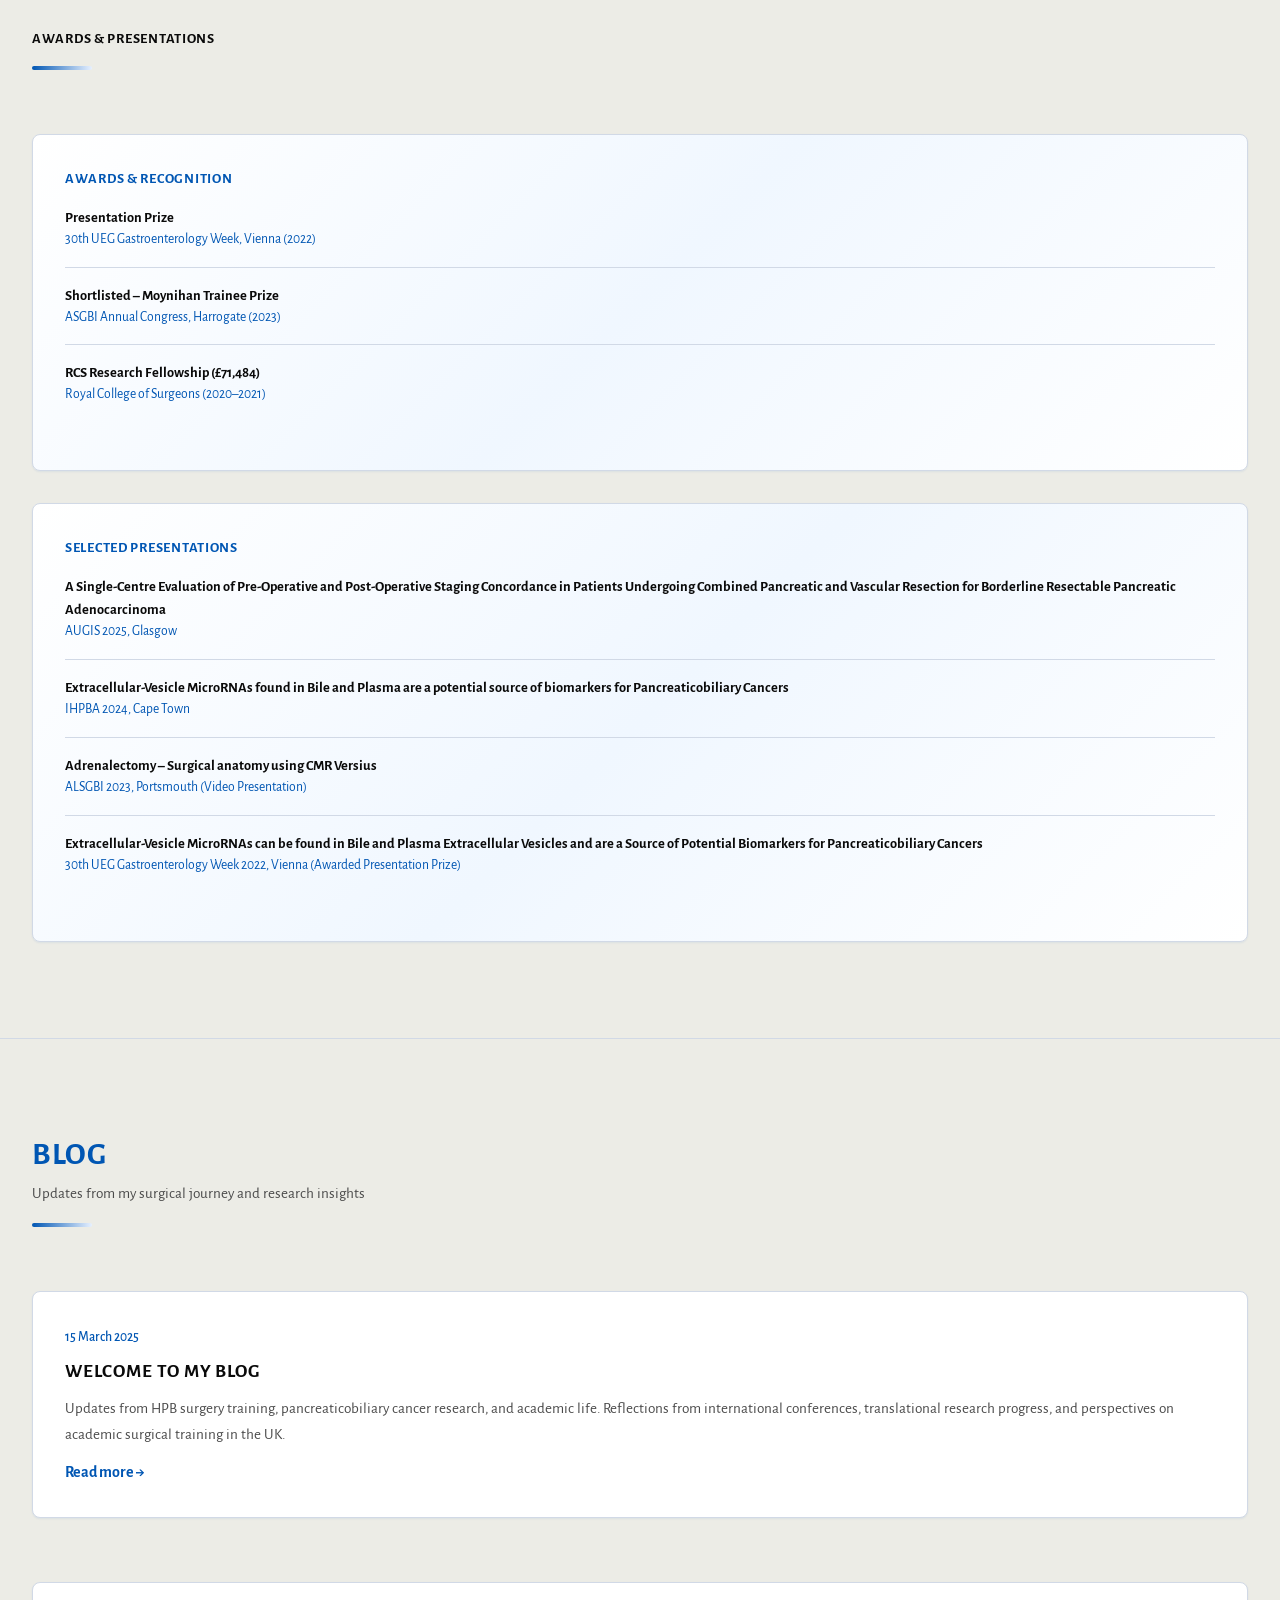
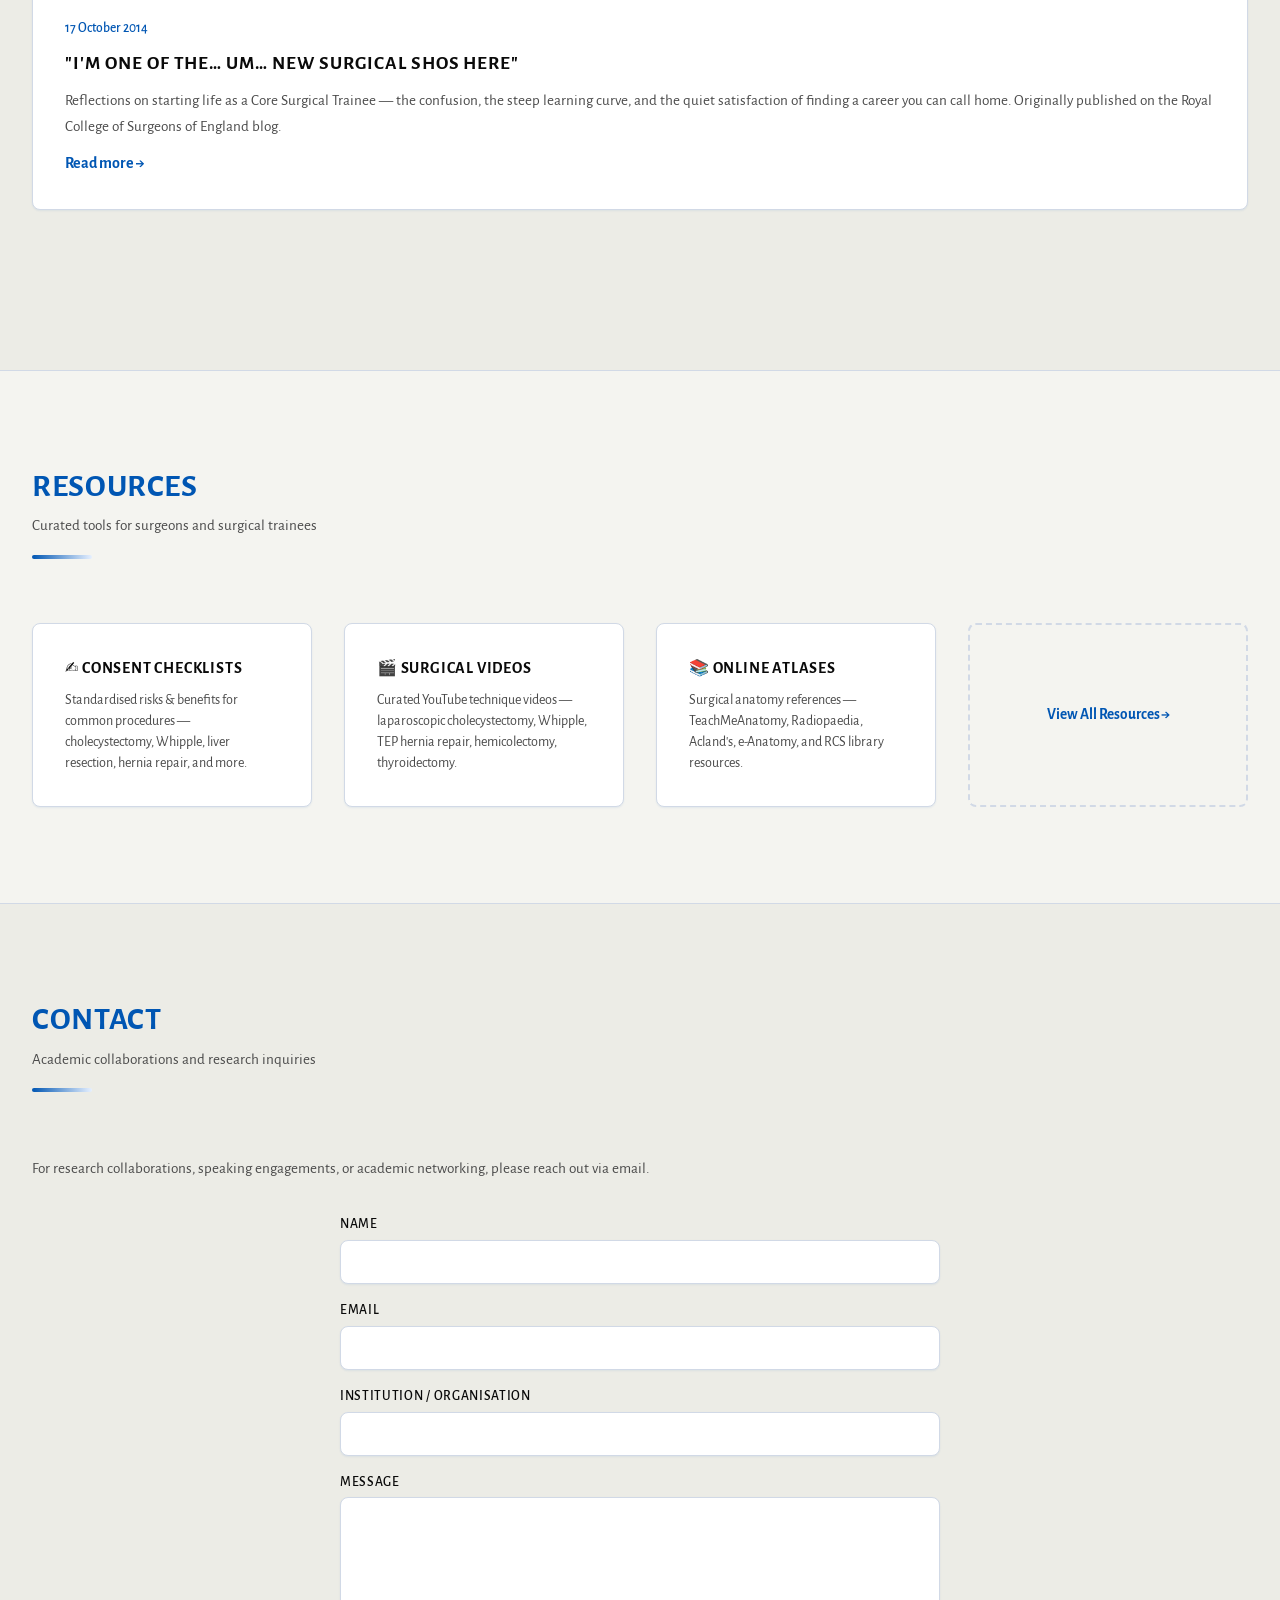
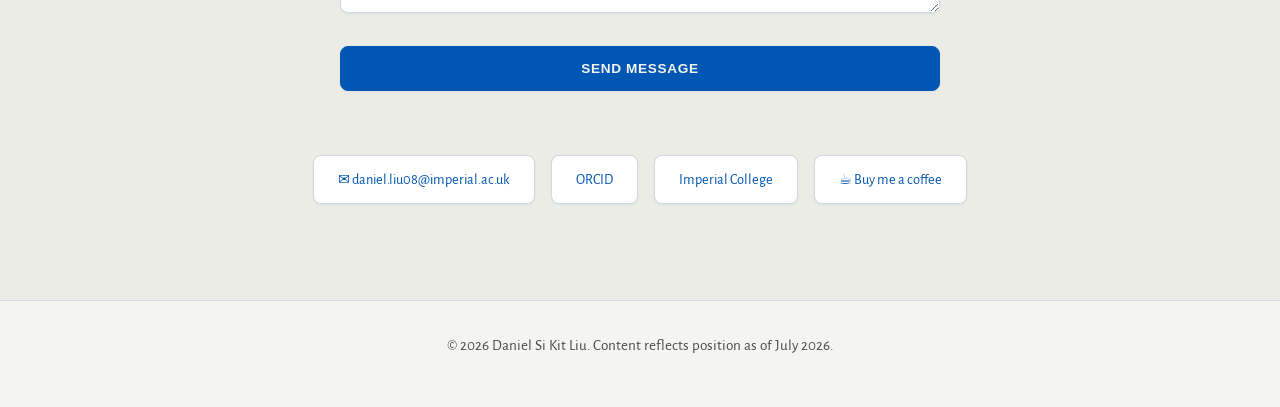
==== commit 81c58a86: "style(nav): light pastel-green header with white logo/nav text" ====
--- a/index.html
+++ b/index.html
@@ -80,6 +80,9 @@
       --max-width: 1400px;
       --spacing-lg: 4rem;
       --spacing-xl: 6rem;
+      --header-bg: #a9d6b8;
+      --header-fg: #ffffff;
+      --header-border: #93c4a4;
     }
 
     /* Typography */
@@ -139,9 +142,9 @@
       left: 0;
       right: 0;
       z-index: 1000;
-      background: var(--bg-primary);
+      background: var(--header-bg);
       backdrop-filter: blur(8px);
-      border-bottom: 1px solid var(--border);
+      border-bottom: 1px solid var(--header-border);
     }
 
     nav[role="navigation"] {
@@ -155,7 +158,7 @@
       font-size: 1rem;
       font-weight: 700;
       letter-spacing: -0.02em;
-      color: var(--text-primary);
+      color: var(--header-fg);
     }
 
     .nav-links {
@@ -167,7 +170,7 @@
     .nav-links a {
       font-size: 0.85rem;
       font-weight: 500;
-      color: var(--text-secondary);
+      color: var(--header-fg);
       padding: var(--spacing-xs) 0;
       text-decoration: none;
       letter-spacing: 0.05em;
@@ -176,14 +179,16 @@
 
     .nav-links a:hover,
     .nav-links a:focus {
-      color: var(--text-primary);
+      color: var(--header-fg);
+      opacity: 0.8;
+      text-decoration: underline;
     }
 
     .mobile-menu-btn {
       display: none;
       background: none;
-      border: 1px solid var(--border);
-      color: var(--text-primary);
+      border: 1px solid rgba(255,255,255,0.55);
+      color: var(--header-fg);
       font-size: 1.5rem;
       cursor: pointer;
       padding: 0.25rem 0.75rem;
@@ -692,8 +697,8 @@
         top: 64px;
         left: 0;
         right: 0;
-        background: var(--bg-primary);
-        border-bottom: 1px solid var(--border);
+        background: var(--header-bg);
+        border-bottom: 1px solid var(--header-border);
         padding: var(--spacing-sm);
         flex-direction: column;
         gap: var(--spacing-sm);
@@ -709,7 +714,7 @@
       }
 
       .mobile-menu-btn[aria-expanded="true"] {
-        background: var(--accent-light);
+        background: rgba(255,255,255,0.25);
       }
 
       .about-grid { grid-template-columns: 1fr; gap: var(--spacing-md); }
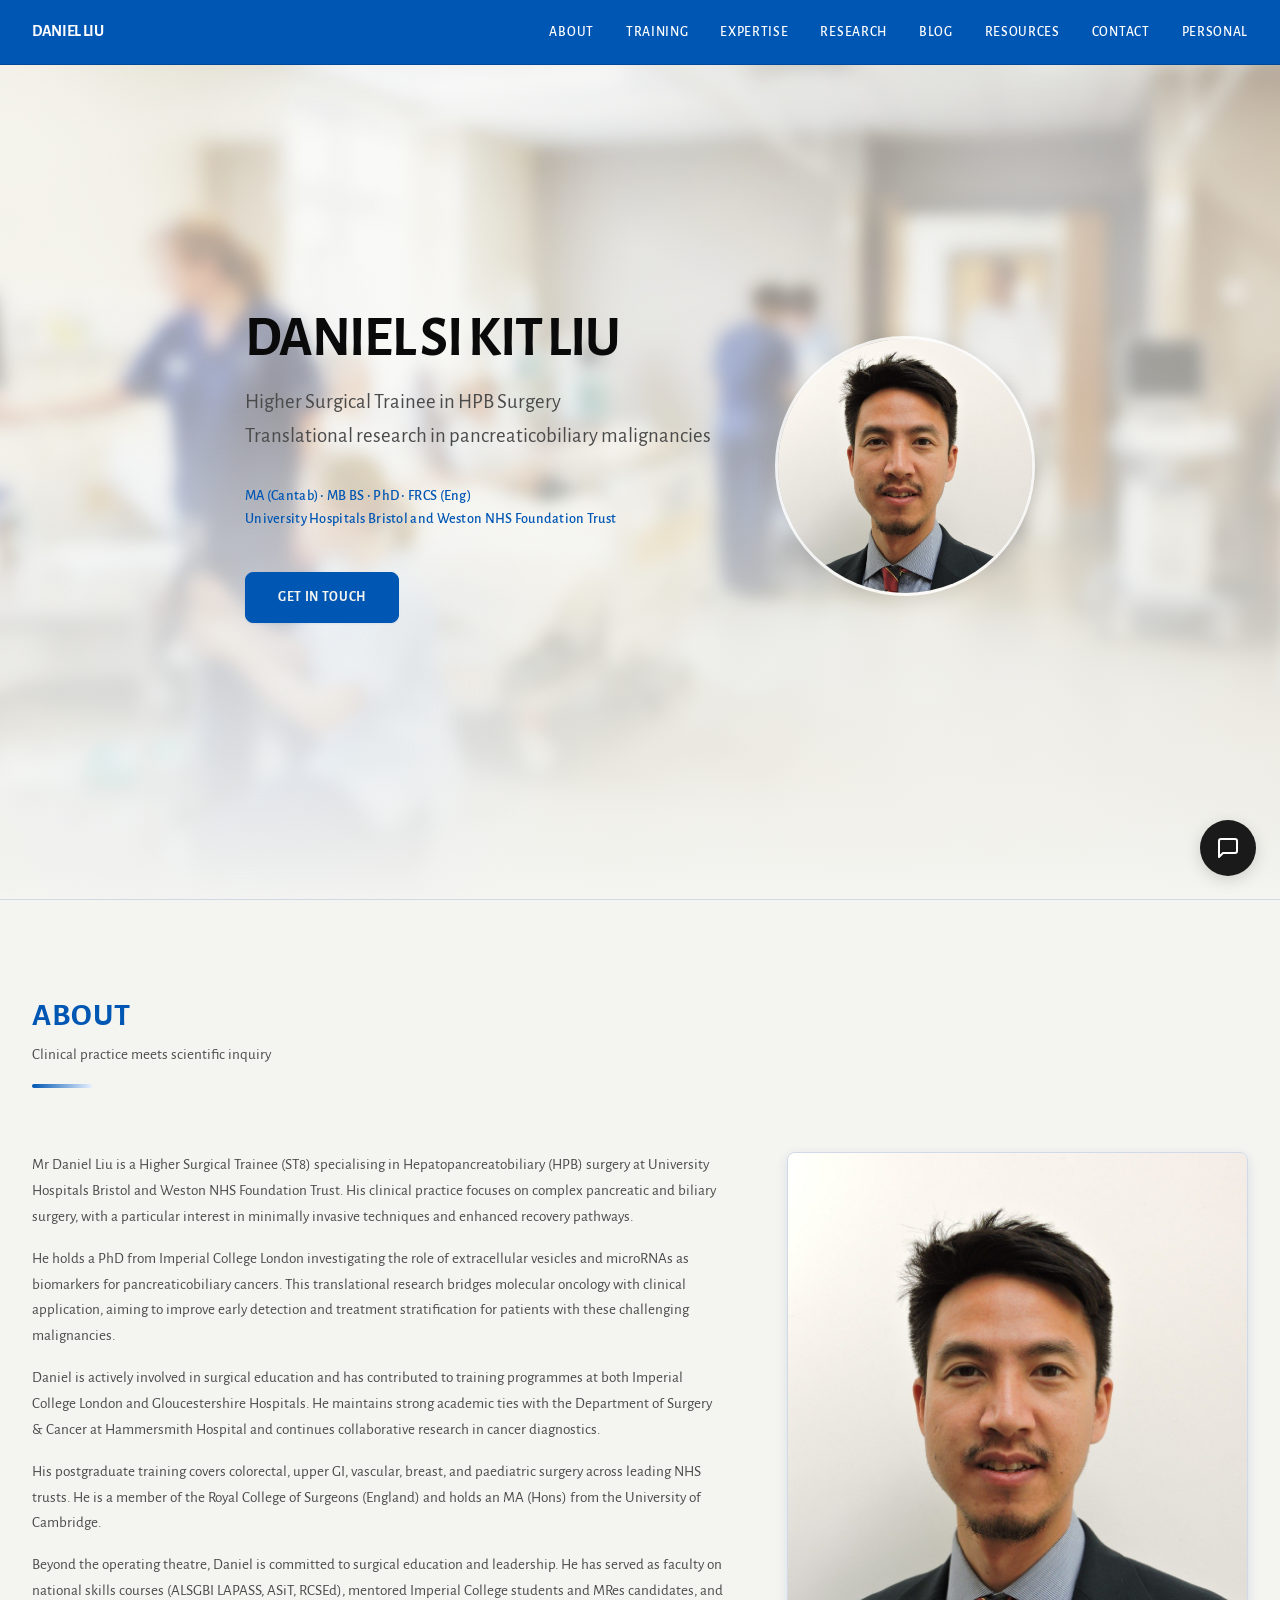
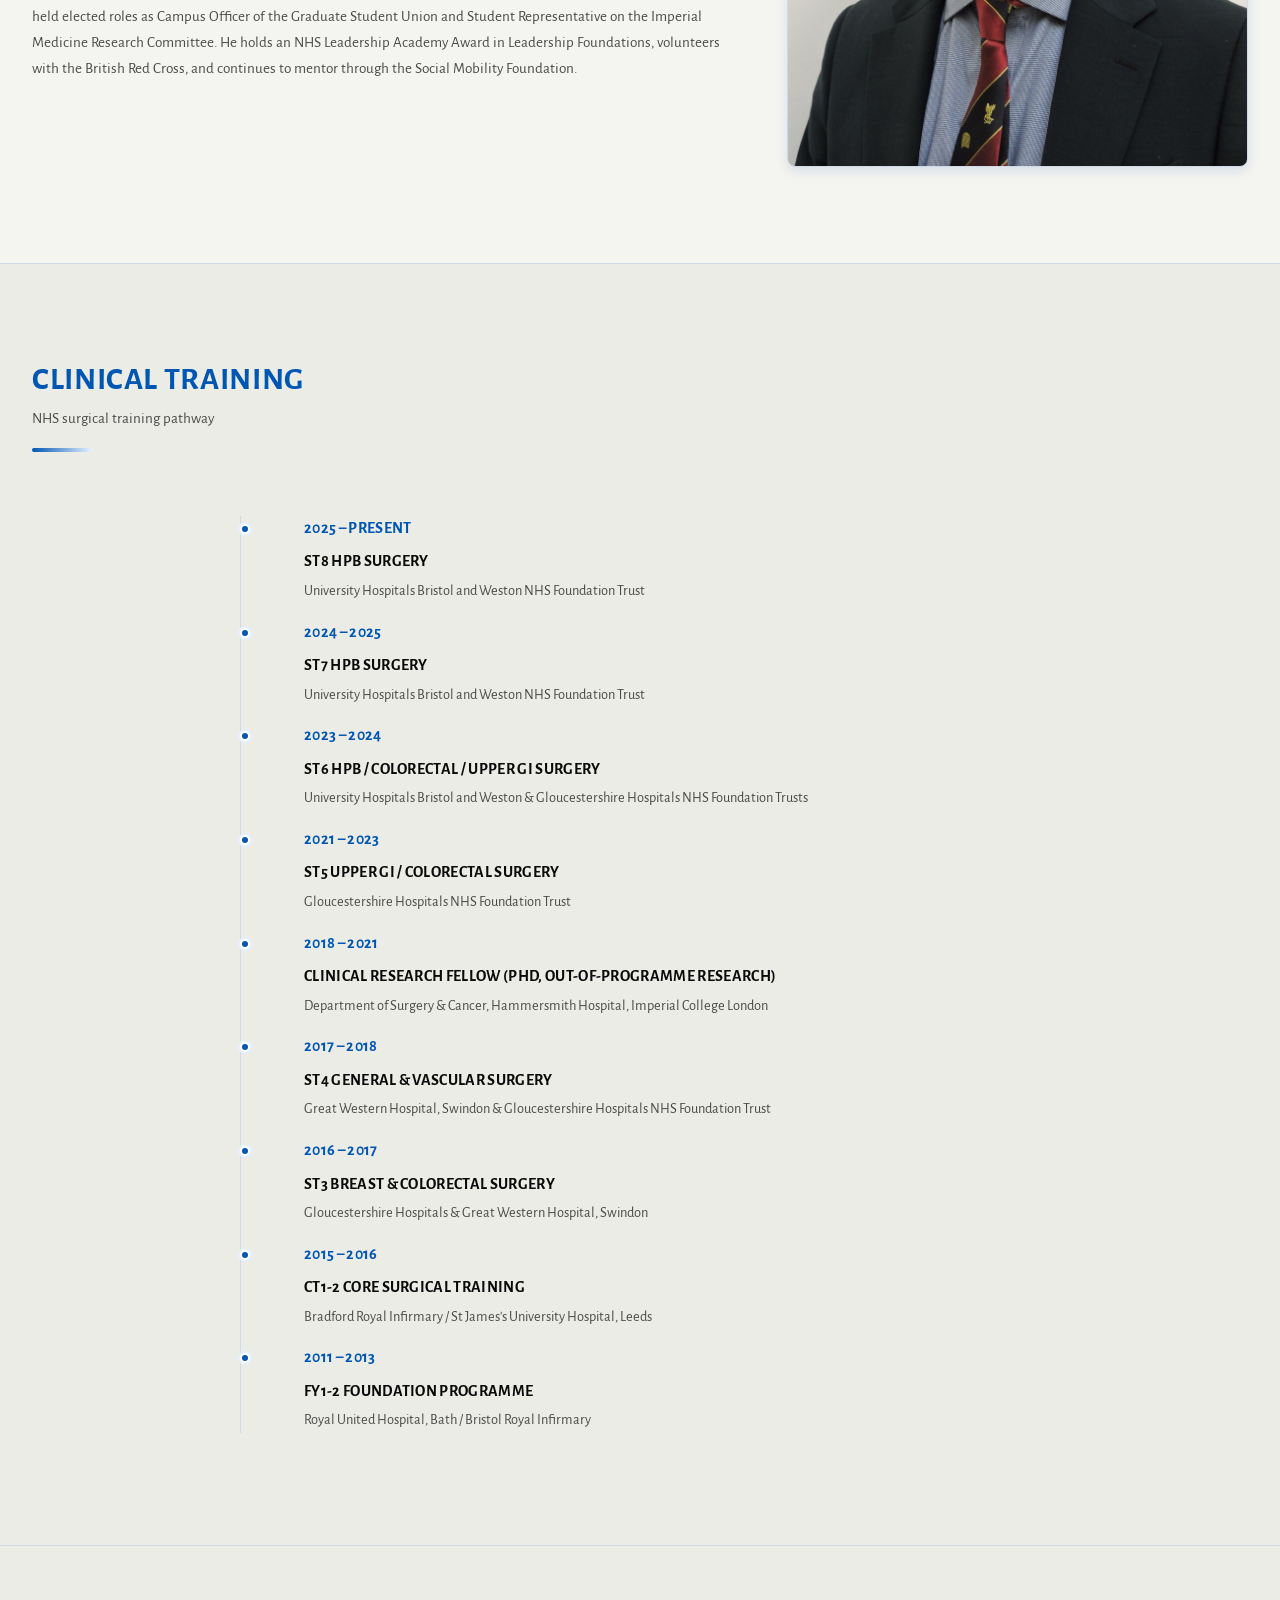
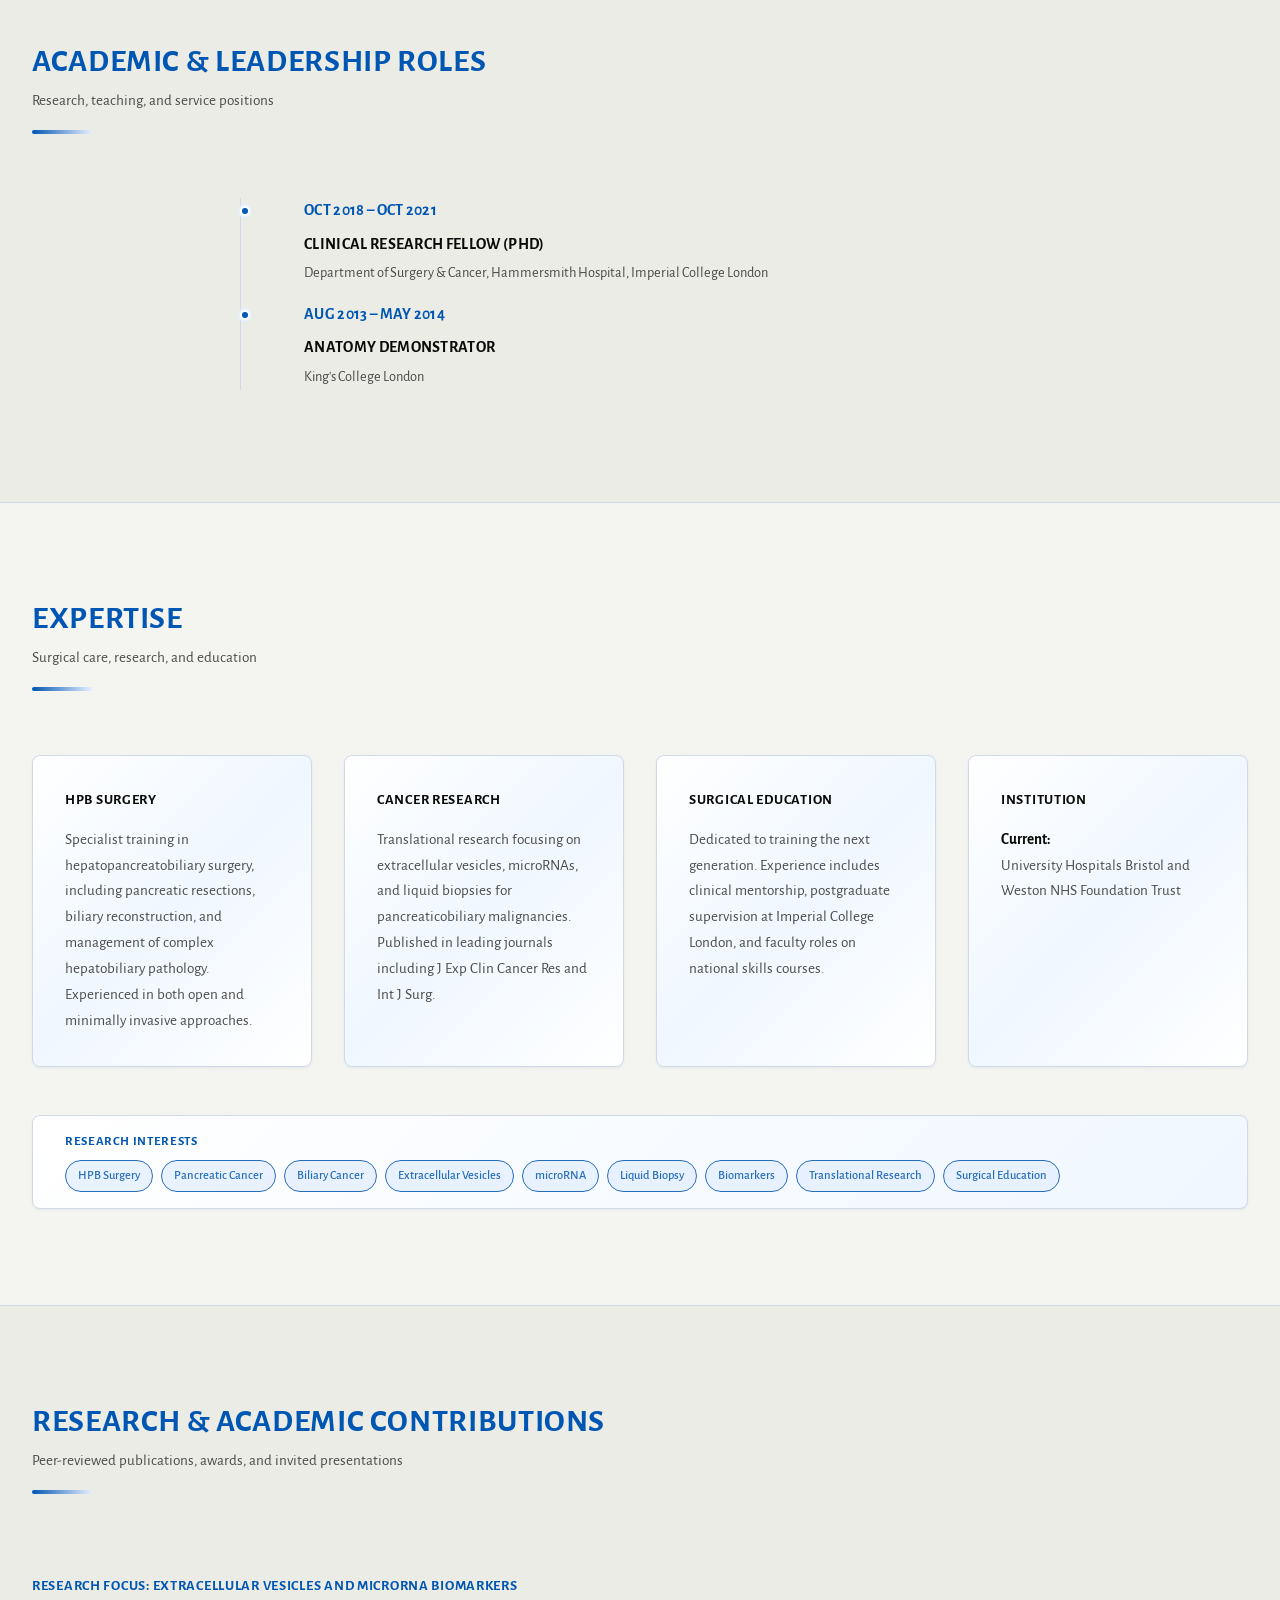
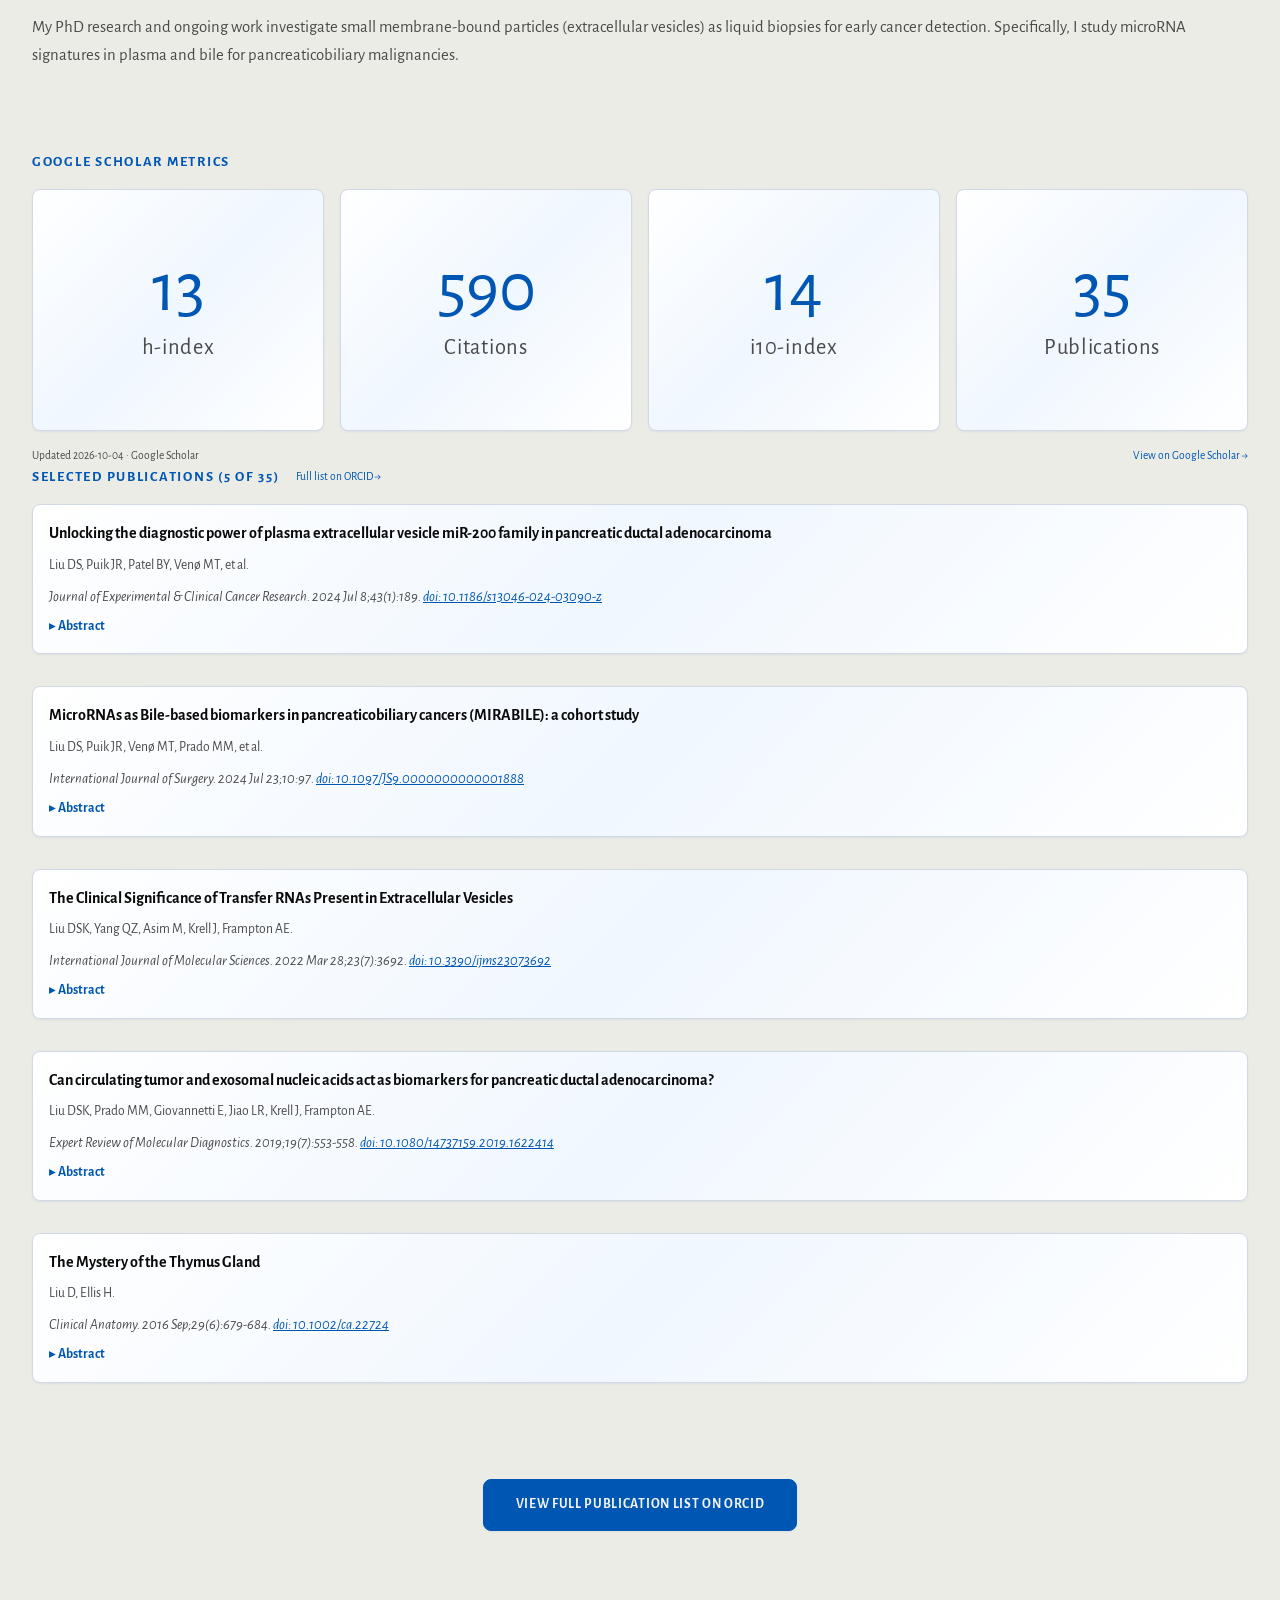
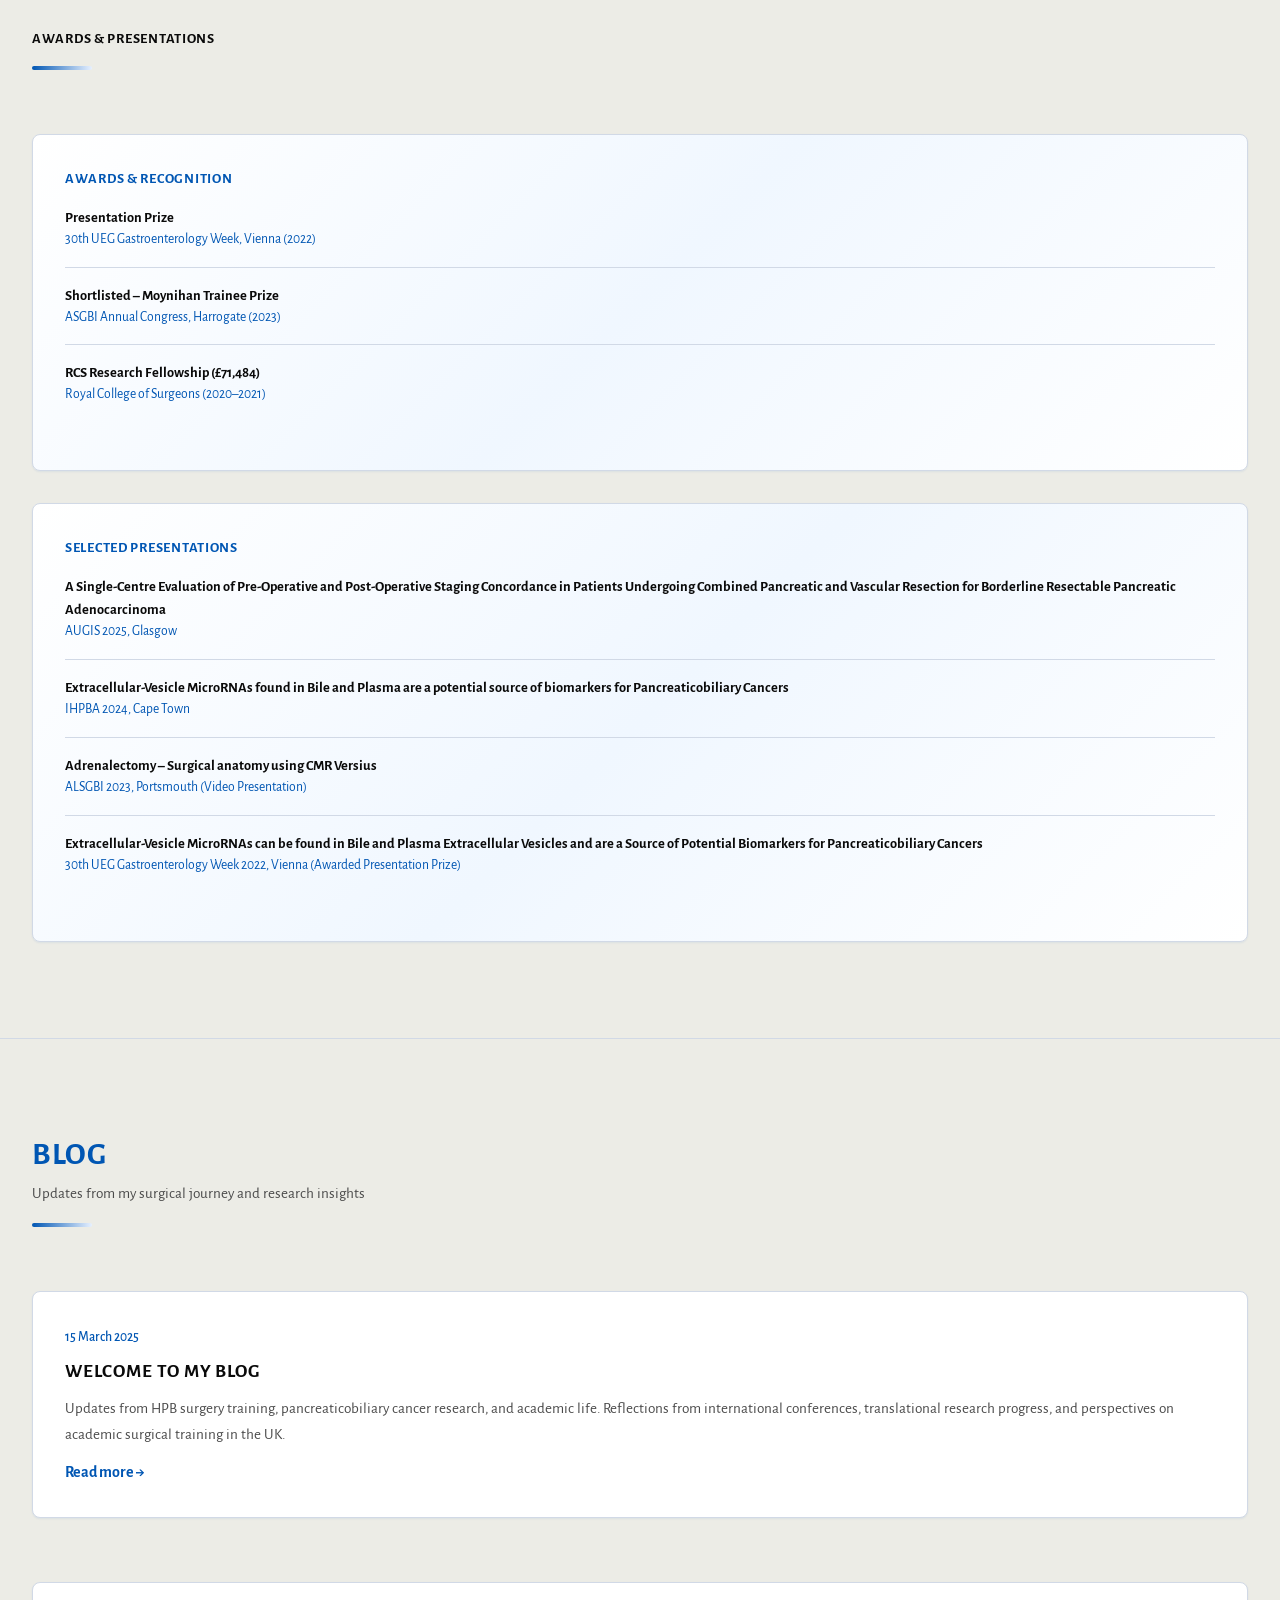
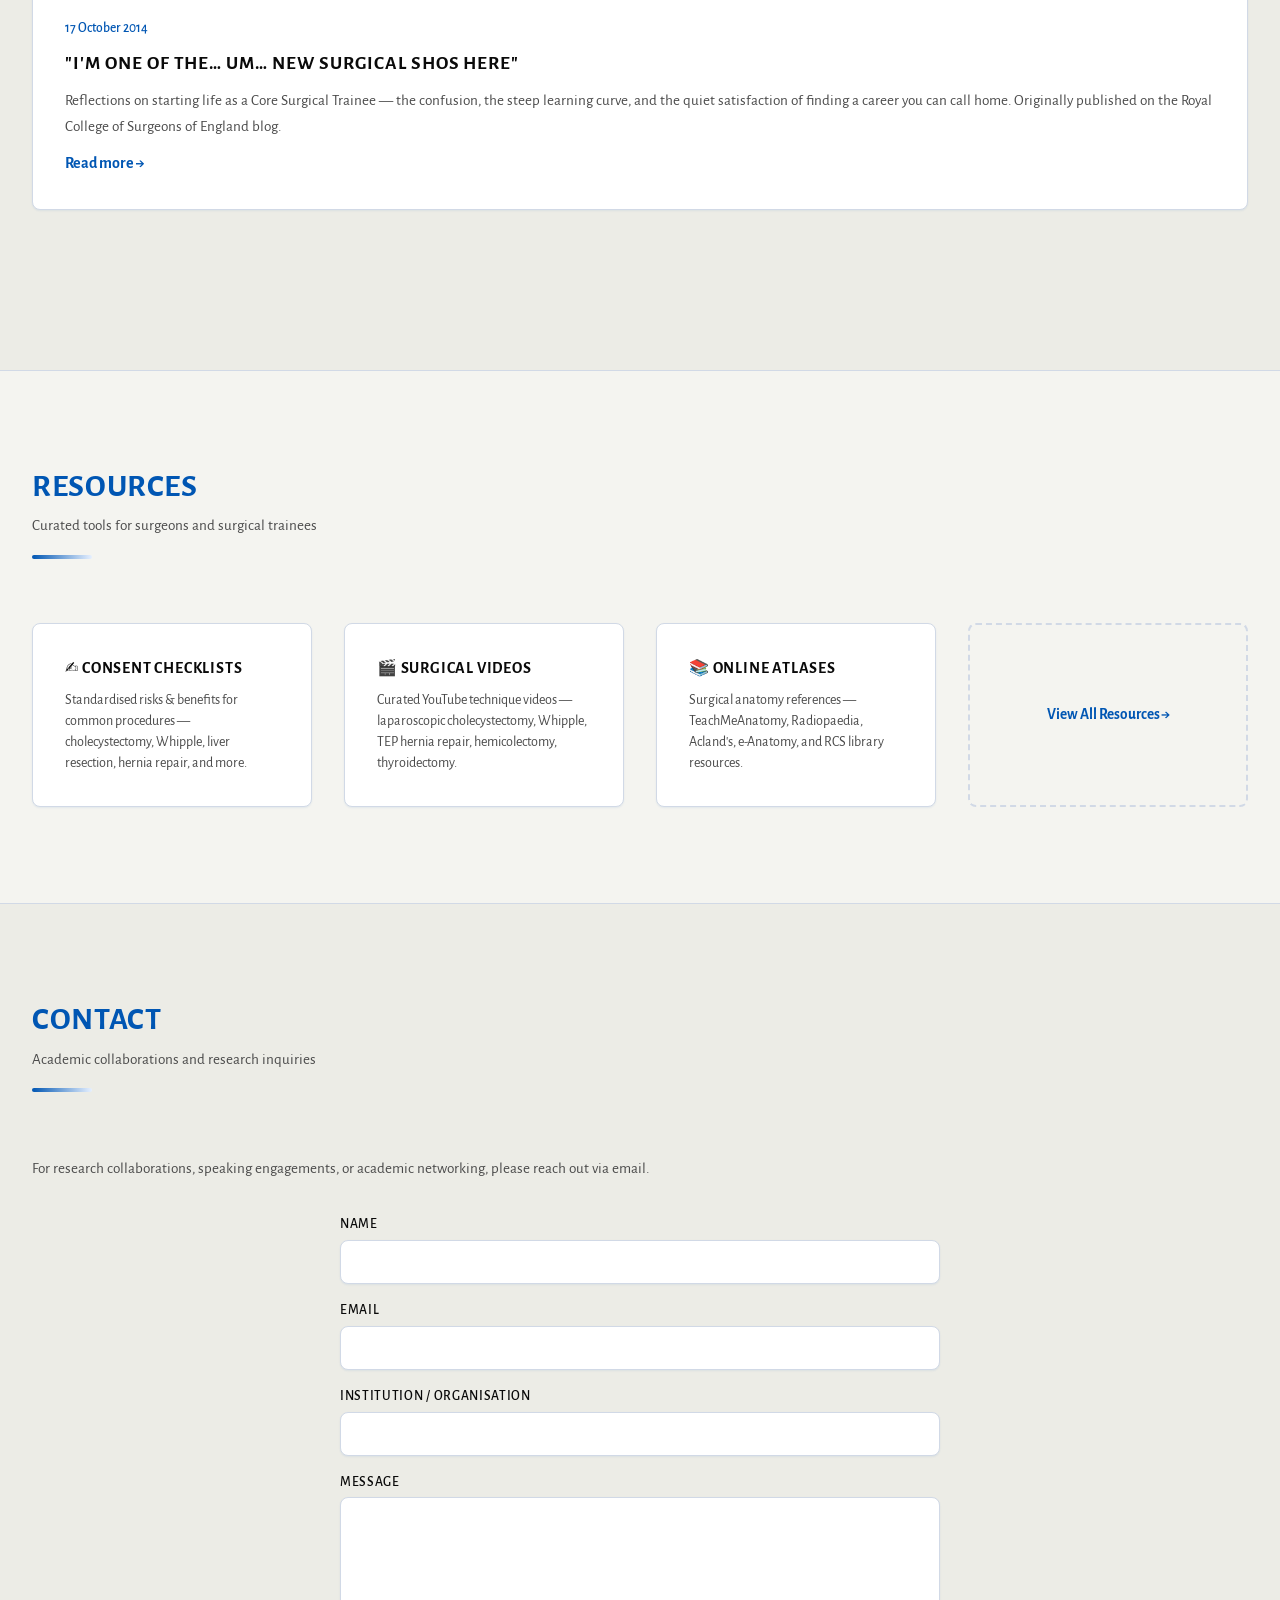
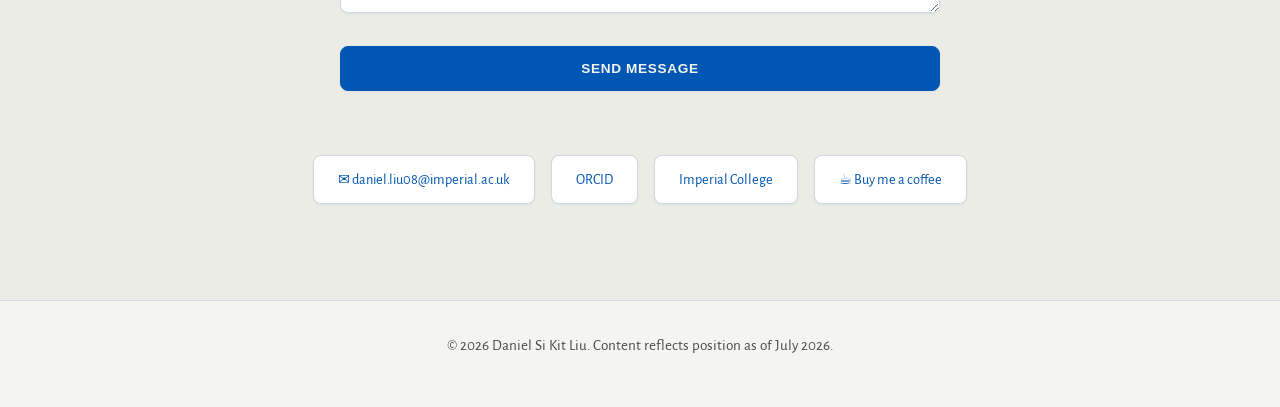
==== commit da9ea9b1: "style(nav): header background matches accent blue (buttons); white text" ====
--- a/index.html
+++ b/index.html
@@ -80,9 +80,9 @@
       --max-width: 1400px;
       --spacing-lg: 4rem;
       --spacing-xl: 6rem;
-      --header-bg: #a9d6b8;
+      --header-bg: var(--accent);
       --header-fg: #ffffff;
-      --header-border: #93c4a4;
+      --header-border: rgba(0,0,0,0.15);
     }
 
     /* Typography */
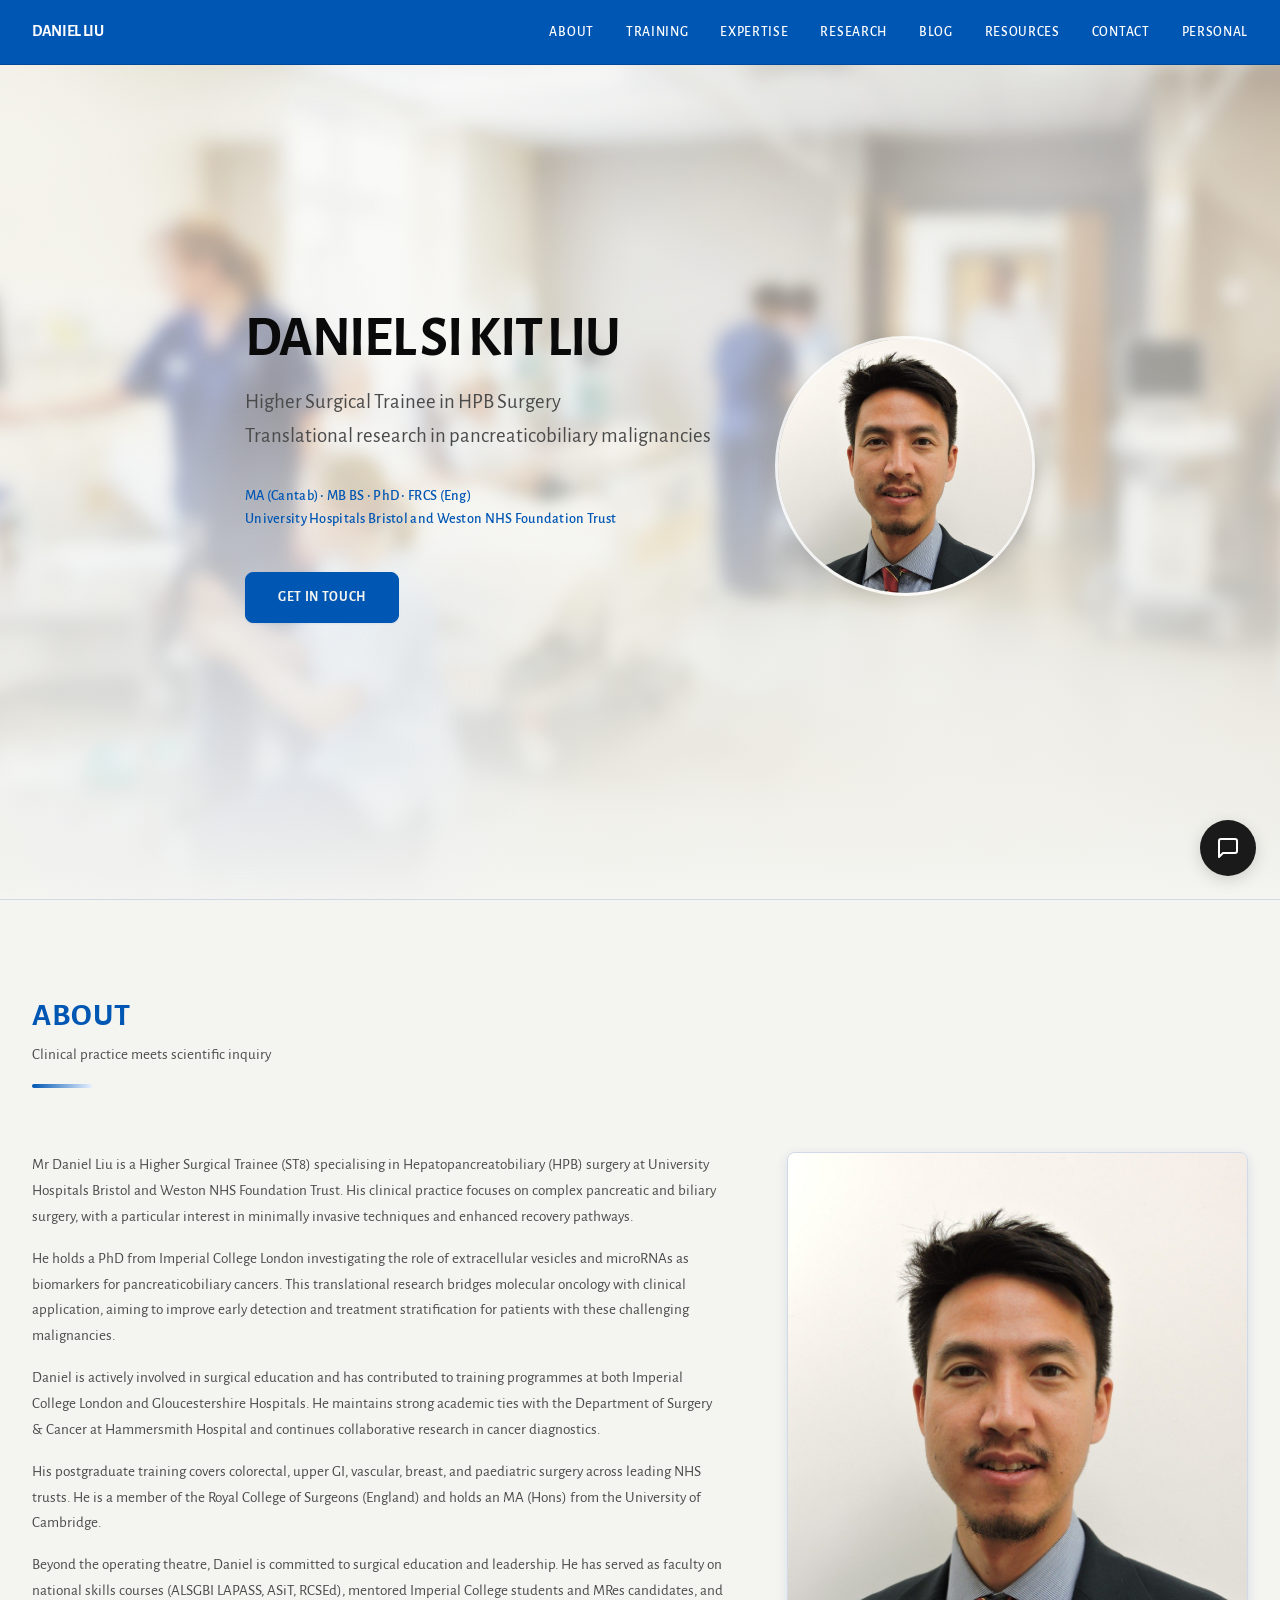
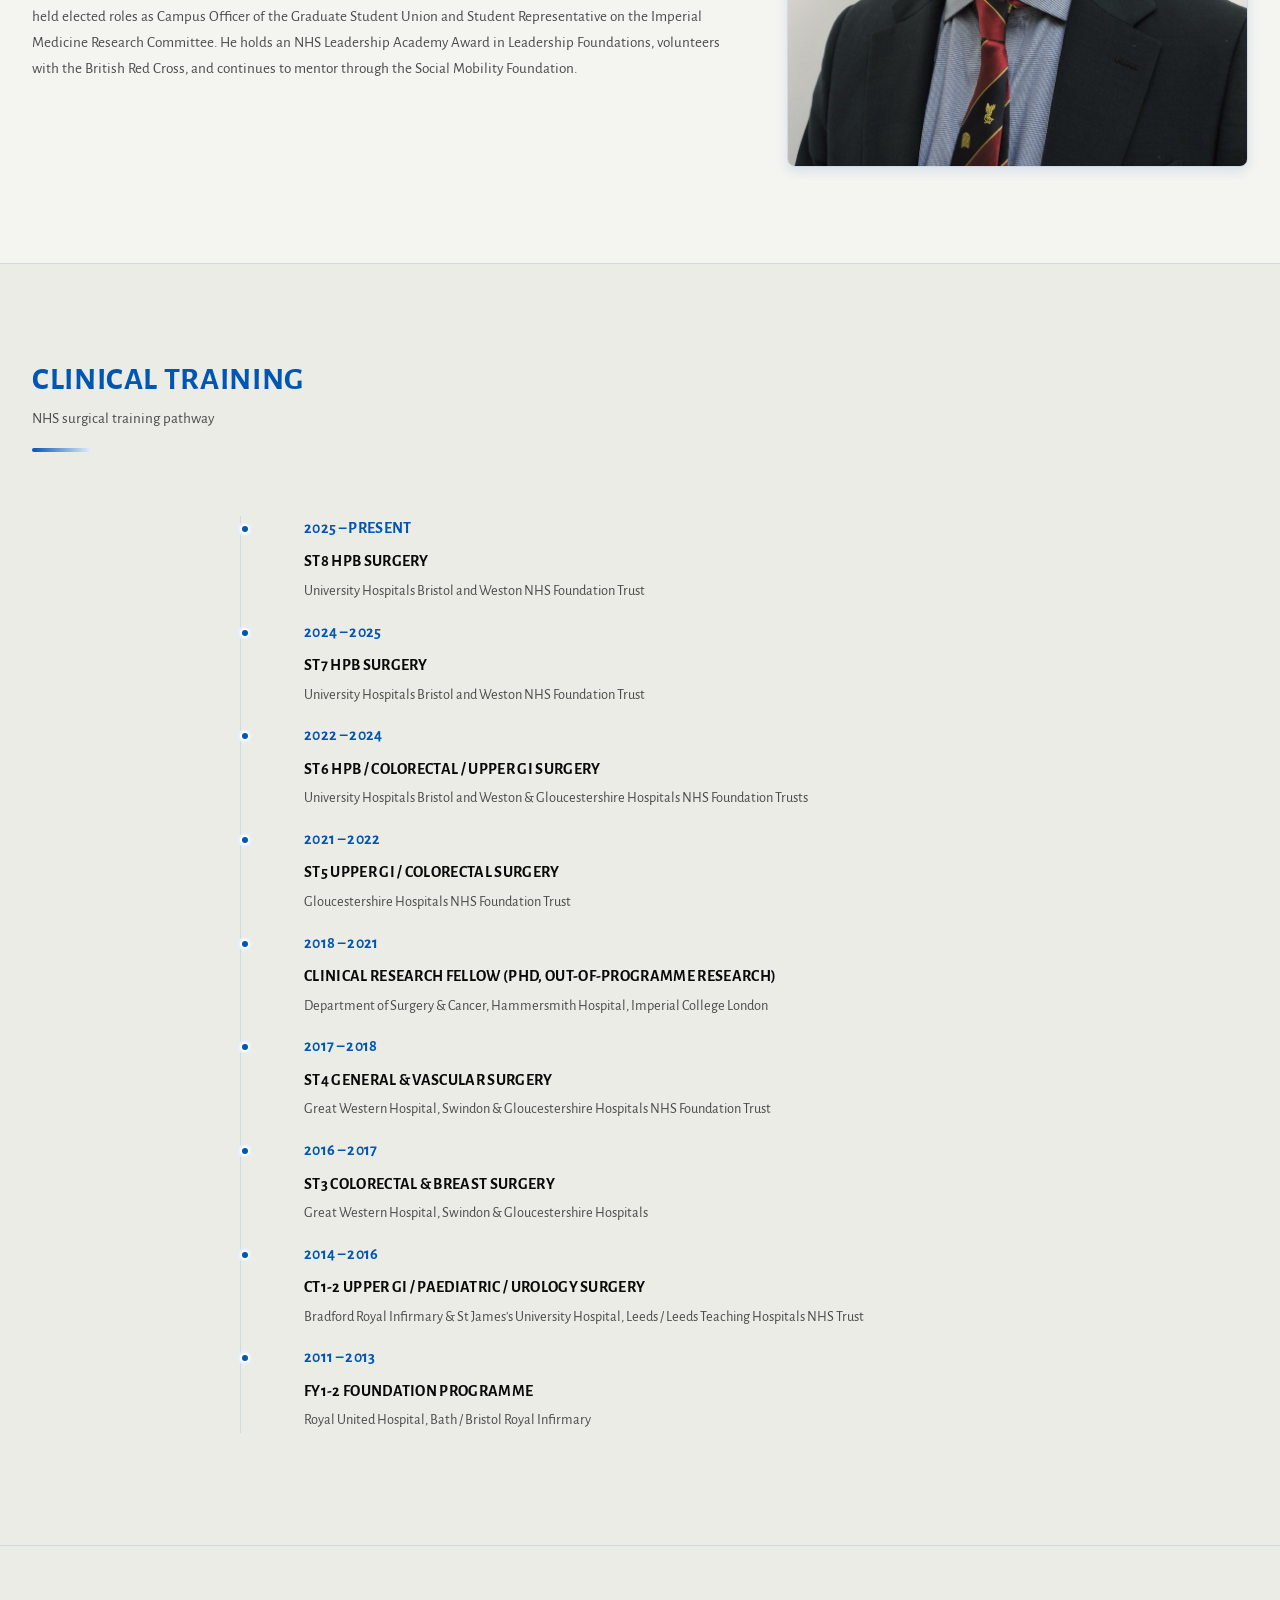
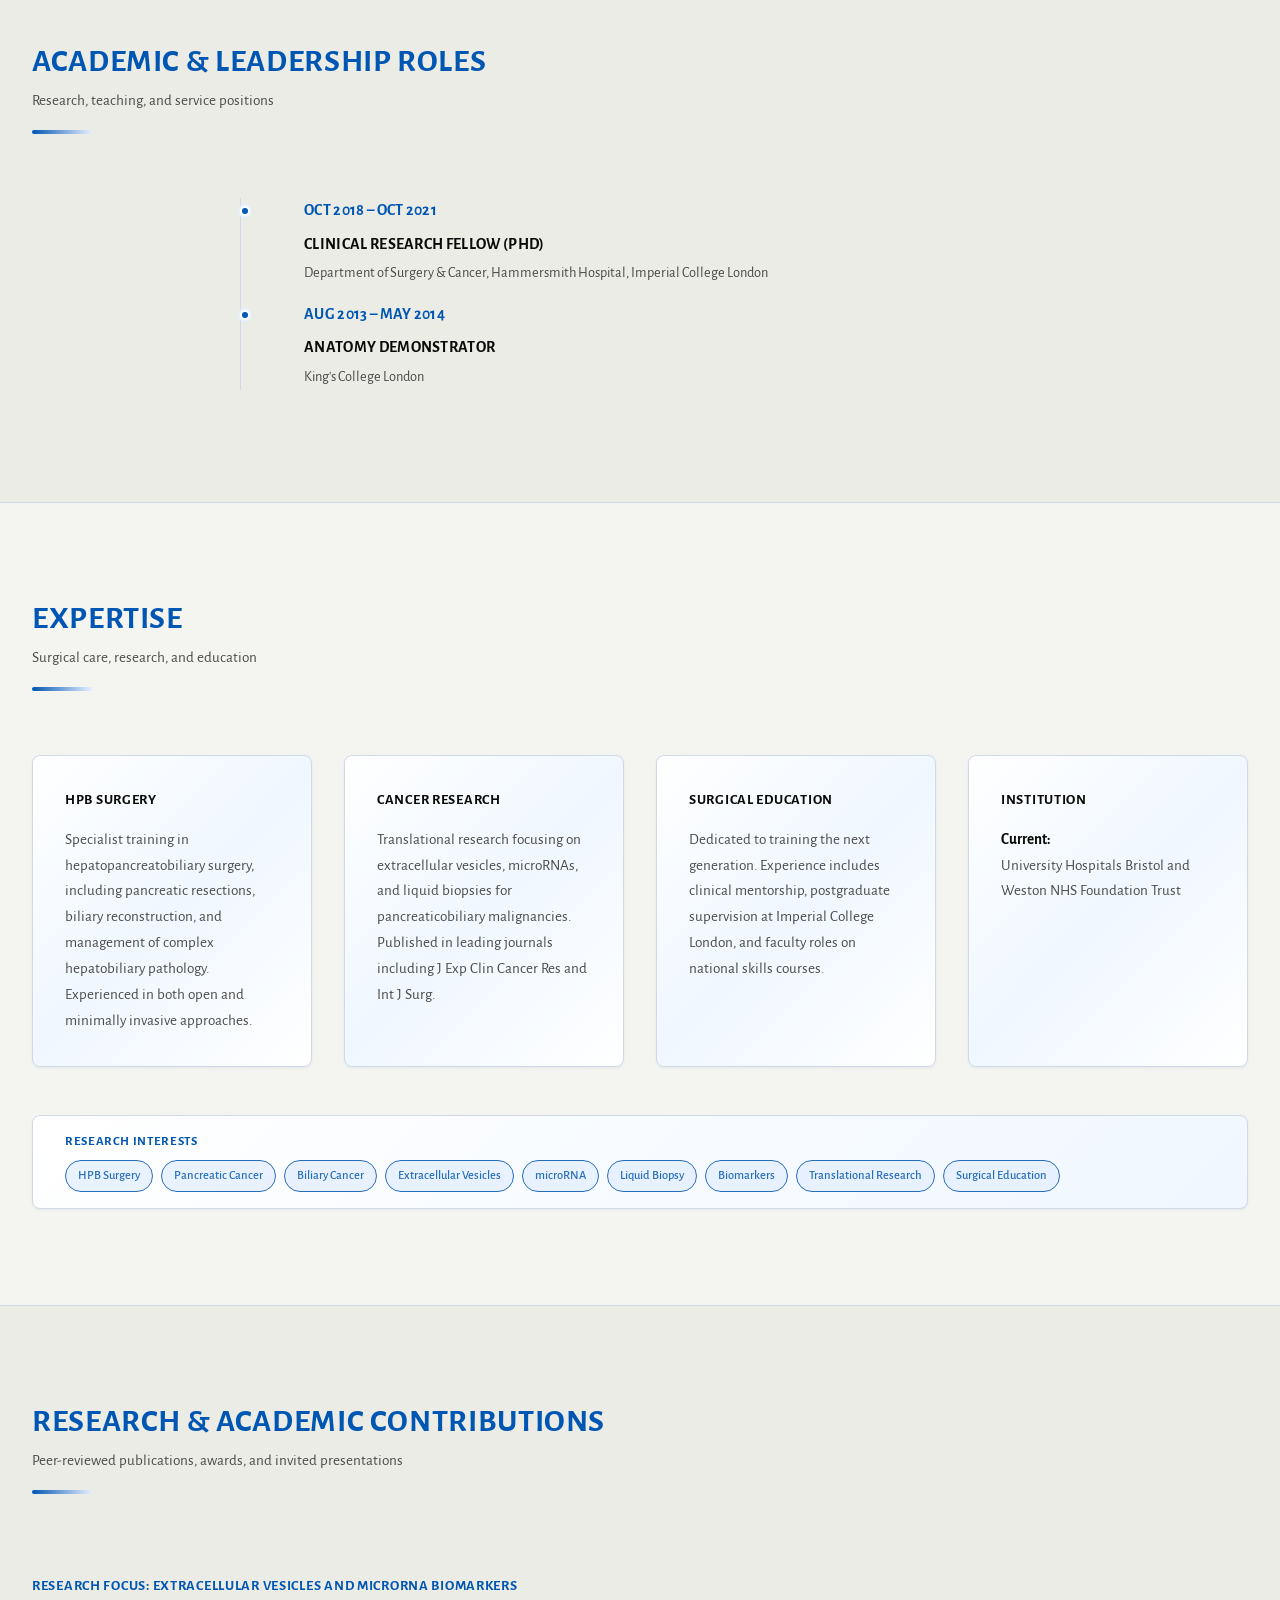
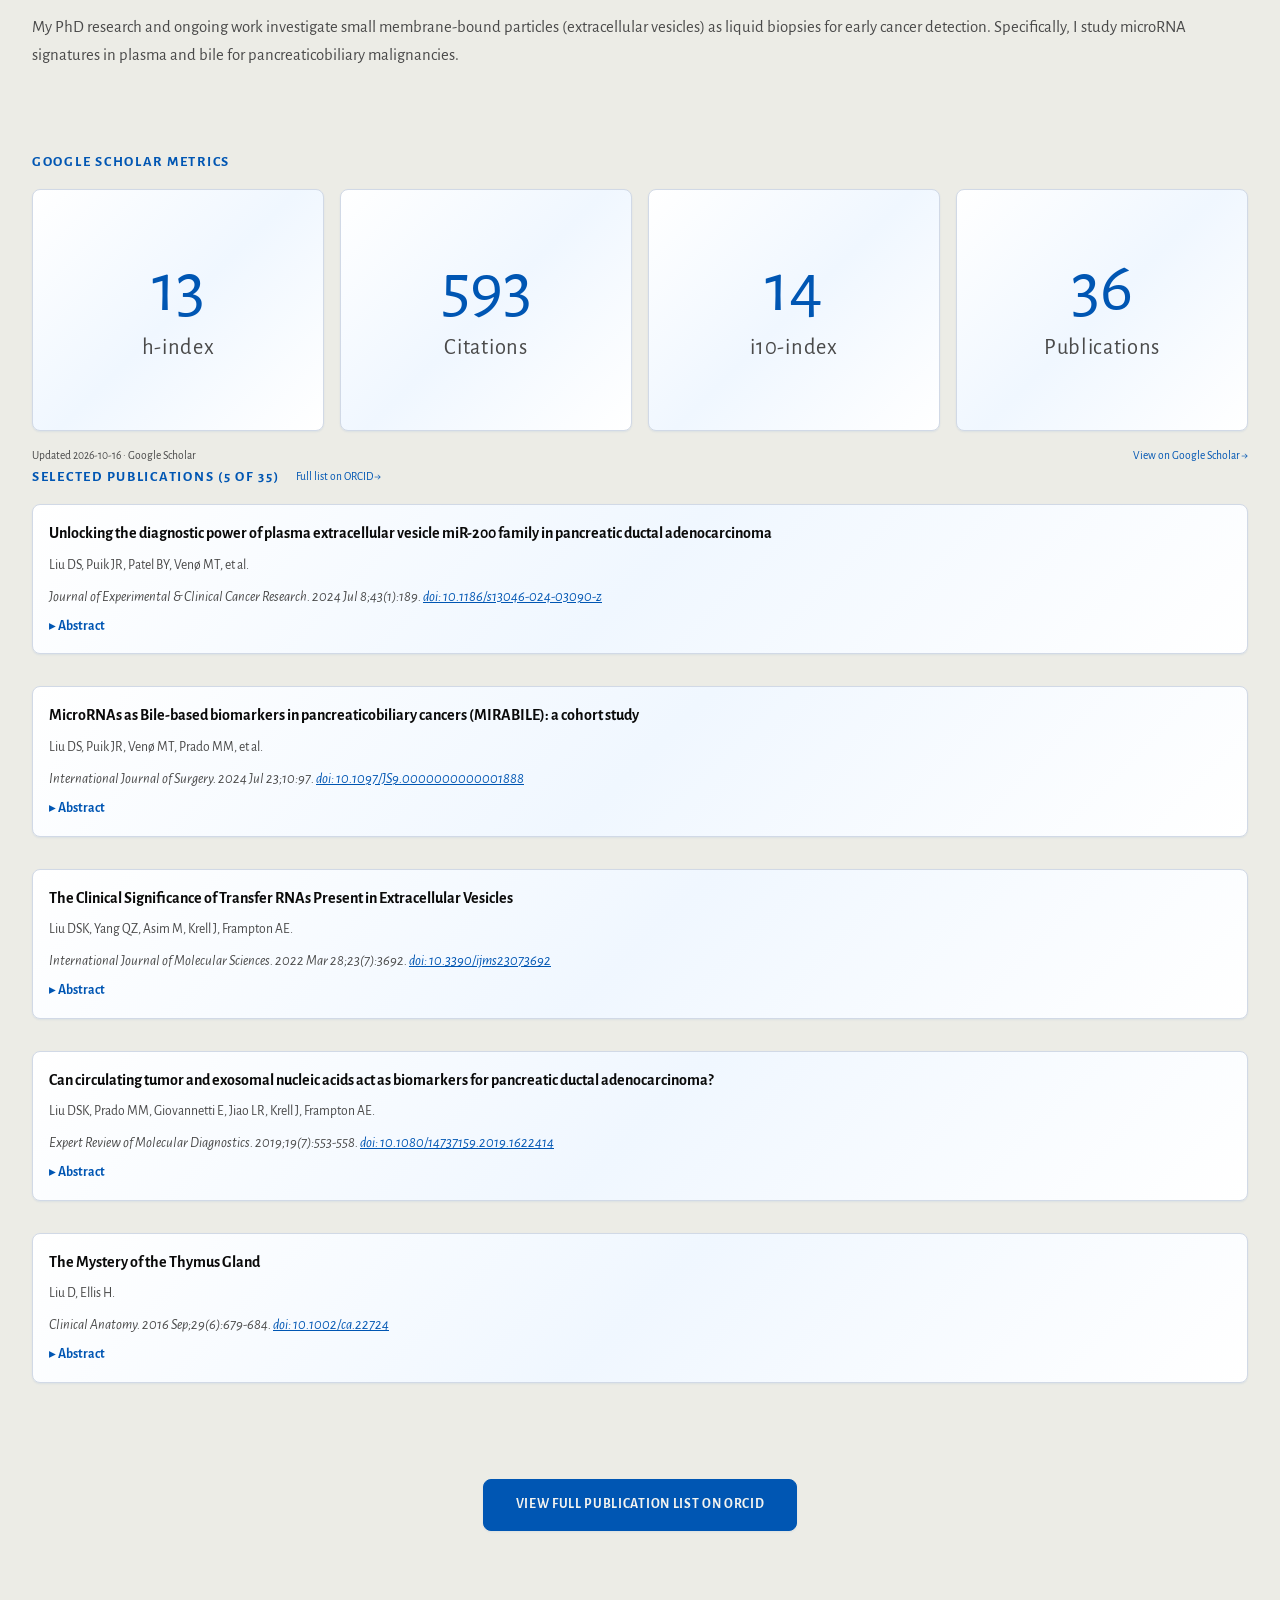
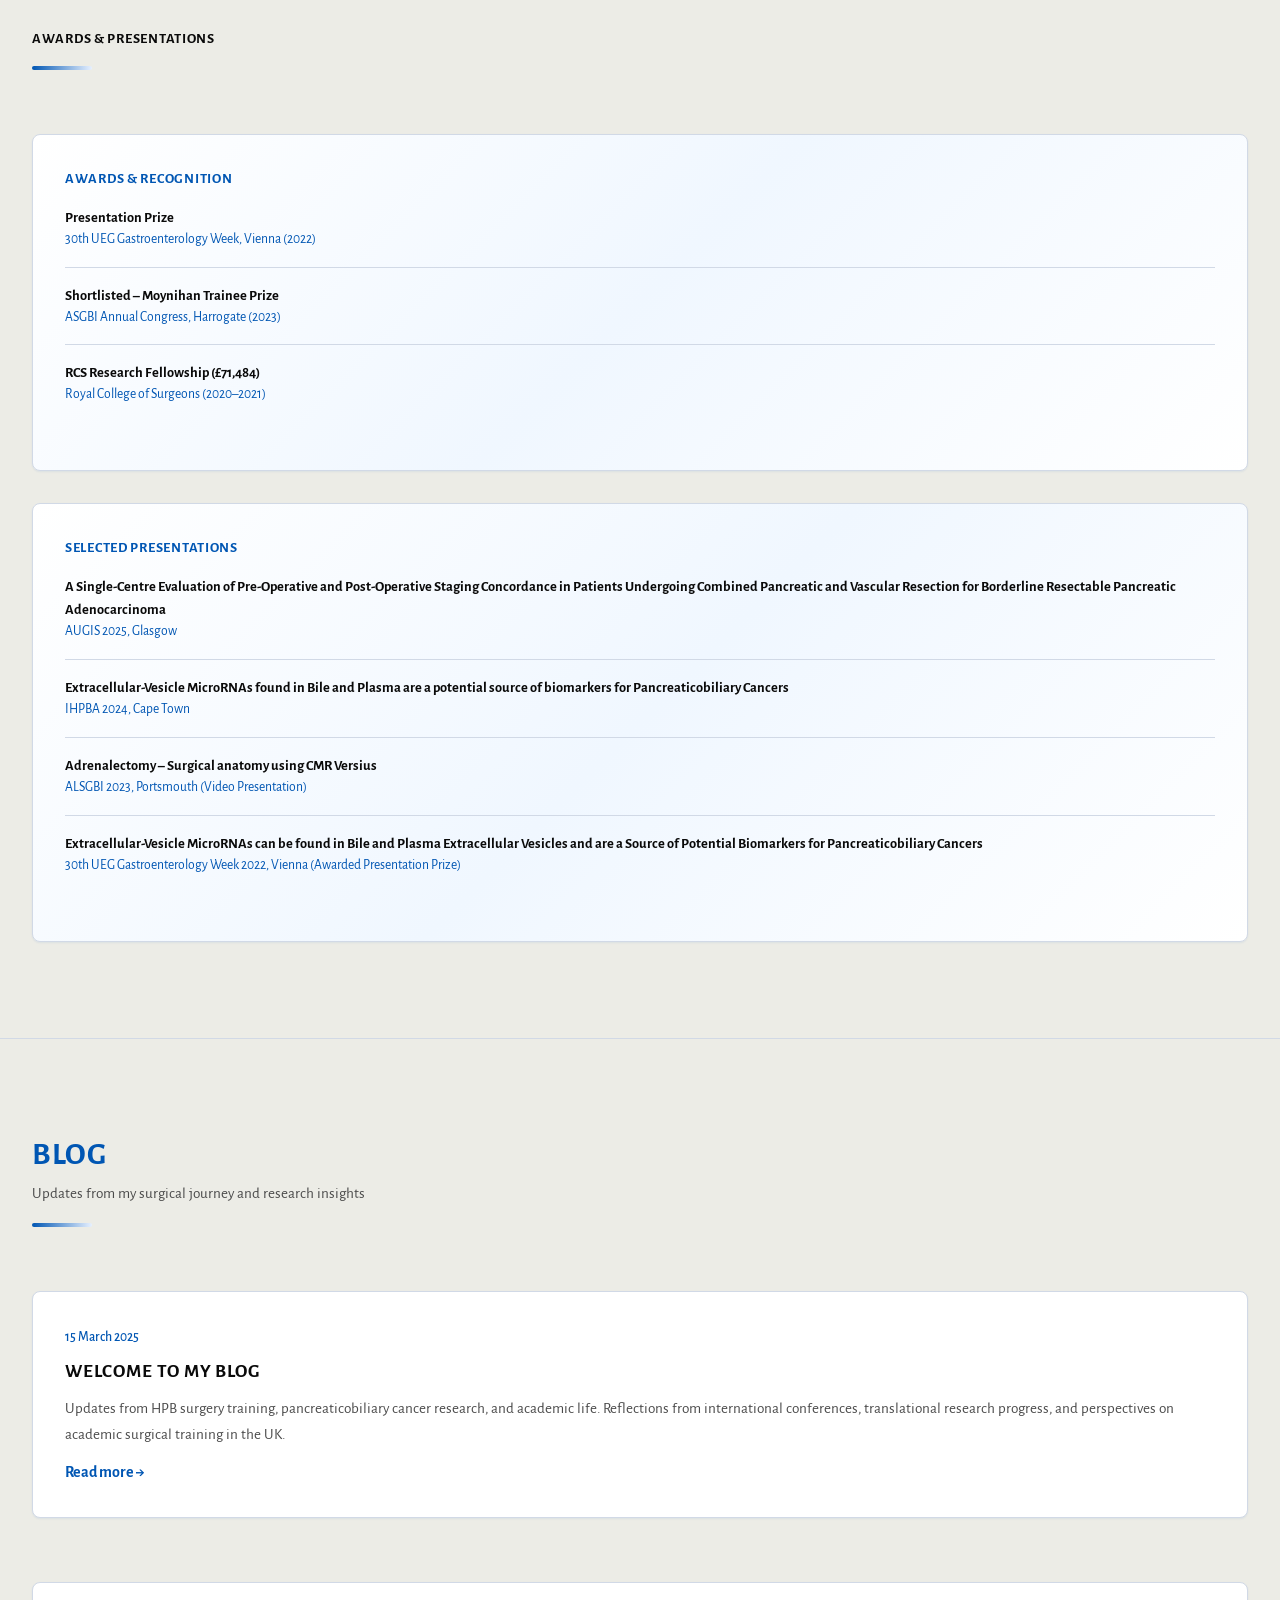
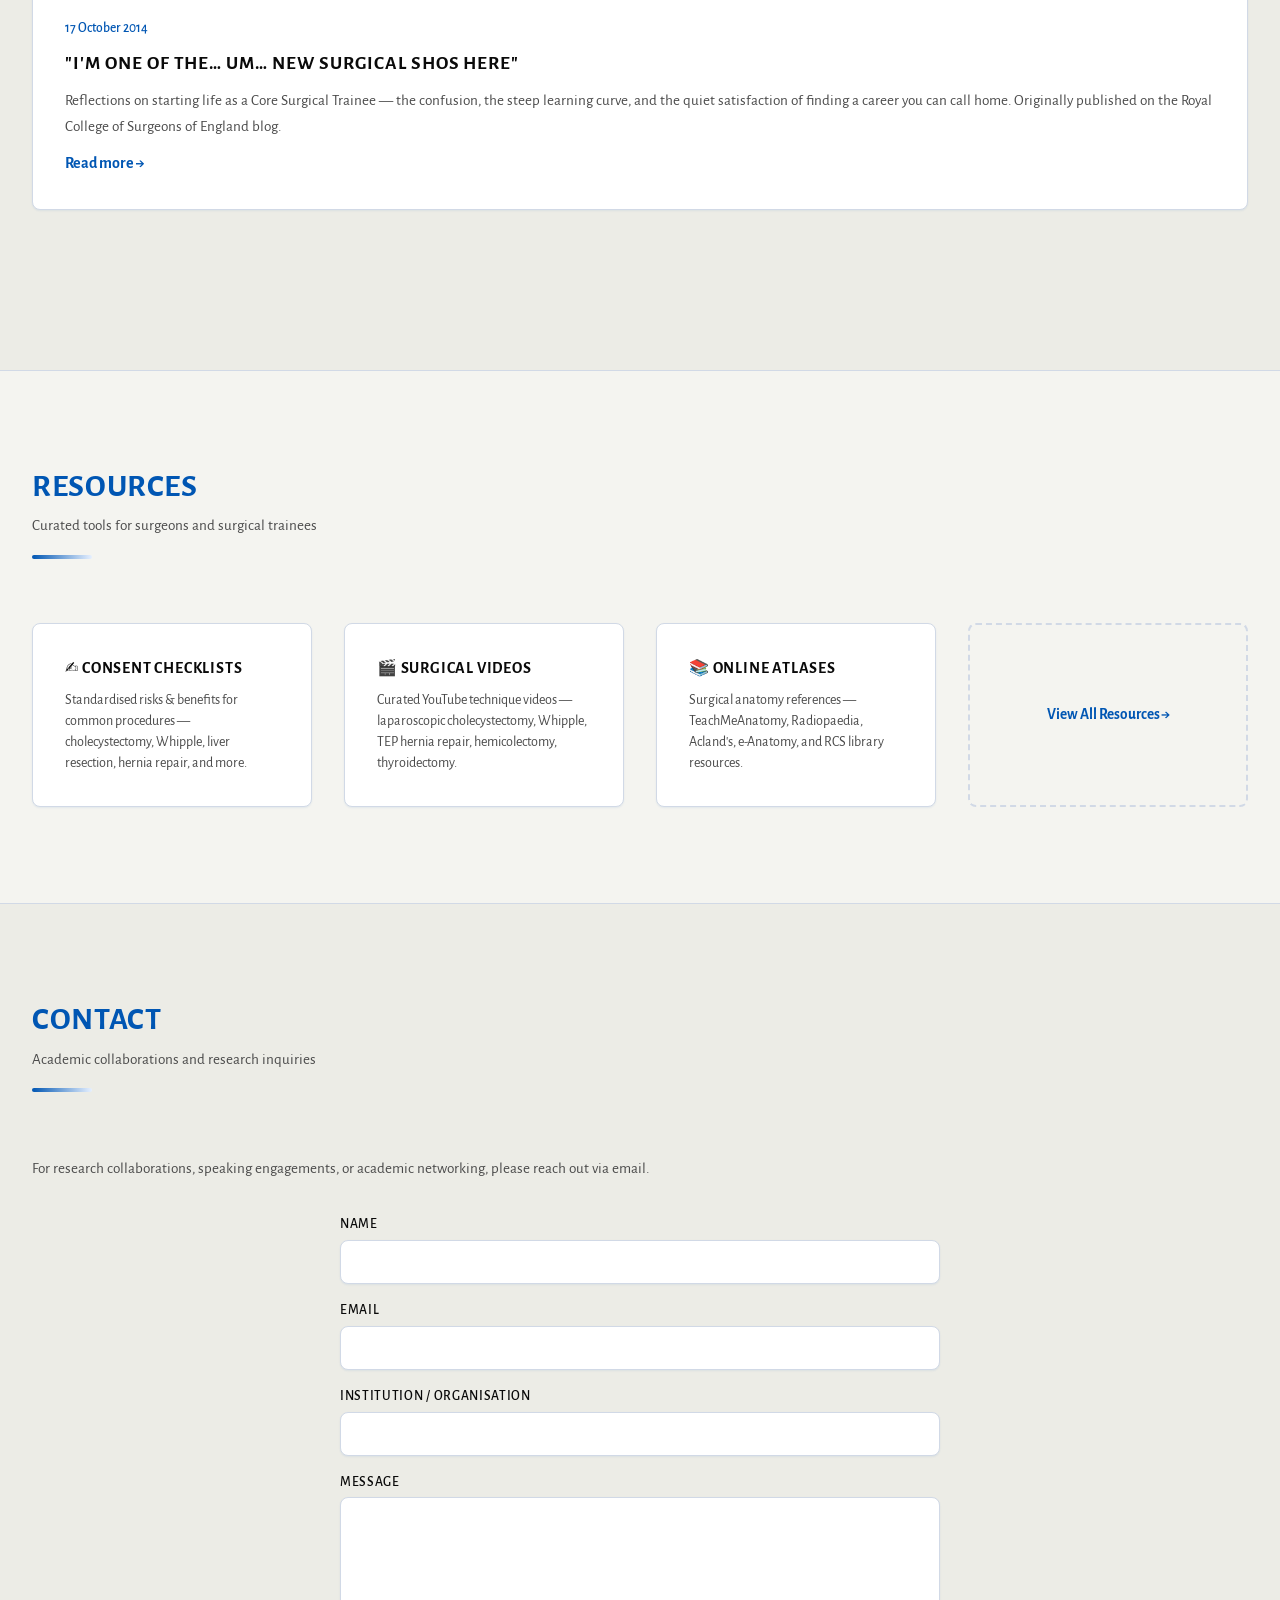
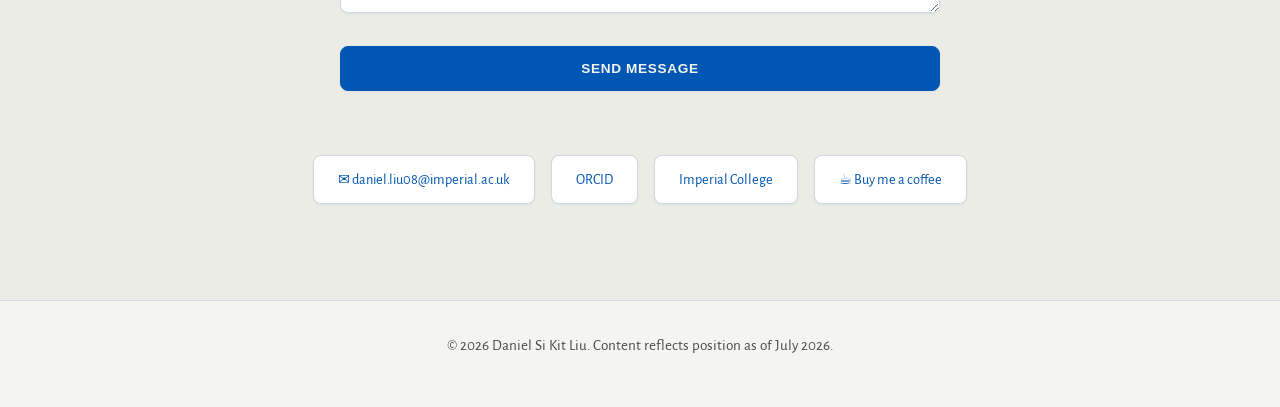
==== commit 44e0b96f: "content(training): align clinical training timeline with updated 2026 CV - ST6 block corrected to 20" ====
--- a/index.html
+++ b/index.html
@@ -976,14 +976,14 @@
             </div>
           </div>
           <div class="timeline-item">
-            <div class="timeline-date">2023 – 2024</div>
+            <div class="timeline-date">2022 – 2024</div>
             <div class="timeline-content">
               <h3>ST6 HPB / Colorectal / Upper GI Surgery</h3>
               <p>University Hospitals Bristol and Weston &amp; Gloucestershire Hospitals NHS Foundation Trusts</p>
             </div>
           </div>
           <div class="timeline-item">
-            <div class="timeline-date">2021 – 2023</div>
+            <div class="timeline-date">2021 – 2022</div>
             <div class="timeline-content">
               <h3>ST5 Upper GI / Colorectal Surgery</h3>
               <p>Gloucestershire Hospitals NHS Foundation Trust</p>
@@ -1006,15 +1006,15 @@
           <div class="timeline-item">
             <div class="timeline-date">2016 – 2017</div>
             <div class="timeline-content">
-              <h3>ST3 Breast &amp; Colorectal Surgery</h3>
-              <p>Gloucestershire Hospitals &amp; Great Western Hospital, Swindon</p>
+              <h3>ST3 Colorectal &amp; Breast Surgery</h3>
+              <p>Great Western Hospital, Swindon &amp; Gloucestershire Hospitals</p>
             </div>
           </div>
           <div class="timeline-item">
-            <div class="timeline-date">2015 – 2016</div>
+            <div class="timeline-date">2014 – 2016</div>
             <div class="timeline-content">
-              <h3>CT1-2 Core Surgical Training</h3>
-              <p>Bradford Royal Infirmary / St James's University Hospital, Leeds</p>
+              <h3>CT1-2 Upper GI / Paediatric / Urology Surgery</h3>
+              <p>Bradford Royal Infirmary &amp; St James's University Hospital, Leeds / Leeds Teaching Hospitals NHS Trust</p>
             </div>
           </div>
           <div class="timeline-item">
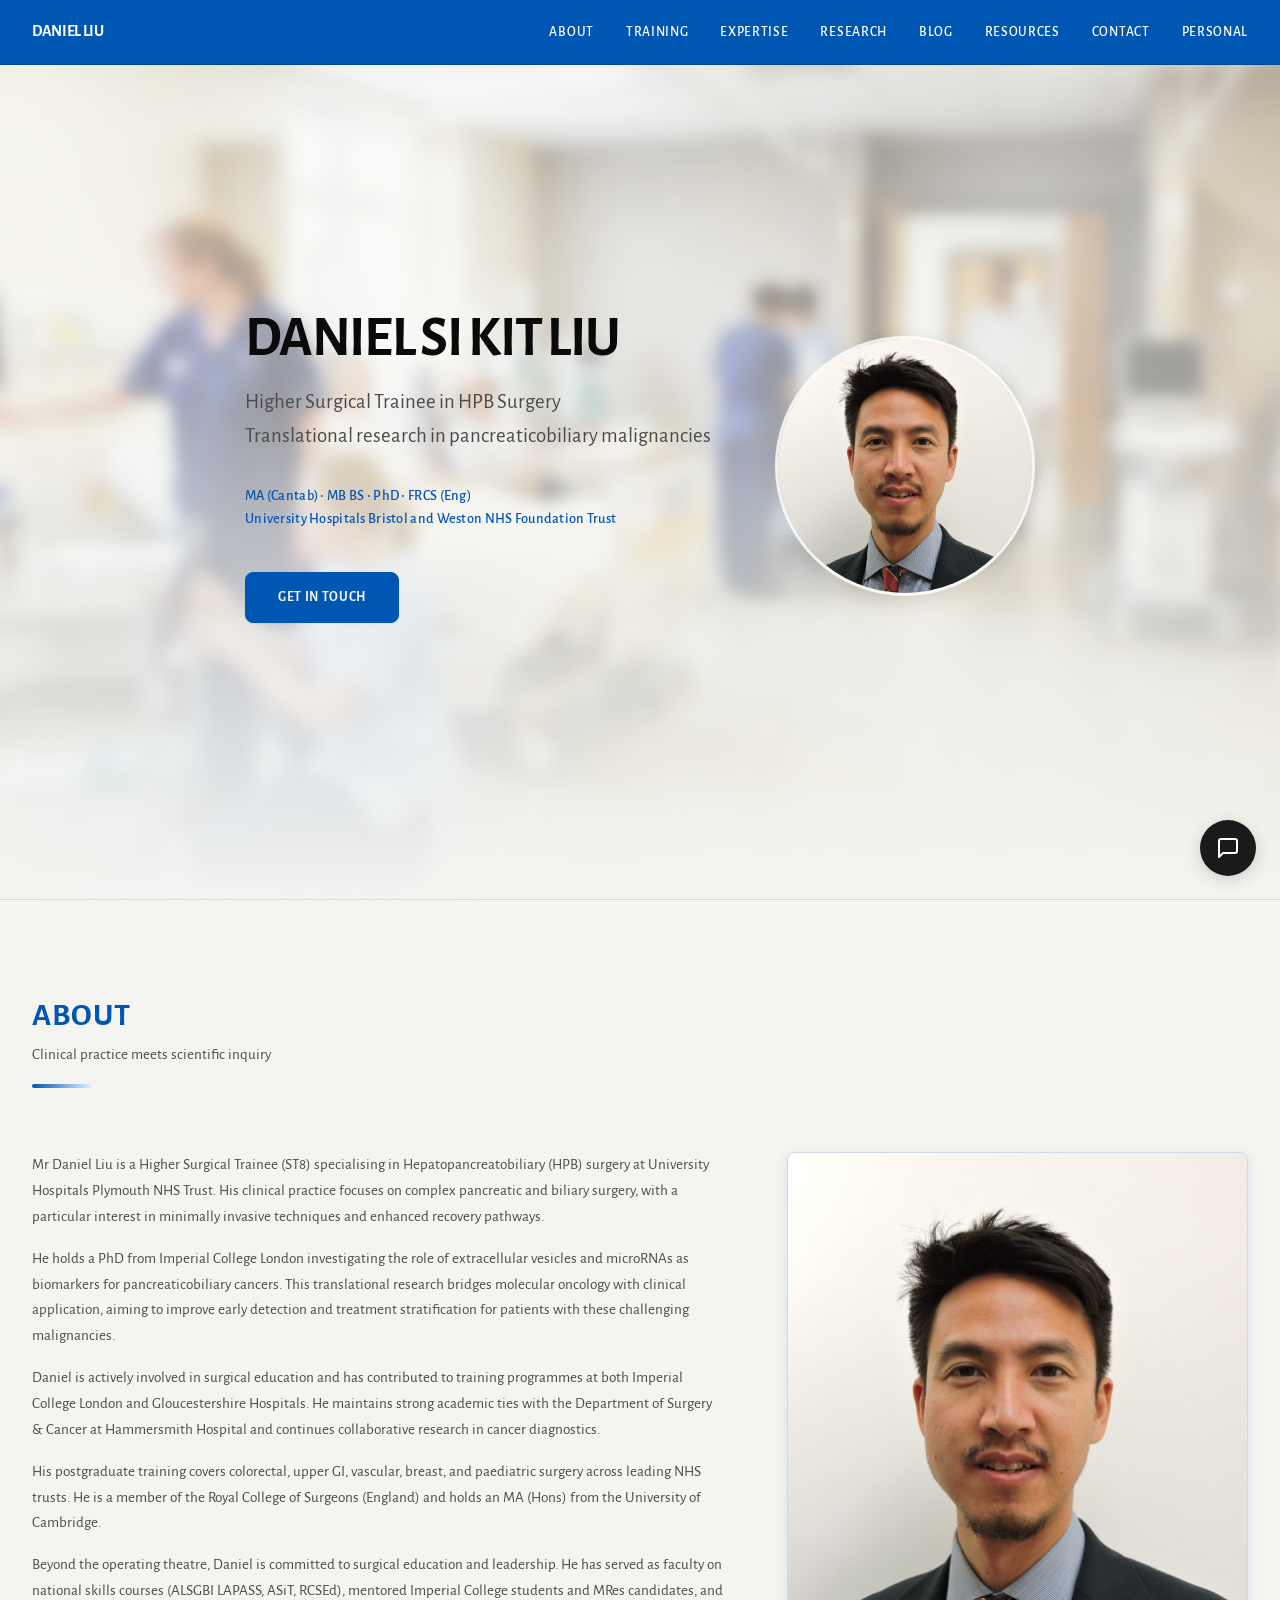
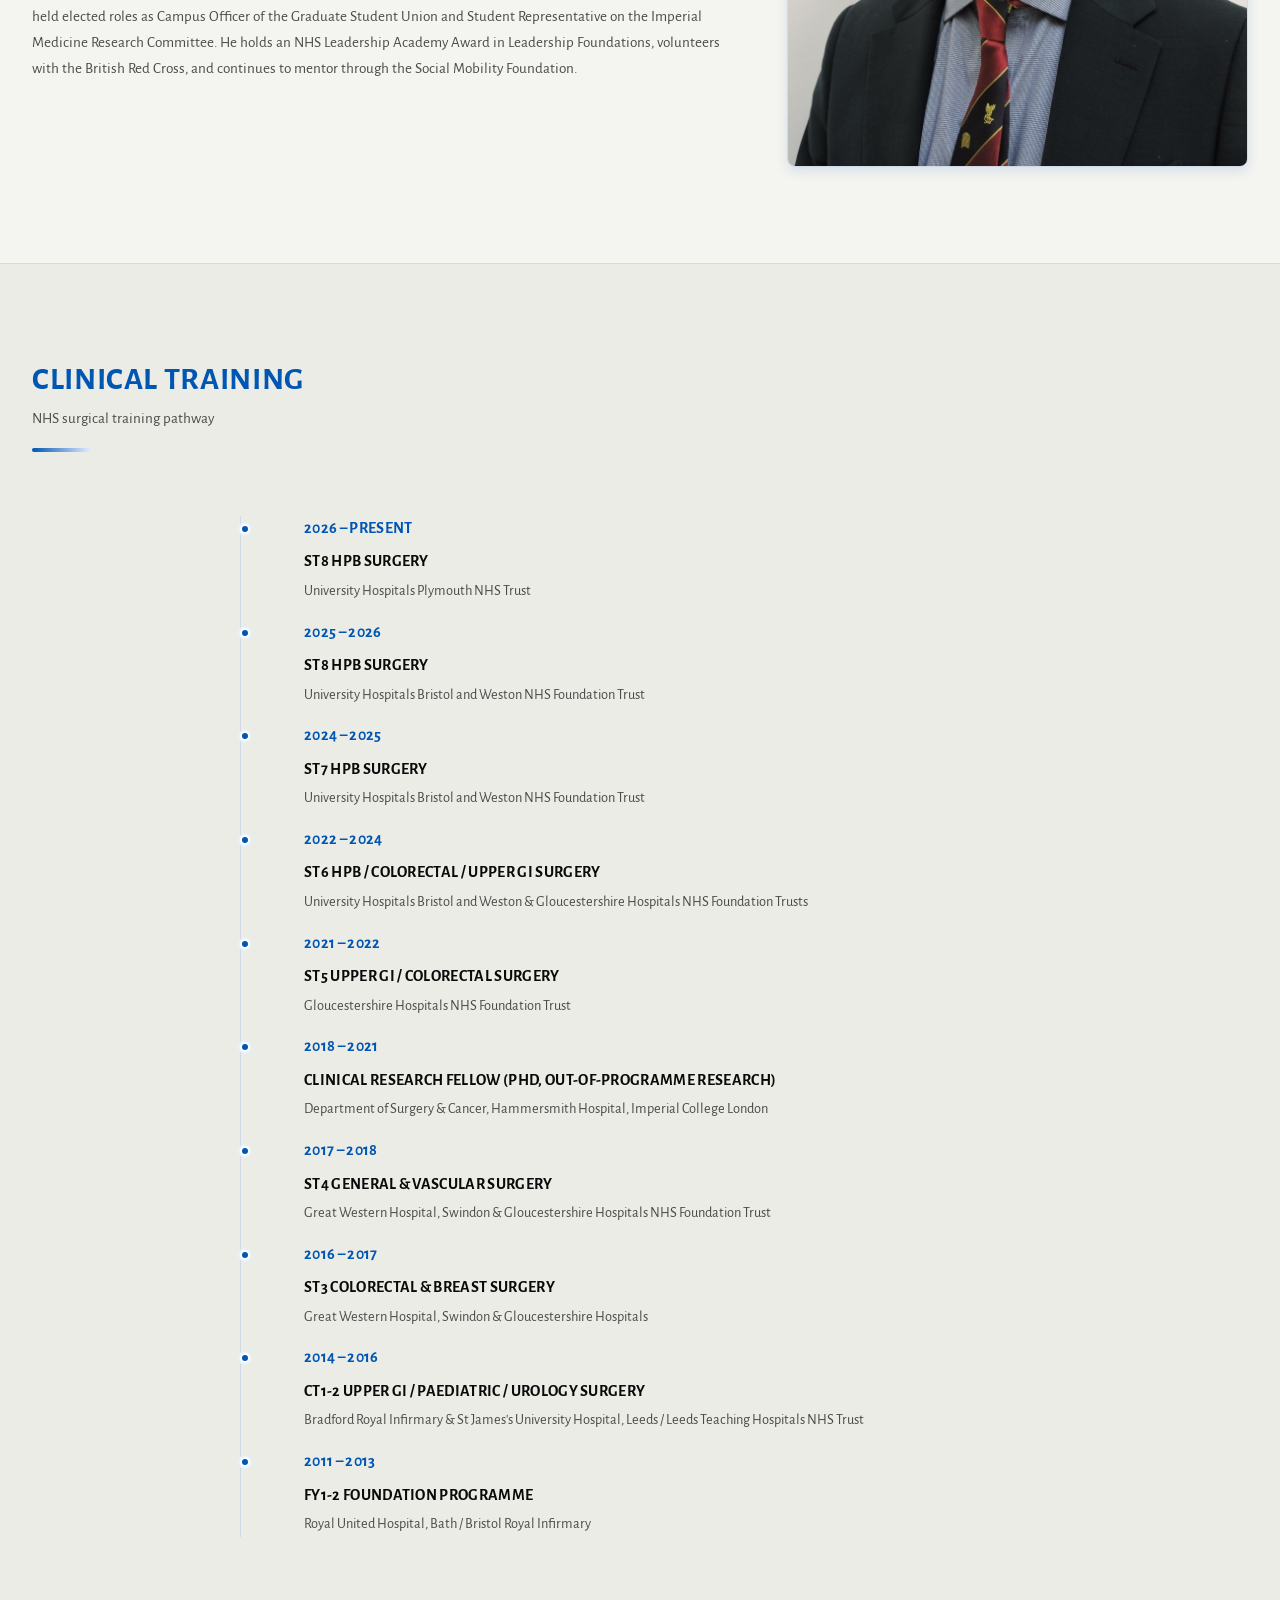
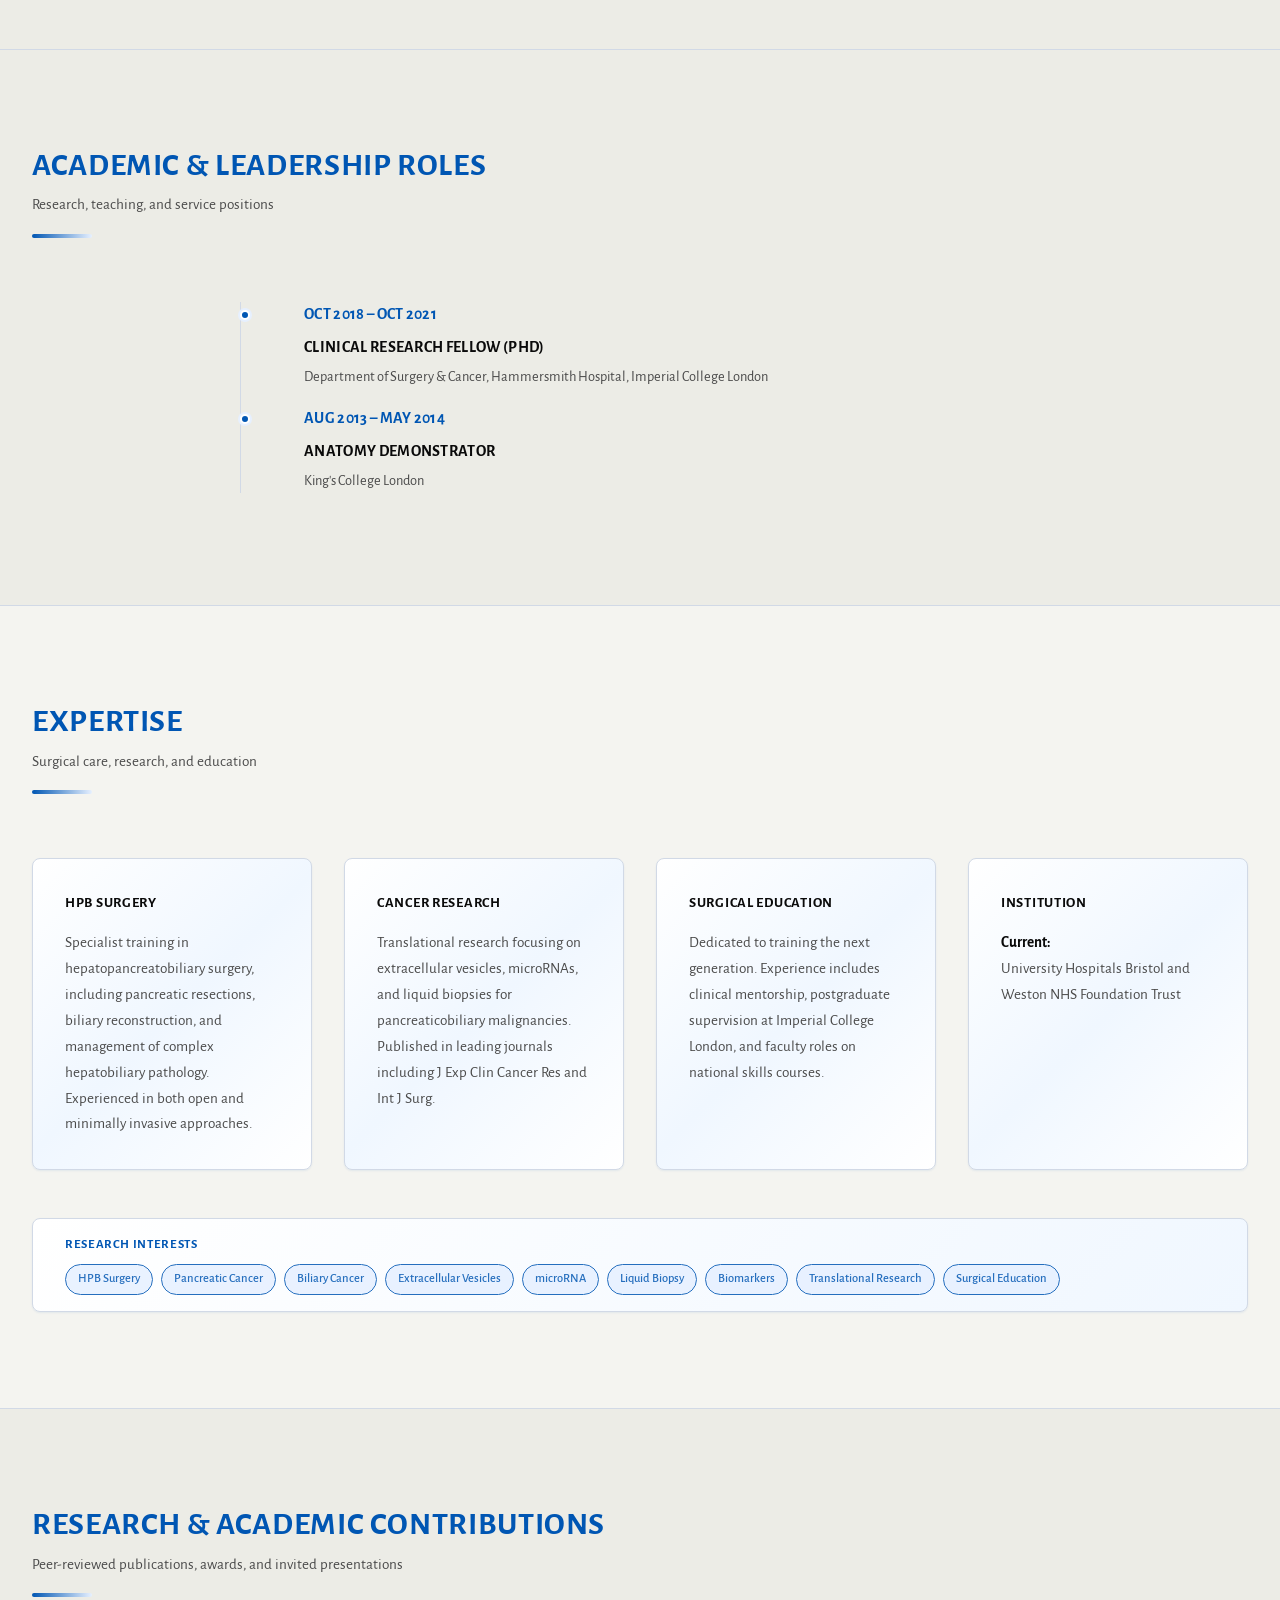
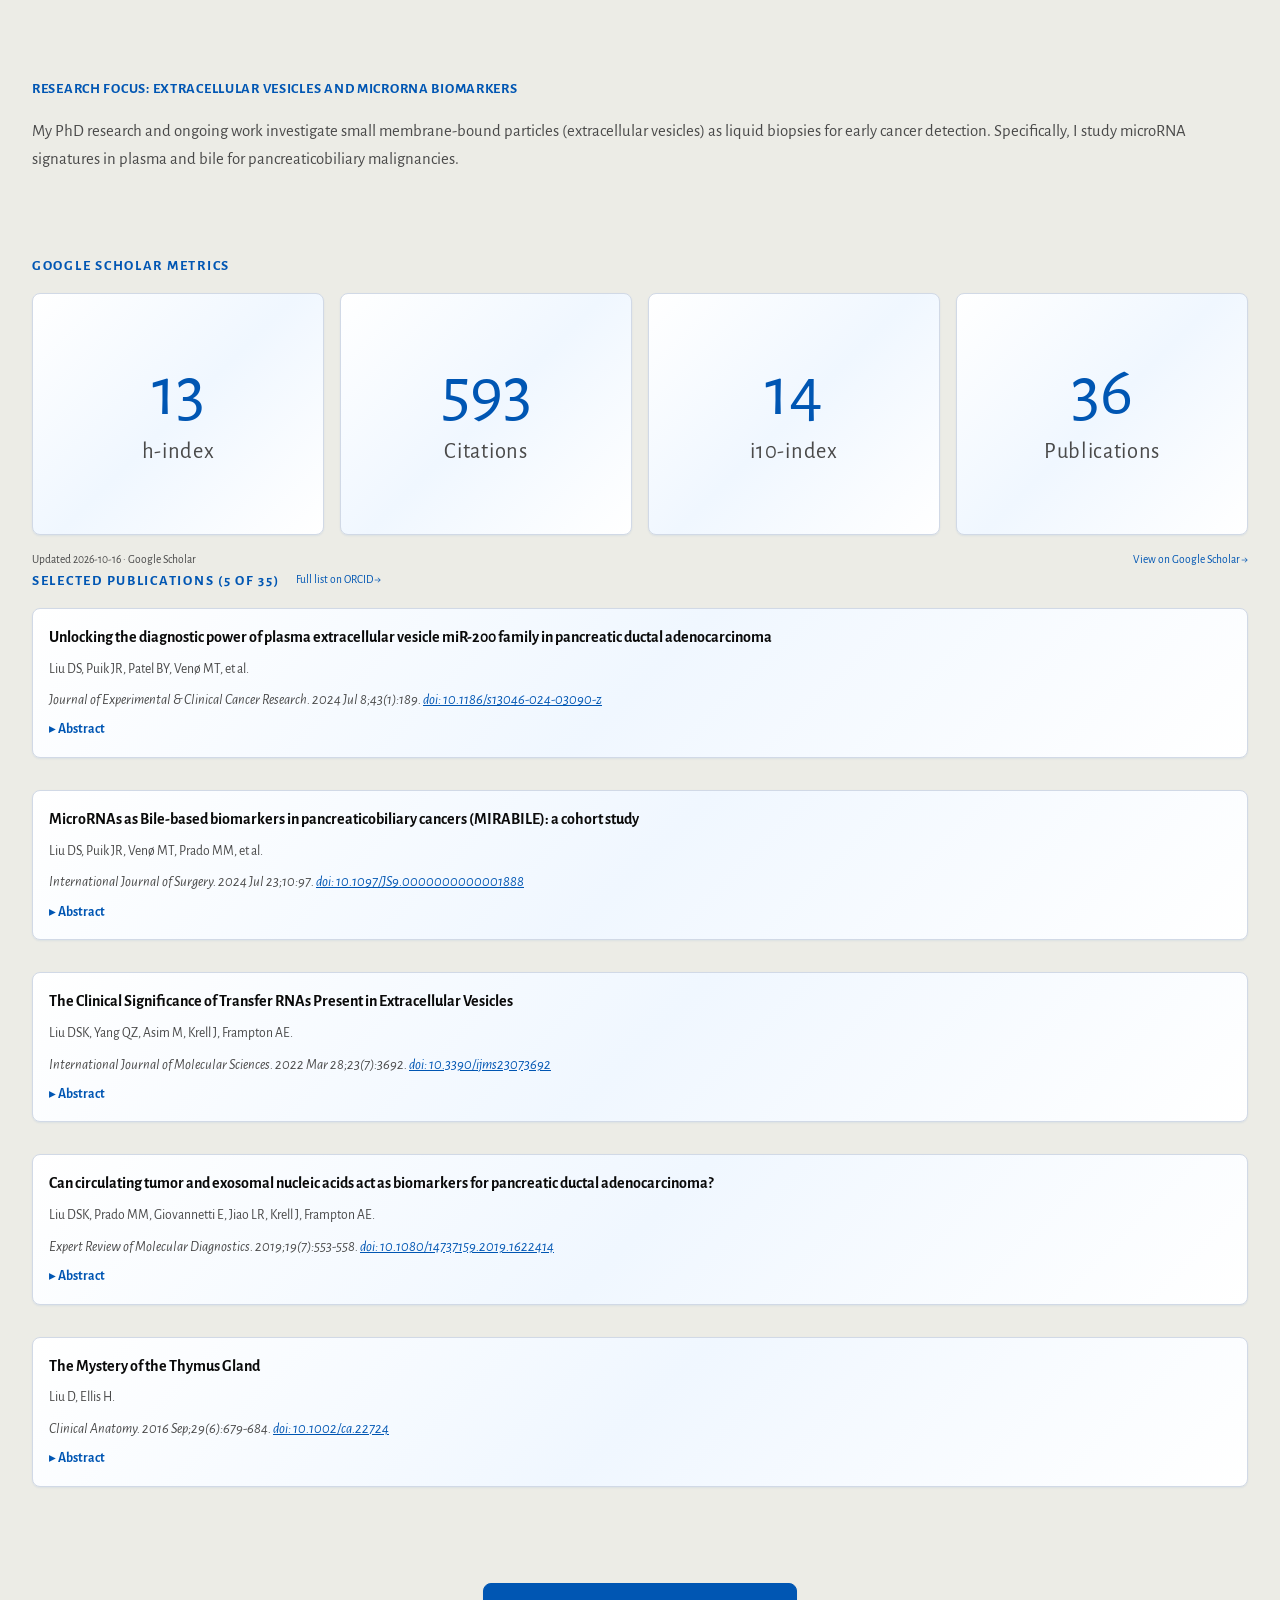
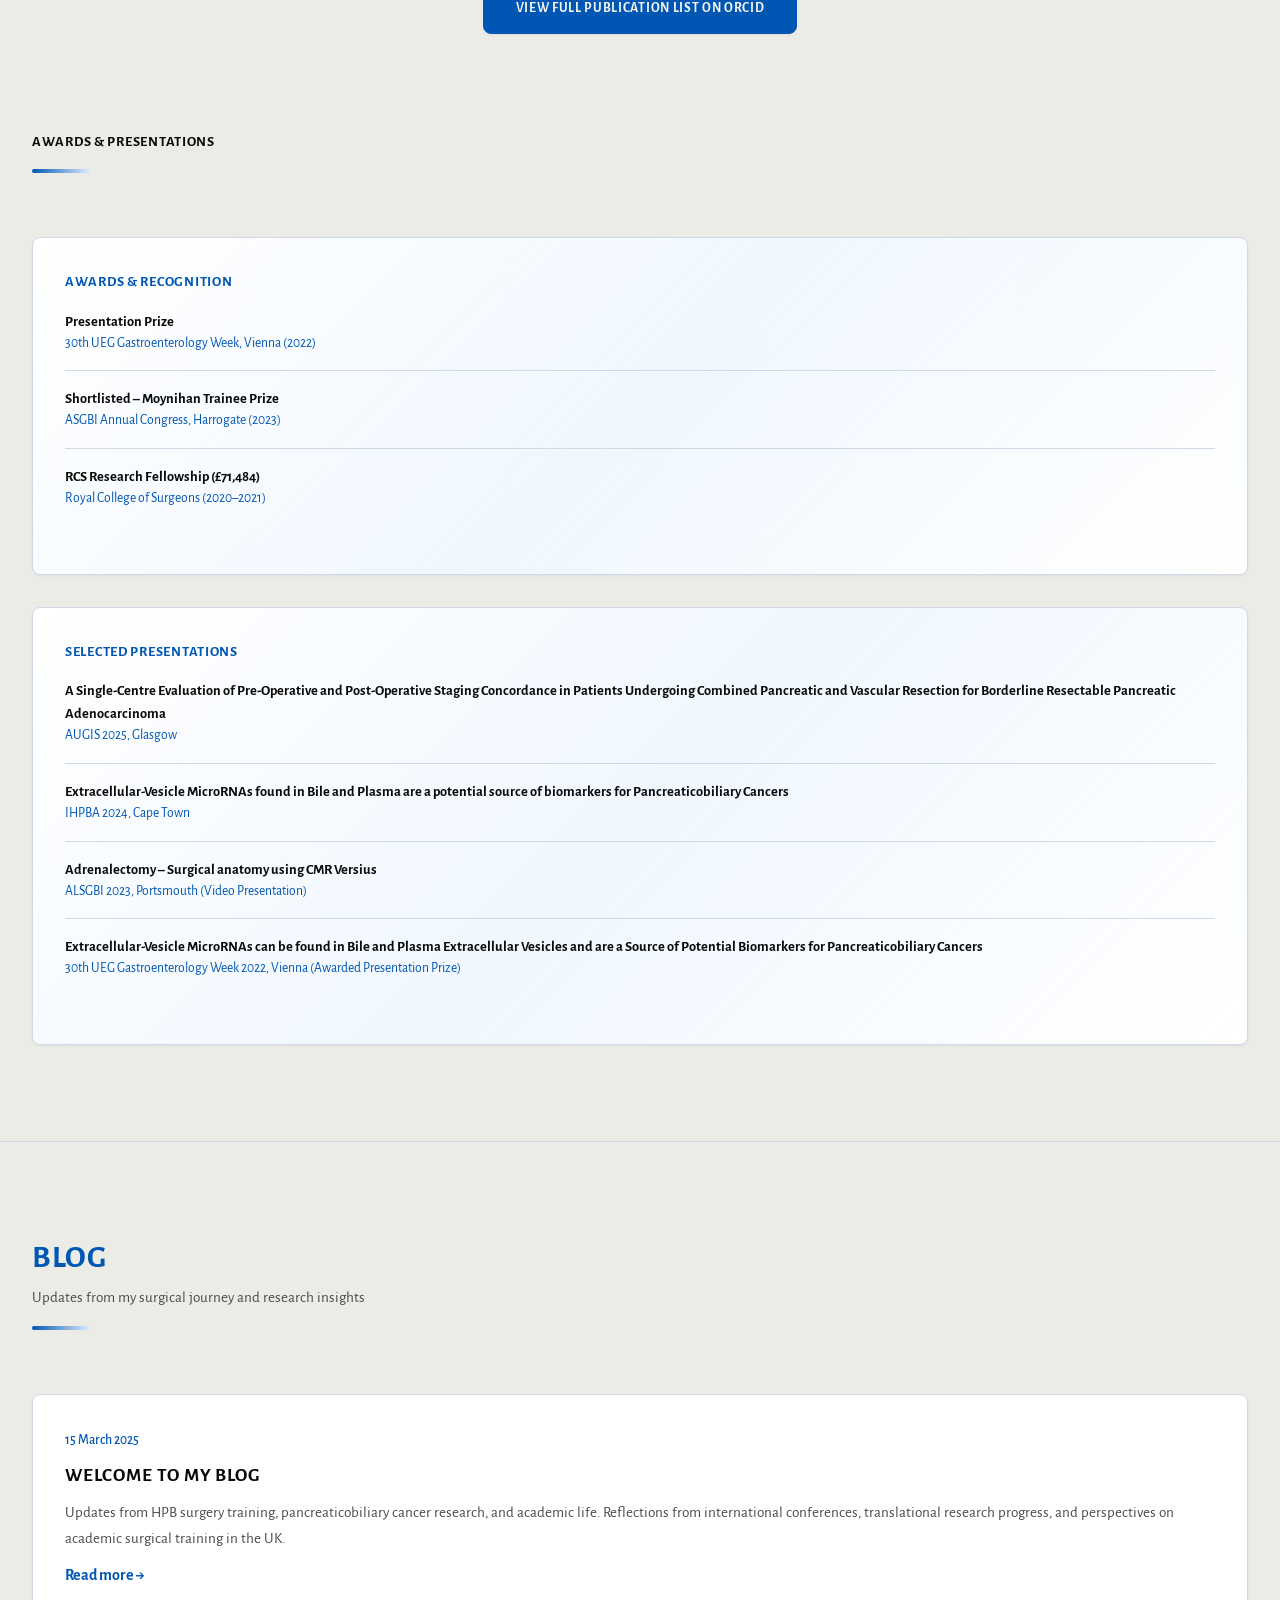
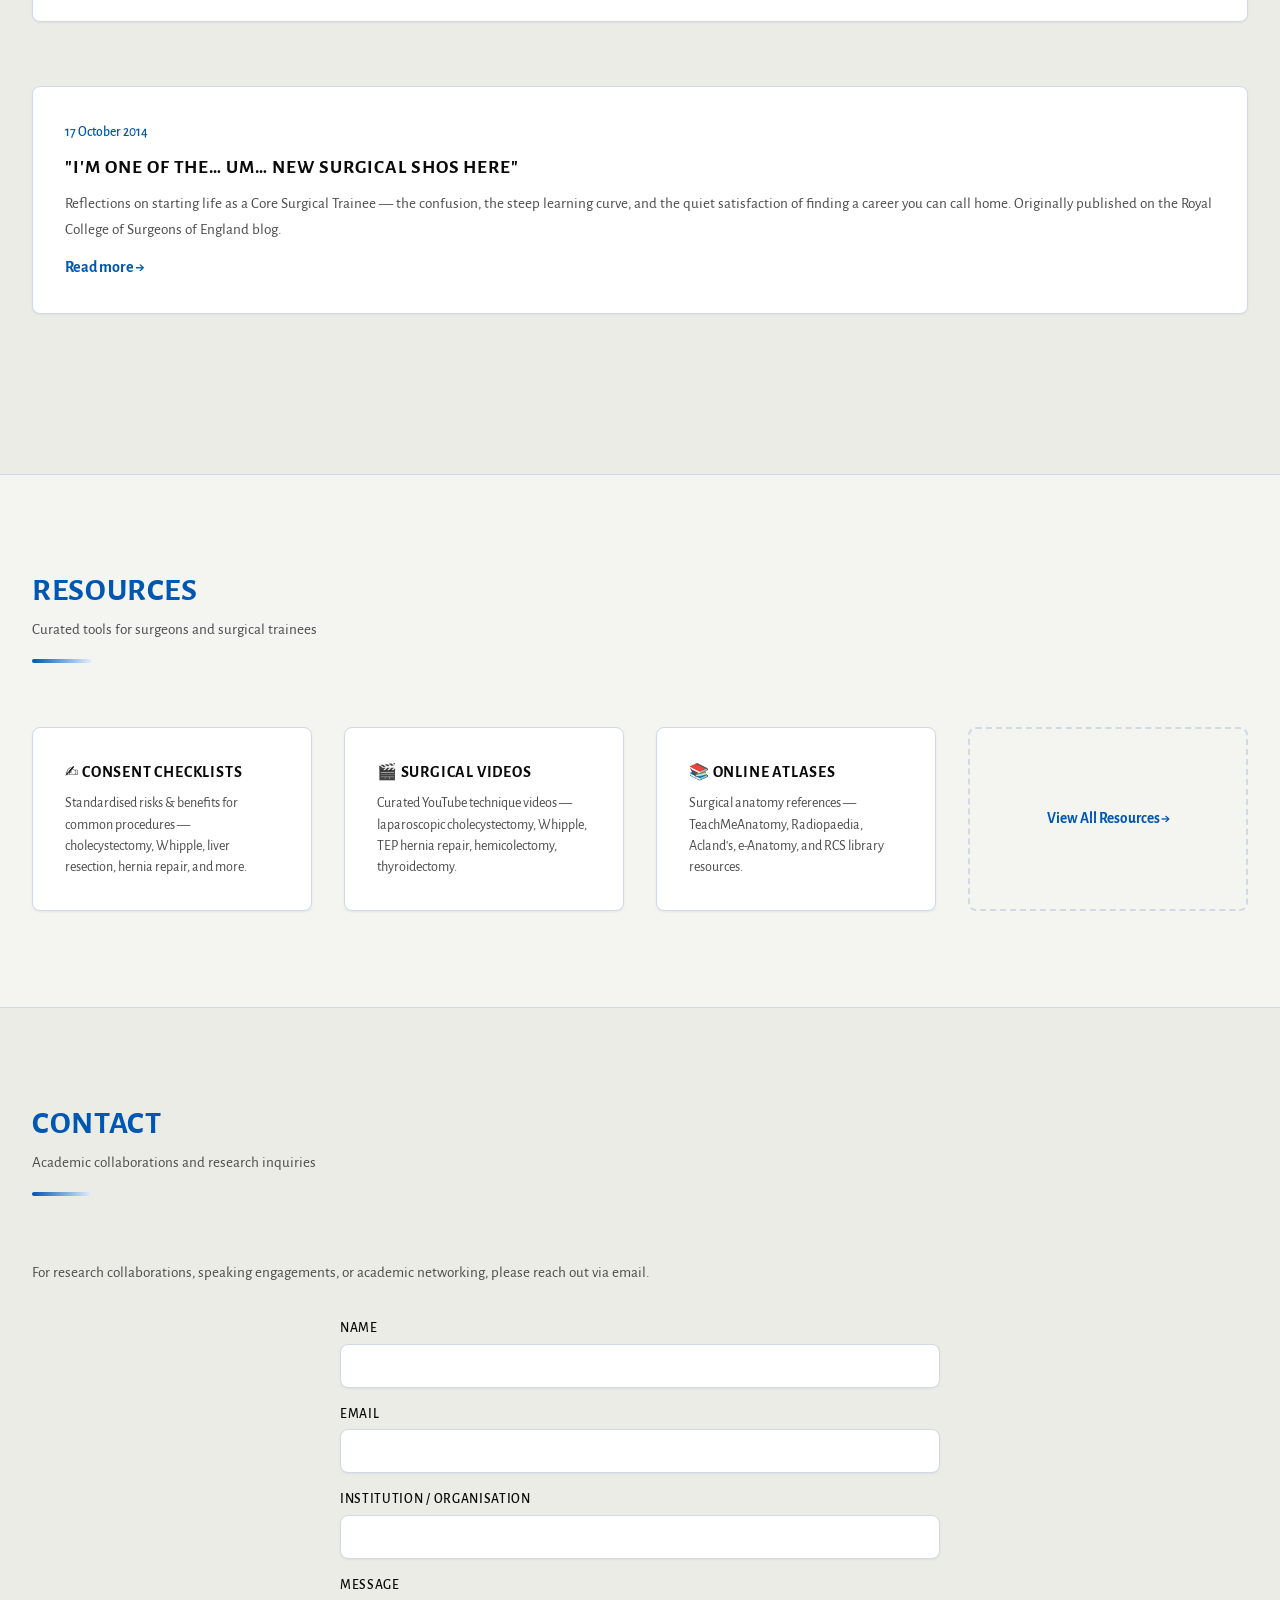
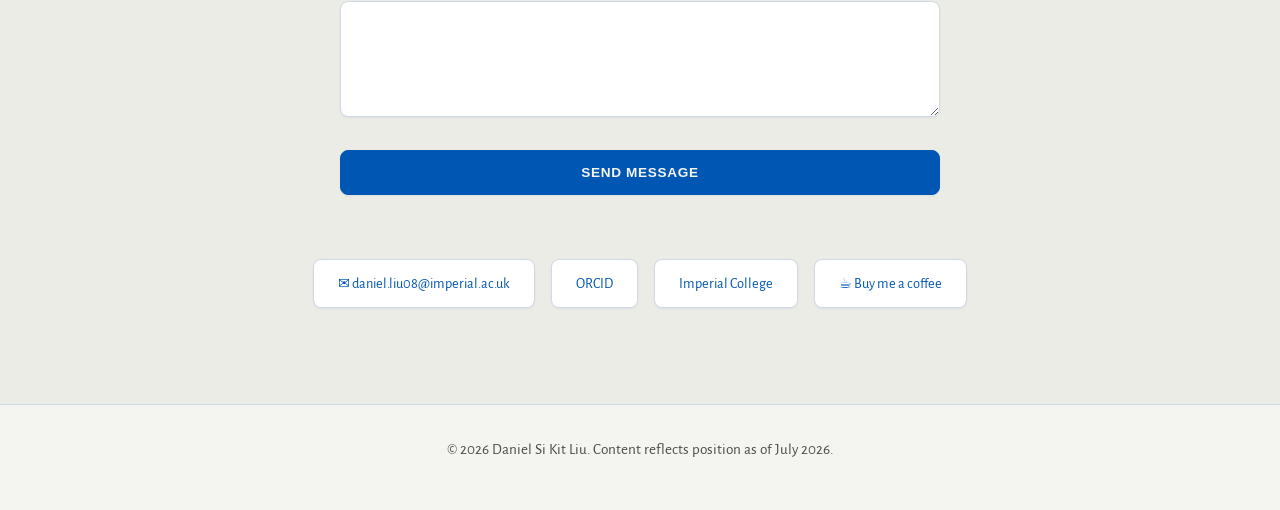
==== commit 9d281431: "content(employment): ST8 split per revised CV — Plymouth from Oct 2026 - Timeline: new ST8 card at U" ====
--- a/index.html
+++ b/index.html
@@ -9,7 +9,7 @@
   <link rel="shortcut icon" href="img/favicon.ico">
   <link rel="apple-touch-icon" sizes="180x180" href="img/apple-touch-icon.png">
   <link rel="manifest" href="site.webmanifest">
-  <meta name="description" content="Mr Daniel Liu - Higher Surgical Trainee in HPB Surgery at University Hospitals Bristol and Weston. Imperial College London PhD, specialising in pancreaticobiliary cancer research.">
+  <meta name="description" content="Mr Daniel Liu - Higher Surgical Trainee in HPB Surgery at University Hospitals Plymouth NHS Trust. Imperial College London PhD, specialising in pancreaticobiliary cancer research.">
   <link rel="canonical" href="https://danskliu.com">
   <!-- Open Graph / Social -->
   <meta property="og:type" content="profile">
@@ -36,7 +36,7 @@
     "medicalSpecialty": "Hepatopancreatobiliary Surgery",
     "worksFor": {
       "@type": "Hospital",
-      "name": "University Hospitals Bristol and Weston NHS Foundation Trust"
+      "name": "University Hospitals Plymouth NHS Trust"
     },
     "memberOf": {
       "@type": "MedicalOrganization",
@@ -937,7 +937,7 @@
         </div>
         <div class="about-grid">
           <div class="about-content fade-in">
-            <p>Mr Daniel Liu is a Higher Surgical Trainee (ST8) specialising in Hepatopancreatobiliary (HPB) surgery at University Hospitals Bristol and Weston NHS Foundation Trust. His clinical practice focuses on complex pancreatic and biliary surgery, with a particular interest in minimally invasive techniques and enhanced recovery pathways.</p>
+            <p>Mr Daniel Liu is a Higher Surgical Trainee (ST8) specialising in Hepatopancreatobiliary (HPB) surgery at University Hospitals Plymouth NHS Trust. His clinical practice focuses on complex pancreatic and biliary surgery, with a particular interest in minimally invasive techniques and enhanced recovery pathways.</p>
             <p>He holds a PhD from Imperial College London investigating the role of extracellular vesicles and microRNAs as biomarkers for pancreaticobiliary cancers. This translational research bridges molecular oncology with clinical application, aiming to improve early detection and treatment stratification for patients with these challenging malignancies.</p>
             <p>Daniel is actively involved in surgical education and has contributed to training programmes at both Imperial College London and Gloucestershire Hospitals. He maintains strong academic ties with the Department of Surgery & Cancer at Hammersmith Hospital and continues collaborative research in cancer diagnostics.</p>
             <p>His postgraduate training covers colorectal, upper GI, vascular, breast, and paediatric surgery across leading NHS trusts. He is a member of the Royal College of Surgeons (England) and holds an MA (Hons) from the University of Cambridge.</p>
@@ -962,7 +962,14 @@
         </div>
         <div class="timeline fade-in">
           <div class="timeline-item">
-            <div class="timeline-date">2025 – PRESENT</div>
+            <div class="timeline-date">2026 – PRESENT</div>
+            <div class="timeline-content">
+              <h3>ST8 HPB Surgery</h3>
+              <p>University Hospitals Plymouth NHS Trust</p>
+            </div>
+          </div>
+          <div class="timeline-item">
+            <div class="timeline-date">2025 – 2026</div>
             <div class="timeline-content">
               <h3>ST8 HPB Surgery</h3>
               <p>University Hospitals Bristol and Weston NHS Foundation Trust</p>
